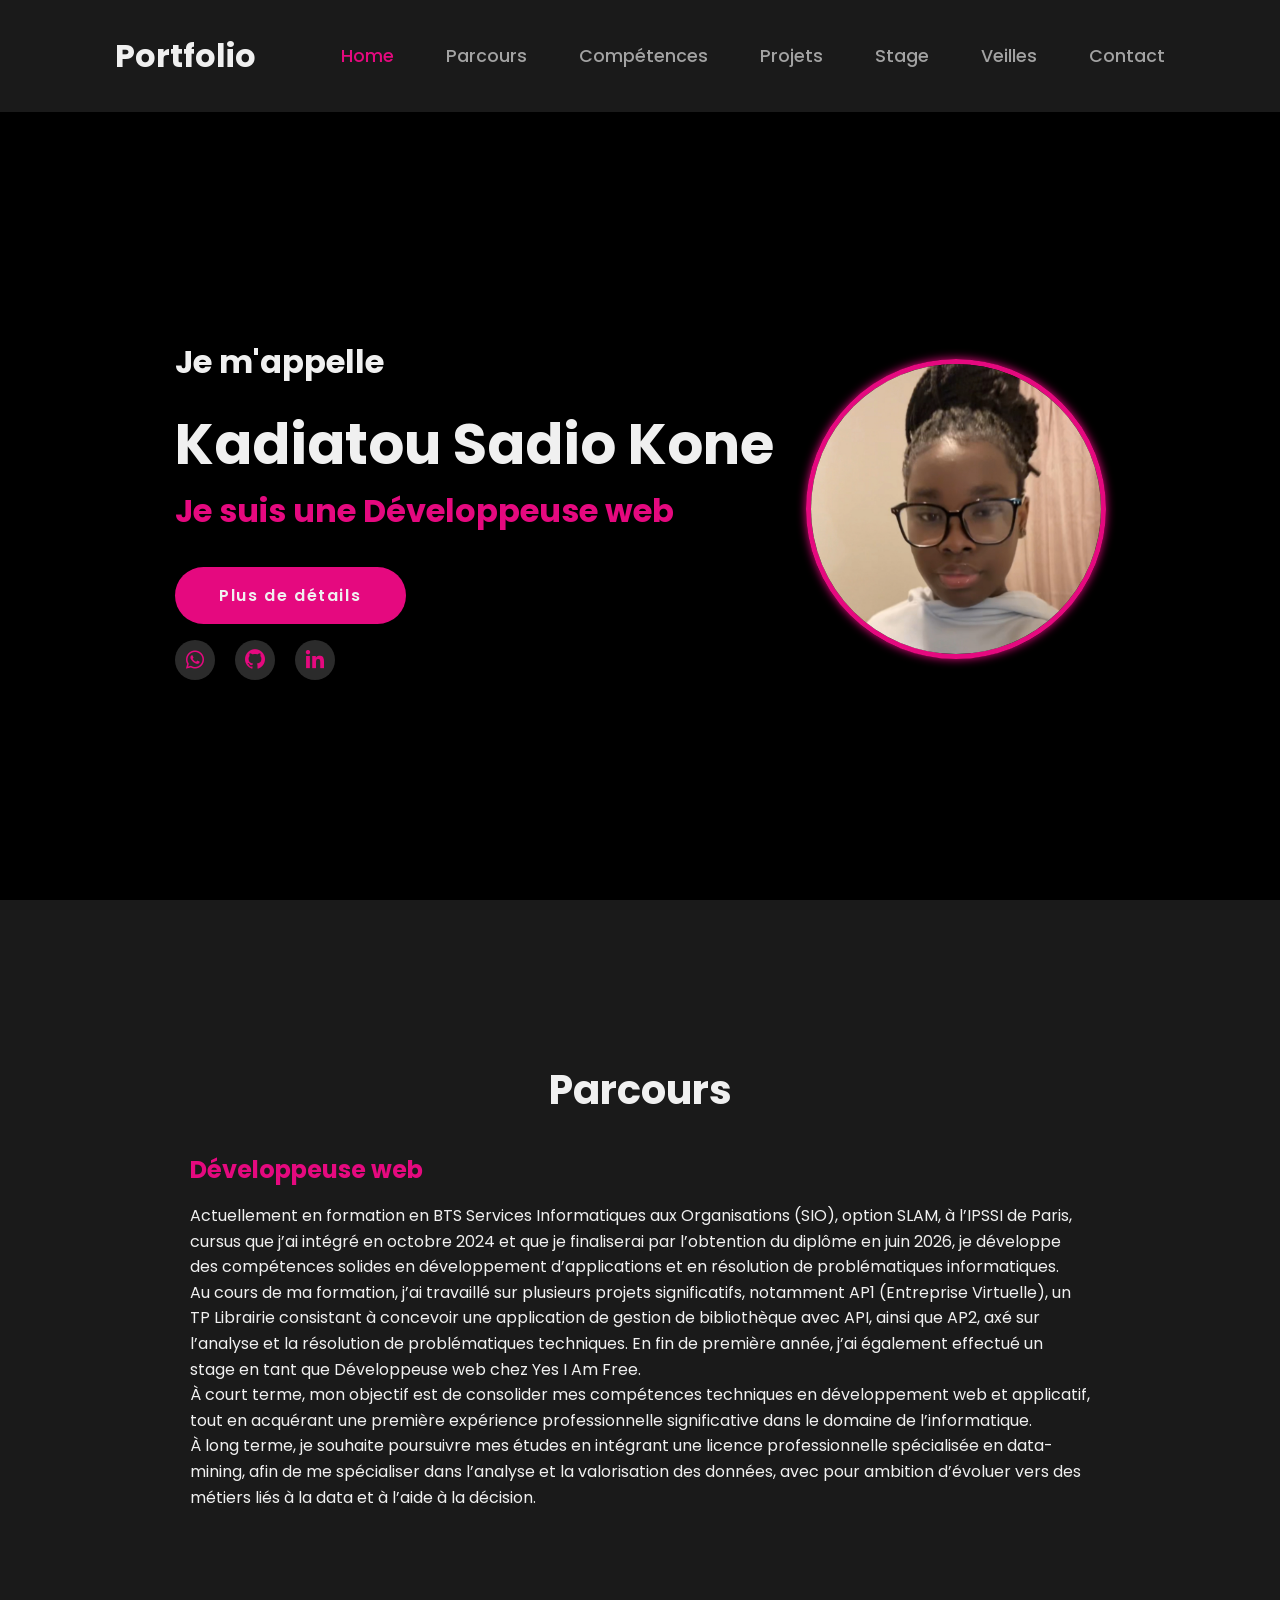
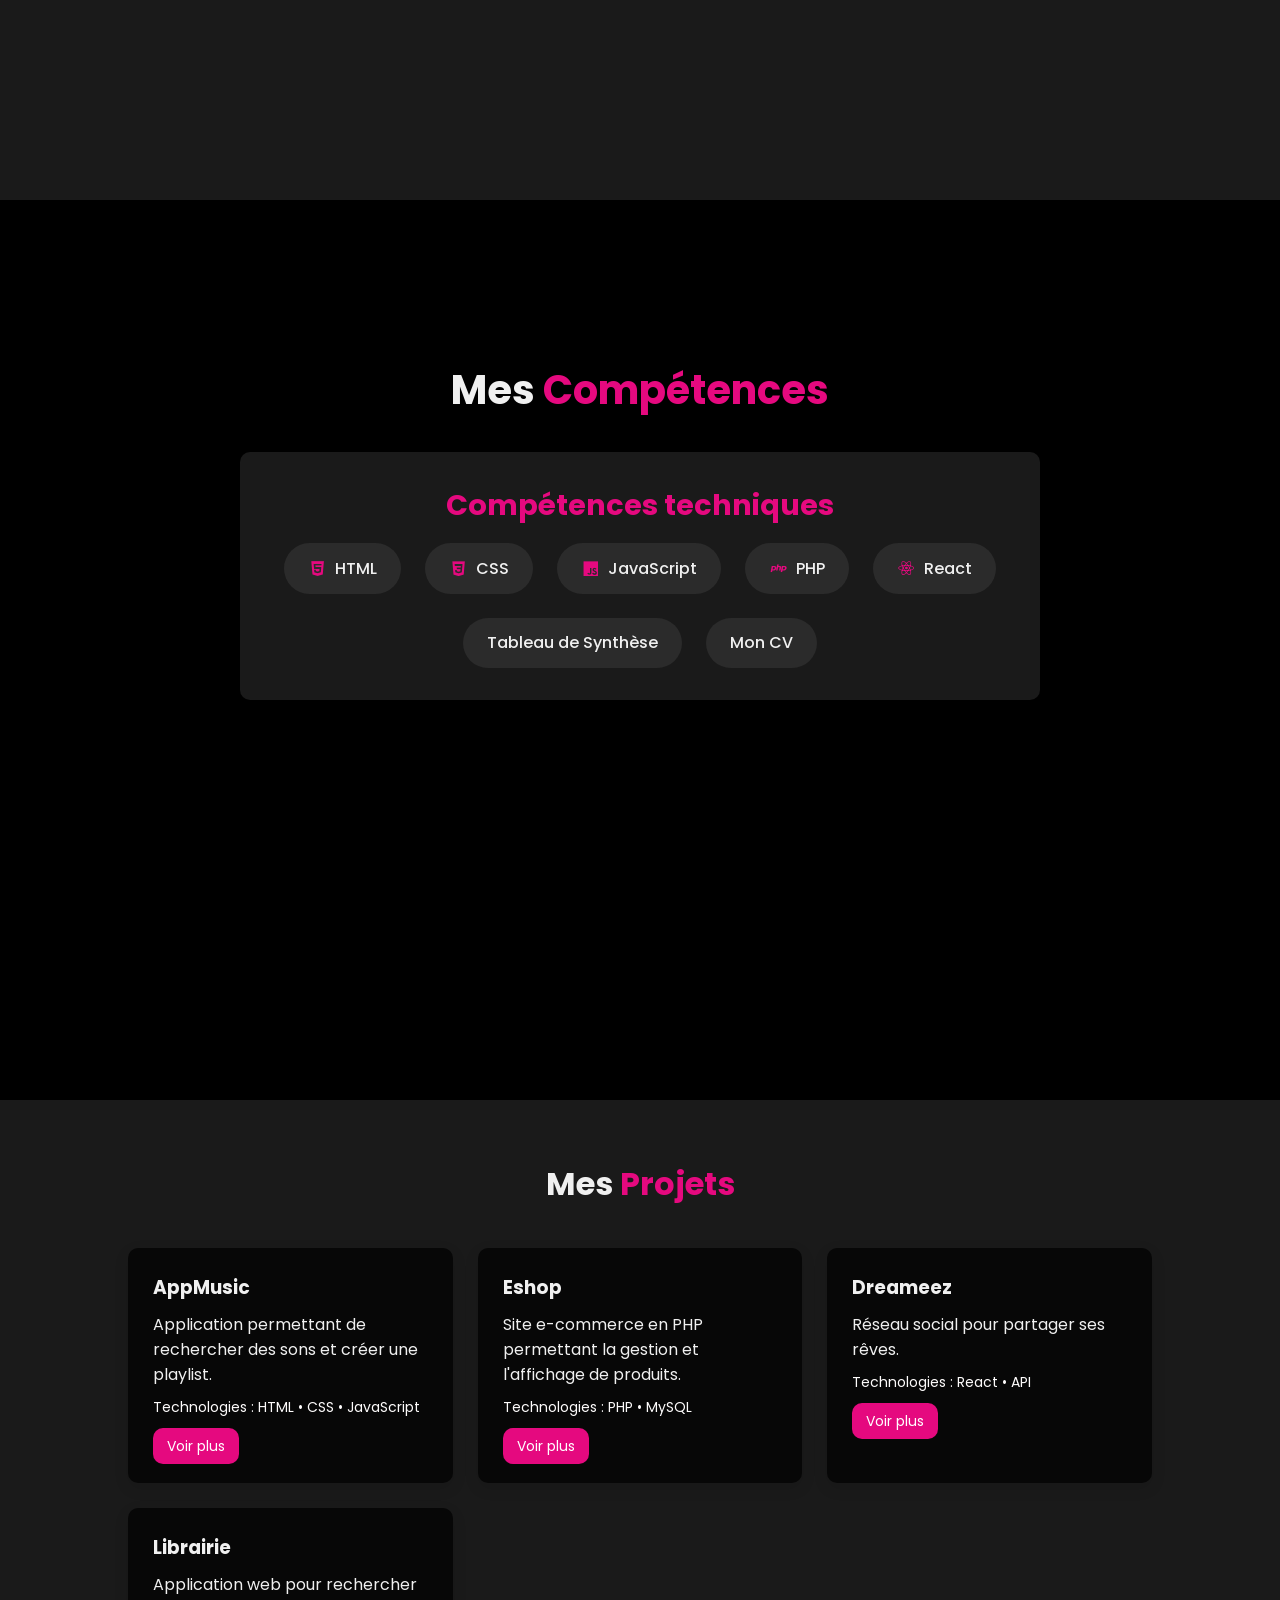
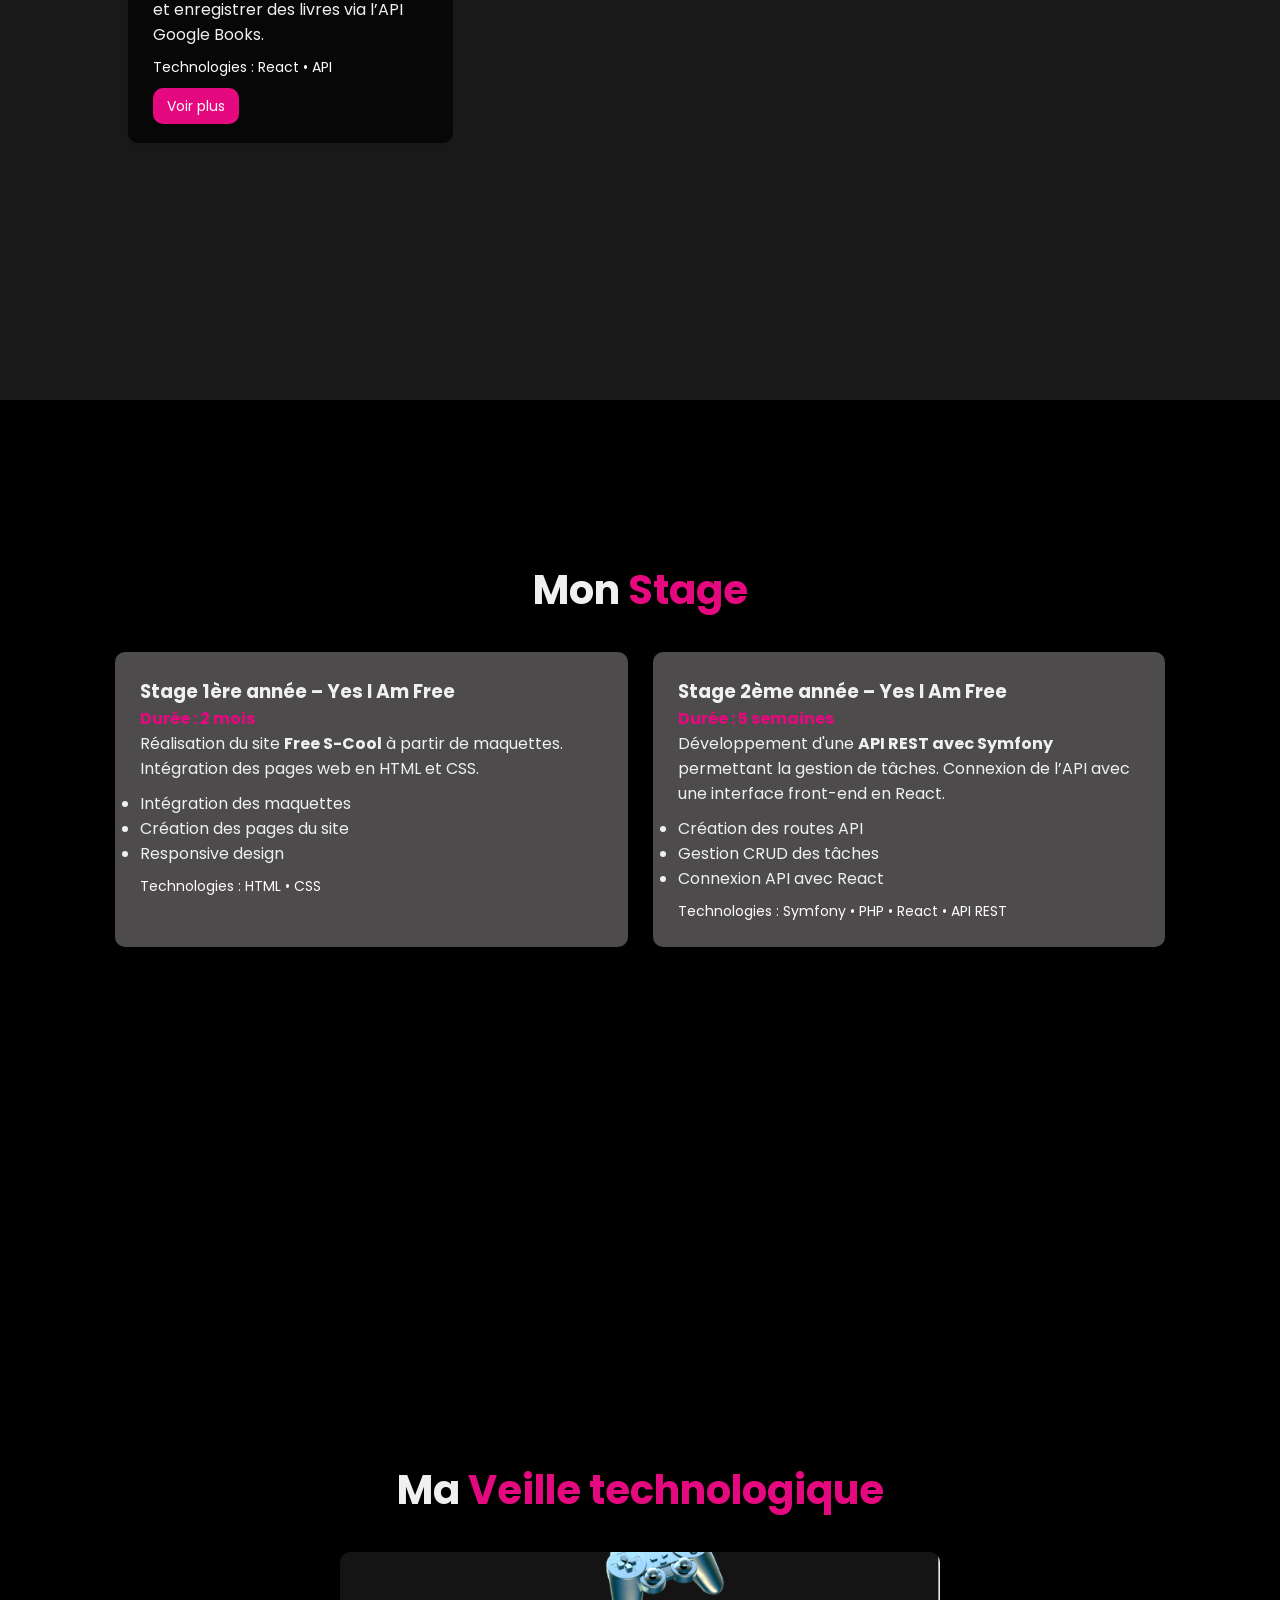
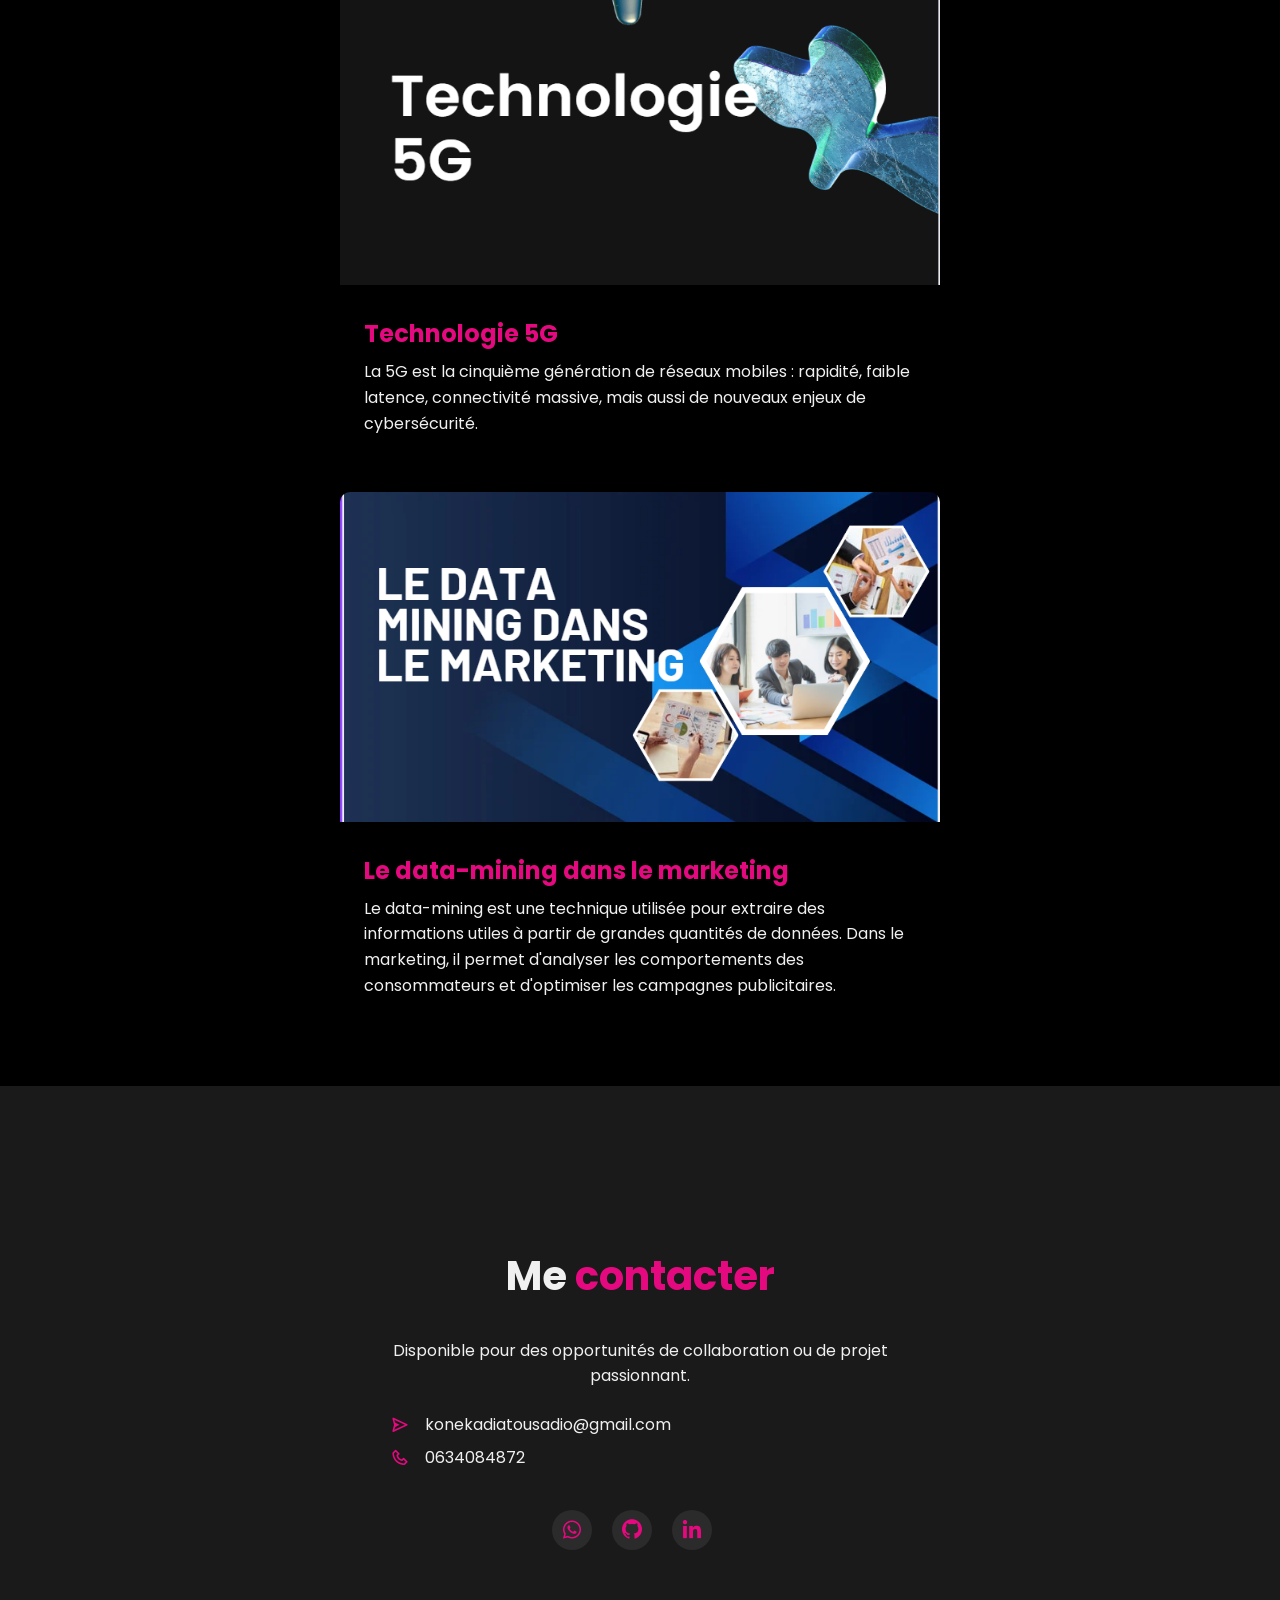
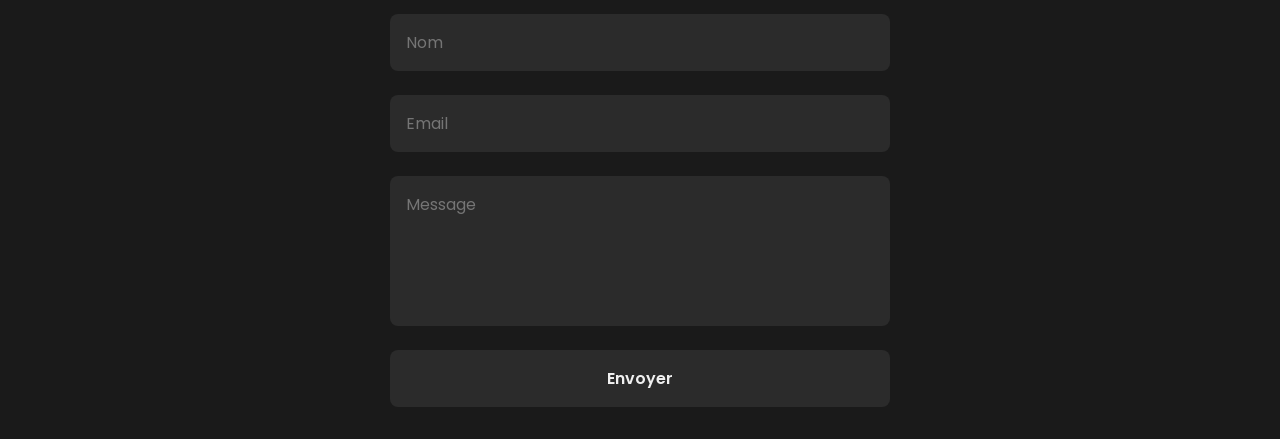
==== index.html @ a293a283 "Premier commit portfolio" ====
<!DOCTYPE html>
<html lang="fr">
<head>
    <meta charset="UTF-8">
    <meta http-equiv="X-UA-Compatible" content="ie=edge">
    <meta name="viewport" content="width=device-width, initial-scale=1.0">
    <title>Portfolio - Kadiatou Sadio Kone</title>
    <link rel="stylesheet" href="style.css">
    <link href='https://unpkg.com/boxicons@2.1.4/css/boxicons.min.css' rel='stylesheet'>
</head>
<body>
    <header class="header">
        <a href="#" class="logo">Portfolio</a>
        <nav class="navbar">
            <a href="#home" class="active">Home</a>
            <a href="#about">Parcours</a>
            <a href="#competences">Compétences</a>
            <a href="#project">Projets</a>
            <a href="#stage">Stage</a>
            <a href="#veille">Veilles</a>
            <a href="#contact">Contact</a>
        </nav>
    </header>

    <section class="home show-animate" id="home">
        <div class="home-content">
            <h3>Je m'appelle</h3>
            <h1>Kadiatou Sadio Kone</h1>
            <h3 class="profession">Je suis une Développeuse web</h3>
            <a href="#about" class="btn-box">Plus de détails</a>
            <div class="contact-icons">
                <a href="#"><i class='bx bxl-whatsapp'></i></a>
                <a href="https://github.com/Kadiatoukone"><i class='bx bxl-github'></i></a>
                <a href="https://www.linkedin.com/in/kadiatou-sadio-kone-7ba4ab333/"><i class='bx bxl-linkedin'></i></a>
            </div>
        </div>
        <div class="img-container">
            <img src="./assets/kadiatou.jpg" alt="Photo de Kadiatou">
        </div>
    </section>

    <section class="about" id="about">
        <h2 class="section-title">Parcours</h2>
        <div class="about-text">
            <h4>Développeuse web</h4>
            <p>
                Actuellement en formation en BTS Services Informatiques aux Organisations (SIO), option SLAM, 
                à l’IPSSI de Paris, cursus que j’ai intégré en octobre 2024 et que je finaliserai par l’obtention 
                du diplôme en juin 2026, je développe des compétences solides en développement d’applications et en 
                résolution de problématiques informatiques.<br> 
                Au cours de ma formation, j’ai travaillé sur plusieurs projets significatifs, notamment AP1 (Entreprise Virtuelle), 
                un TP Librairie consistant à concevoir une application de gestion de bibliothèque avec API, ainsi 
                que AP2, axé sur l’analyse et la résolution de problématiques techniques. En fin de première année, 
                j’ai également effectué un stage en tant que Développeuse web chez Yes I Am Free.<br> 
                À court terme, mon objectif est de consolider mes compétences techniques en développement web 
                et applicatif, tout en acquérant une première expérience professionnelle significative dans le domaine de 
                l’informatique.<br> À long terme, je souhaite poursuivre mes études en intégrant une licence professionnelle 
                spécialisée en data-mining, afin de me spécialiser dans l’analyse et la valorisation des données, avec pour 
                ambition d’évoluer vers des métiers liés à la data et à l’aide à la décision.<br>

            </p>
        </div>
    </section>

    <section class="competences" id="competences">
        <h2 class="section-title">Mes <span>Compétences</span></h2>
        <div class="container1">
            <h1 class="heading1">Compétences techniques</h1>
            <ul class="skills-list">
                <li><i class='bx bxl-html5'></i>HTML</li>
                <li><i class='bx bxl-css3' ></i>CSS</li>
                <li><i class='bx bxl-javascript' ></i>JavaScript</li>
                <li><i class='bx bxl-php' ></i>PHP</li>
                <li><i class='bx bxl-react' ></i>React</li>
                <li><a href="https://testipformation.sharepoint.com/:x:/s/PRSSIO226.1/IQBalaUSs8oBTqf2EUlD0tQuAUV8j3bUyfbT-uIlaO0DJfE?e=jHbxlC">Tableau de Synthèse</a></li>
                <li><a href="./assets/KONE-Kadiatou-Sadio-cv.jpg" class="btn" >Mon CV</a></li>
            </ul>
        </div>
    </section>

    <section class="projects" id="projects">
        <h2 class="section-title">Mes <span>Projets</span></h2>
        
        <div class="projects-container">
            <div class="project-card">
                <h3> AppMusic</h3>
                <p>Application permettant de rechercher des sons et créer une playlist.</p>
                <p class="tech">Technologies : HTML • CSS • JavaScript</p>
                <div class="buttons">
                    <a href="#">Voir plus</a>
                </div>
            </div>
            
            <div class="project-card">
                <h3> Eshop</h3>
                <p>Site e-commerce en PHP permettant la gestion et l'affichage de produits.</p>
                
                <p class="tech">Technologies : PHP • MySQL</p>
                
                <div class="buttons">
                    <a href="#">Voir plus</a>
                </div>
            </div>
            
            <div class="project-card">
                <h3>Dreameez</h3>
                <p>Réseau social pour partager ses rêves.</p>
                
                <p class="tech">Technologies : React • API</p>
                
                <div class="buttons">
                <a href="#">Voir plus</a>
                </div>
            </div>
            
            <div class="project-card">
                <h3> Librairie</h3>
                <p>Application web pour rechercher et enregistrer des livres via l’API Google Books.</p>
                <p class="tech">Technologies : React • API</p>
                <div class="buttons">
                    <a href="#">Voir plus</a>
                </div>
            </div>
        
        </div>
        
    </section>
    
    <section class="stage" id="stage">
        <h2 class="section-title">Mon <span>Stage</span></h2>
        <div class="stages-container">

        <div class="stage-card">
        <h3>Stage 1ère année – Yes I Am Free</h3>
        
        <p class="periode">Durée : 2 mois</p>
        
        <p>
        Réalisation du site <strong>Free S-Cool</strong> à partir de maquettes.
        Intégration des pages web en HTML et CSS.
        </p>
        
        <ul>
        <li>Intégration des maquettes</li>
        <li>Création des pages du site</li>
        <li>Responsive design</li>
        </ul>
        
        <p class="tech">Technologies : HTML • CSS</p>
        </div>
        
        
        <div class="stage-card">
        <h3>Stage 2ème année – Yes I Am Free</h3>
        
        <p class="periode">Durée : 5 semaines</p>
        
        <p>
        Développement d'une <strong>API REST avec Symfony</strong> permettant la gestion de tâches.
        Connexion de l’API avec une interface front-end en React.
        </p>
        
        <ul>
        <li>Création des routes API</li>
        <li>Gestion CRUD des tâches</li>
        <li>Connexion API avec React</li>
        </ul>
        
        <p class="tech">Technologies : Symfony • PHP • React • API REST</p>
        
        </div>
        
        </div>
    </section>

    <section class="veille" id="veille">
        <h2 class="section-title">Ma <span>Veille technologique</span></h2>
        <div class="card">
            <a href="https://www.canva.com/design/DAGd-4NEB-o/MkrxZ9TZ8Y6tjzWkU7KgaA/edit?utm_content=DAGd-4NEB-o&utm_campaign=designshare&utm_medium=link2&utm_source=sharebutton" target="_blank">
                <img src="./assets/veille.jpg" alt="Ma Veille technologique">
            </a>
            <div class="card-content">
                <h3>Technologie 5G</h3>
                <p>La 5G est la cinquième génération de réseaux mobiles : rapidité, faible latence, connectivité massive, mais aussi de nouveaux enjeux de cybersécurité.</p>
            </div>
        </div>
        <div class="card">
            <a href="https://www.canva.com/design/DAG_I4d80J4/ucHzYzr6Ue46KxRlKH6FvQ/edit" target="_blank">
                <img src="./assets/veille2.jpg" alt="Ma Veille technologique">
            </a>
            <div class="card-content">
                <h3>Le data-mining dans le marketing</h3>
                <p>Le data-mining est une technique utilisée pour extraire des informations utiles à partir de grandes quantités de données. Dans le marketing, il permet d'analyser les comportements des consommateurs et d'optimiser les campagnes publicitaires.</p>
            </div>
        </div>
    </section>

    <section class="contact" id="contact">
        <h2 class="section-title">Me <span>contacter</span></h2>
        <div class="contact-content">
            <div class="contact-text">
                <p>Disponible pour des opportunités de collaboration ou de projet passionnant.</p>
                <ul class="contact-list">
                    <li><i class='bx bx-send'></i> konekadiatousadio@gmail.com</li>
                    <li><i class='bx bx-phone'></i> 0634084872</li>
                </ul>
                <div class="contact-icons">
                    <a href="#"><i class='bx bxl-whatsapp'></i></a>
                    <a href="https://github.com/Kadiatoukone"><i class='bx bxl-github'></i></a>
                <a href="https://www.linkedin.com/in/kadiatou-sadio-kone-7ba4ab333/"><i class='bx bxl-linkedin'></i></a>
                </div>
            </div>
            <div class="contact-form">
                <form>
                    <input type="text" placeholder="Nom" required>
                    <input type="email" placeholder="Email" required>
                    <textarea cols="40" rows="10" placeholder="Message"></textarea>
                    <input type="submit" value="Envoyer" class="send">
                </form>
            </div>
        </div>
    </section>

    <script src="script.js"></script>
</body>
</html>
---- style.css ----
@import url('https://fonts.googleapis.com/css2?family=Poppins:wght@300;400;500;600;700&display=swap');

:root {
    --bg-color: #000;
    --second-bg-color: #1a1a1a;
    --text-color: #f0f0f0;
    --main-color: #e5097f;
    --second-main-color: #b30761;
}

* {
    margin: 0;
    padding: 0;
    box-sizing: border-box;
    font-family: 'Poppins', sans-serif;
}

body {
    background-color: var(--bg-color);
    color: var(--text-color);
    overflow-x: hidden;
}

html {
    scroll-behavior: smooth;
}


.header {
    position: fixed;
    top: 0;
    left: 0;
    width: 100%;
    padding: 2rem 9%;
    background: var(--second-bg-color);
    display: flex;
    justify-content: space-between;
    align-items: center;
    z-index: 1000;
    box-shadow: 0 2px 5px rgba(0,0,0,0.5);
}

.logo {
    font-size: 2rem;
    color: var(--text-color);
    font-weight: 700;
    text-decoration: none;
}

.navbar a {
    font-size: 1.1rem;
    color: #a3a3a3;
    font-weight: 500;
    text-decoration: none;
    margin-left: 3rem;
    transition: color 0.3s;
}

.navbar a:hover,
.navbar a.active {
    color: var(--main-color);
}


section {
    min-height: 100vh;
    padding: 10rem 9% 2rem;
}

.section-title {
    text-align: center;
    font-size: 2.5rem;
    font-weight: 700;
    margin-bottom: 2rem;
    color: var(--text-color);
}

.section-title span {
    color: var(--main-color);
}




.show-animate .home-content,
.show-animate .img-container {
    opacity: 1;
    transform: translateY(0);
}


.home {
    display: flex;
    justify-content: center;
    align-items: center;
    gap: 2rem;
    padding-top: 150px;
}

.home-content {
    max-width: 600px;
}

.home-content h3 {
    font-size: 2rem;
    font-weight: 700;
}

.home-content h1 {
    font-size: 3.5rem;
    font-weight: 700;
    margin-top: 1rem;
}

.profession {
    color: var(--main-color);
}

.btn-box {
    display: inline-block;
    padding: 1rem 2.8rem;
    background: var(--main-color);
    border-radius: 4rem;
    font-size: 1rem;
    color: var(--text-color);
    letter-spacing: 0.1rem;
    font-weight: 600;
    text-decoration: none;
    transition: transform 0.3s, background 0.3s;
    margin-top: 2rem;
}

.btn-box:hover {
    transform: scale(1.05);
    background: var(--second-main-color);
}

.img-container {
    border-radius: 50%;
    overflow: hidden;
    width: 300px;
    height: 300px;
    border: 5px solid var(--main-color);
    box-shadow: 0 0 10px var(--main-color);
}

.img-container img {
    width: 100%;
    height: 100%;
    object-fit: cover;
}


.about {
    background-color: var(--second-bg-color);
    
}

.about-text {
    max-width: 900px;
    margin: 0 auto;
    
}

.about-text h4 {
    font-size: 1.5rem;
    color: var(--main-color);
    margin-bottom: 1rem;
}

.about-text p {
    font-size: 1rem;
    line-height: 1.6;
    color: var(--text-color);
}

/* === COMPETENCES SECTION === */
.competences {
    text-align: center;
}

.container1 {
    max-width: 800px;
    margin: 0 auto;
    background-color: var(--second-bg-color);
    padding: 2rem;
    border-radius: 10px;
    box-shadow: 0 2px 5px rgba(0,0,0,0.5);
}

.heading1 {
    font-size: 1.8rem;
    color: var(--main-color);
    margin-bottom: 1rem;
}

.skills-list {
    list-style: none;
    display: flex;
    flex-wrap: wrap;
    justify-content: center;
    gap: 1.5rem;
}

.skills-list i {
    color: var(--main-color);
    margin-right: 0.5rem;
    font-size: 1.2rem;
}
.skills-list a {
    color: #f0f0f0;
    text-decoration: none;
    
}

.skills-list li {
    background-color: #2b2b2b;
    color: #f0f0f0;
    display: flex;
    align-items: center;
    padding: 0.8rem 1.5rem;
    border-radius: 2rem;
    font-weight: 500;
    transition: background 0.3s, color 0.3s;
}

.skills-list li:hover {
    background-color: var(--bg-color);
    color: var(--text-color);
}


.projects{
padding:60px 10%;
background-color: var(--second-bg-color);
}

.projects h2{
text-align:center;
margin-bottom:40px;
font-size:32px;
}

.projects-container{
display:grid;
grid-template-columns:repeat(auto-fit,minmax(250px,1fr));
gap:25px;
}

.project-card{
background:rgb(7, 7, 7);
padding:25px;
border-radius:10px;
box-shadow:0 5px 15px rgba(0,0,0,0.1);
transition:0.3s;
}

.project-card:hover{
transform:translateY(-8px);
}

.project-card h3{
margin-bottom:10px;
}

.project-card p{
margin-bottom:10px;
}

.tech{
font-size:14px;
color:#555;
}

.buttons{
margin-top:15px;
}

.buttons a{
text-decoration:none;
padding:8px 14px;
margin-right:10px;
border-radius:10px;
background-color: var(--main-color);
color:white;
font-size:14px;
transition:0.3s;
}

.buttons a:hover{
background:#3a3a3a;
}


.stages{
padding:60px 10%;
background:rgb(3, 3, 3);
}


.stages-container{
display:grid;
grid-template-columns:repeat(auto-fit,minmax(280px,1fr));
gap:25px;
}

.stage-card{
background:#4d4b4b;
padding:25px;
border-radius:10px;
box-shadow:0 5px 15px rgba(0,0,0,0.1);
}

.stage-card ul{
margin-top:10px;
margin-bottom:10px;
}

.periode{
font-weight:bold;
color:var(--main-color);
}

.tech{
font-size:14px;
color:#fefcfc;
}

.veille {
    text-align: center;
}

.card {
    max-width: 600px;
    margin: 2rem auto;
    
    border-radius: 10px;
    overflow: hidden;
    
}

.card img {
    width: 100%;
    height: auto;
    object-fit: cover;
}

.card-content {
    padding: 1.5rem;
    text-align: left;
}

.card-content h3 {
    font-size: 1.5rem;
    color: var(--main-color);
    margin-bottom: 0.5rem;
}

.card-content p {
    font-size: 1rem;
    color: var(--text-color);
    line-height: 1.6;
}

/* === CONTACT SECTION === */
.contact {
    background-color: var(--second-bg-color);
    text-align: center;
}

.contact-content {
    display: flex;
    flex-wrap: wrap;
    justify-content: center;
    gap: 4rem;
}

.contact-text {
    max-width: 500px;
}

.contact-text p {
    font-size: 1rem;
    color: var(--text-color);
    margin-bottom: 1.5rem;
}

.contact-list {
    list-style: none;
    margin-bottom: 1.5rem;
}

.contact-list li {
    font-size: 1rem;
    color: var(--text-color);
    margin-bottom: 0.5rem;
    display: flex;
    align-items: center;
}

.contact-list li i {
    font-size: 1.2rem;
    color: var(--main-color);
    margin-right: 1rem;
}

.contact-icons a {
    display: inline-flex;
    justify-content: center;
    align-items: center;
    width: 40px;
    height: 40px;
    background: #2b2b2b;
    color: var(--main-color);
    border-radius: 50%;
    text-decoration: none;
    font-size: 1.5rem;
    margin-right: 1rem;
    transition: background 0.3s;
    margin-top: 1rem;
}

.contact-icons a:hover {
    background: var(--main-color);
    color: var(--text-color);
}

.contact-form {
    max-width: 500px;
}

.contact-form form {
    display: flex;
    flex-direction: column;
    gap: 1.5rem;
}

.contact-form input,
.contact-form textarea {
    width: 100%;
    padding: 1rem;
    background: #2b2b2b;
    border: none;
    border-radius: 8px;
    font-size: 1rem;
    color: var(--text-color);
}

.contact-form textarea {
    resize: none;
    height: 150px;
}

.send {
    background-color: var(--main-color);
    color: var(--text-color);
    font-weight: 600;
    cursor: pointer;
    transition: background 0.3s;
}

.send:hover {
    background-color: var(--second-main-color);
}
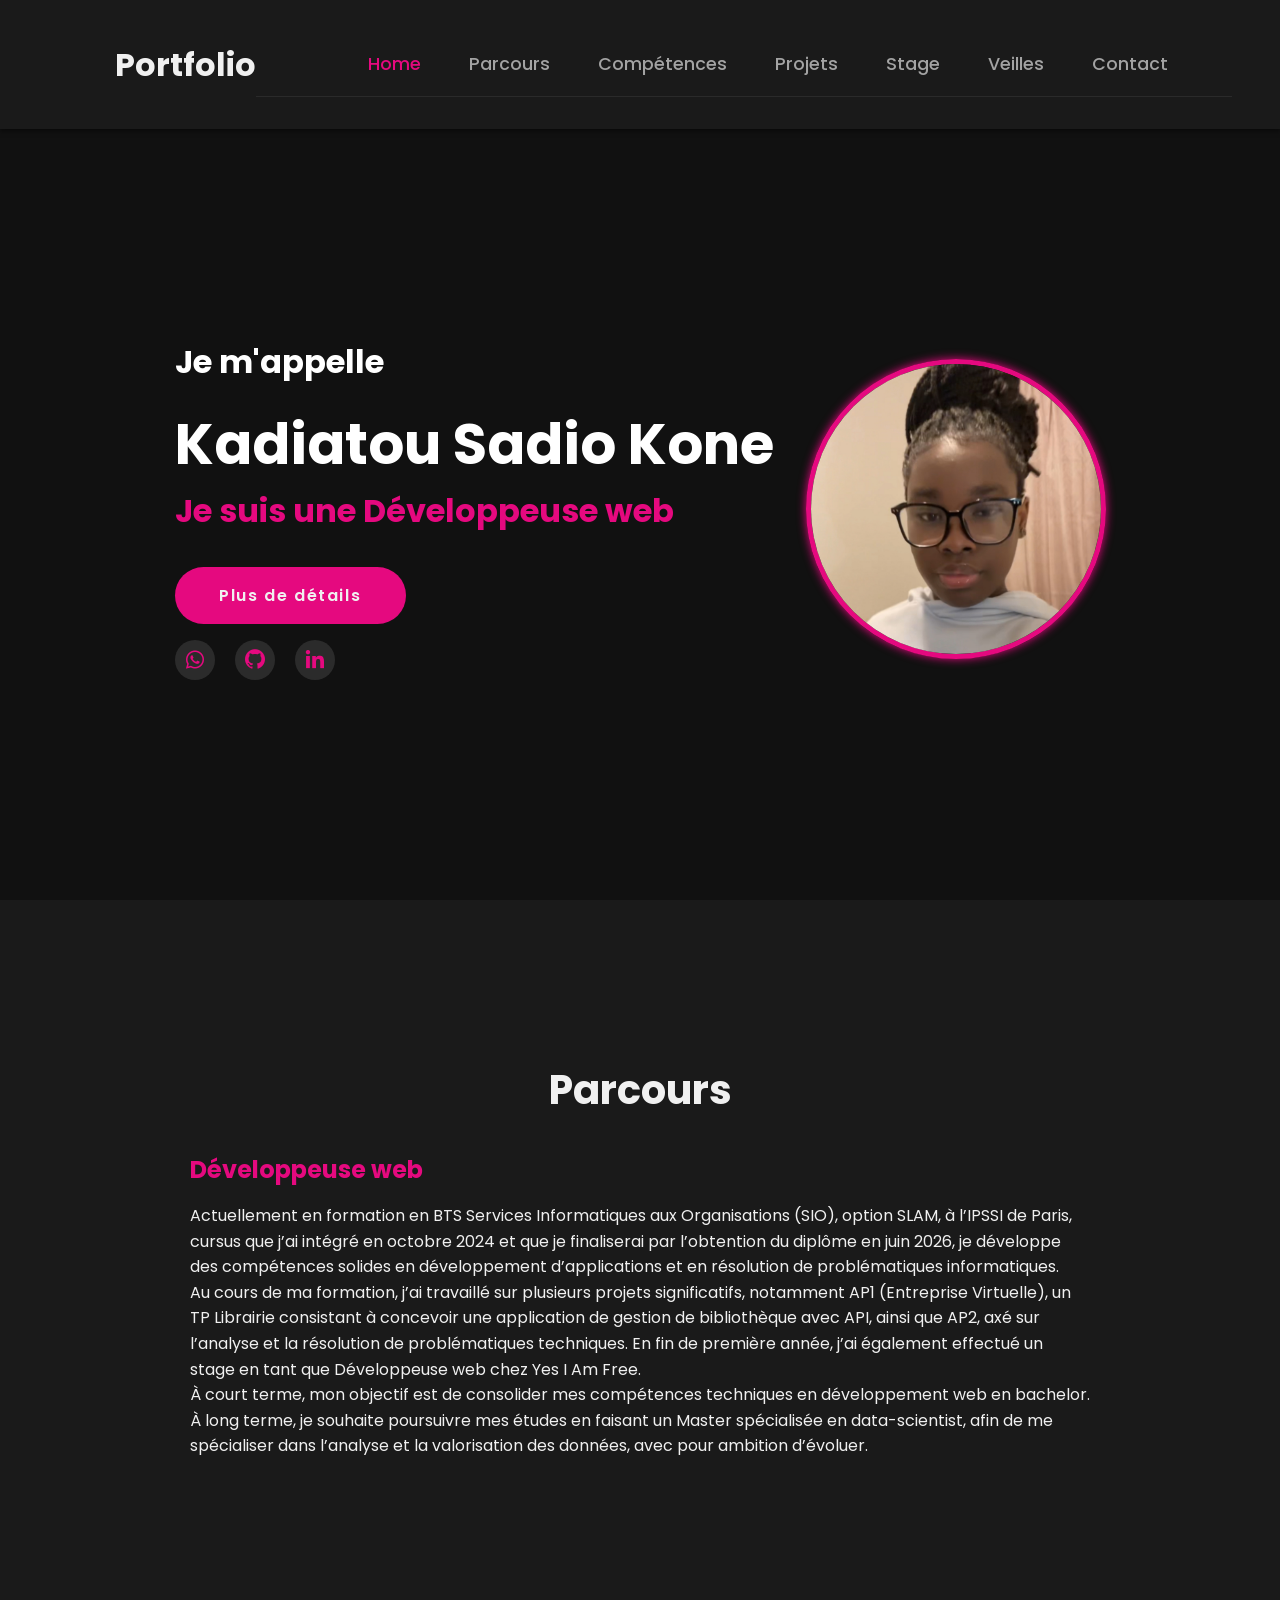
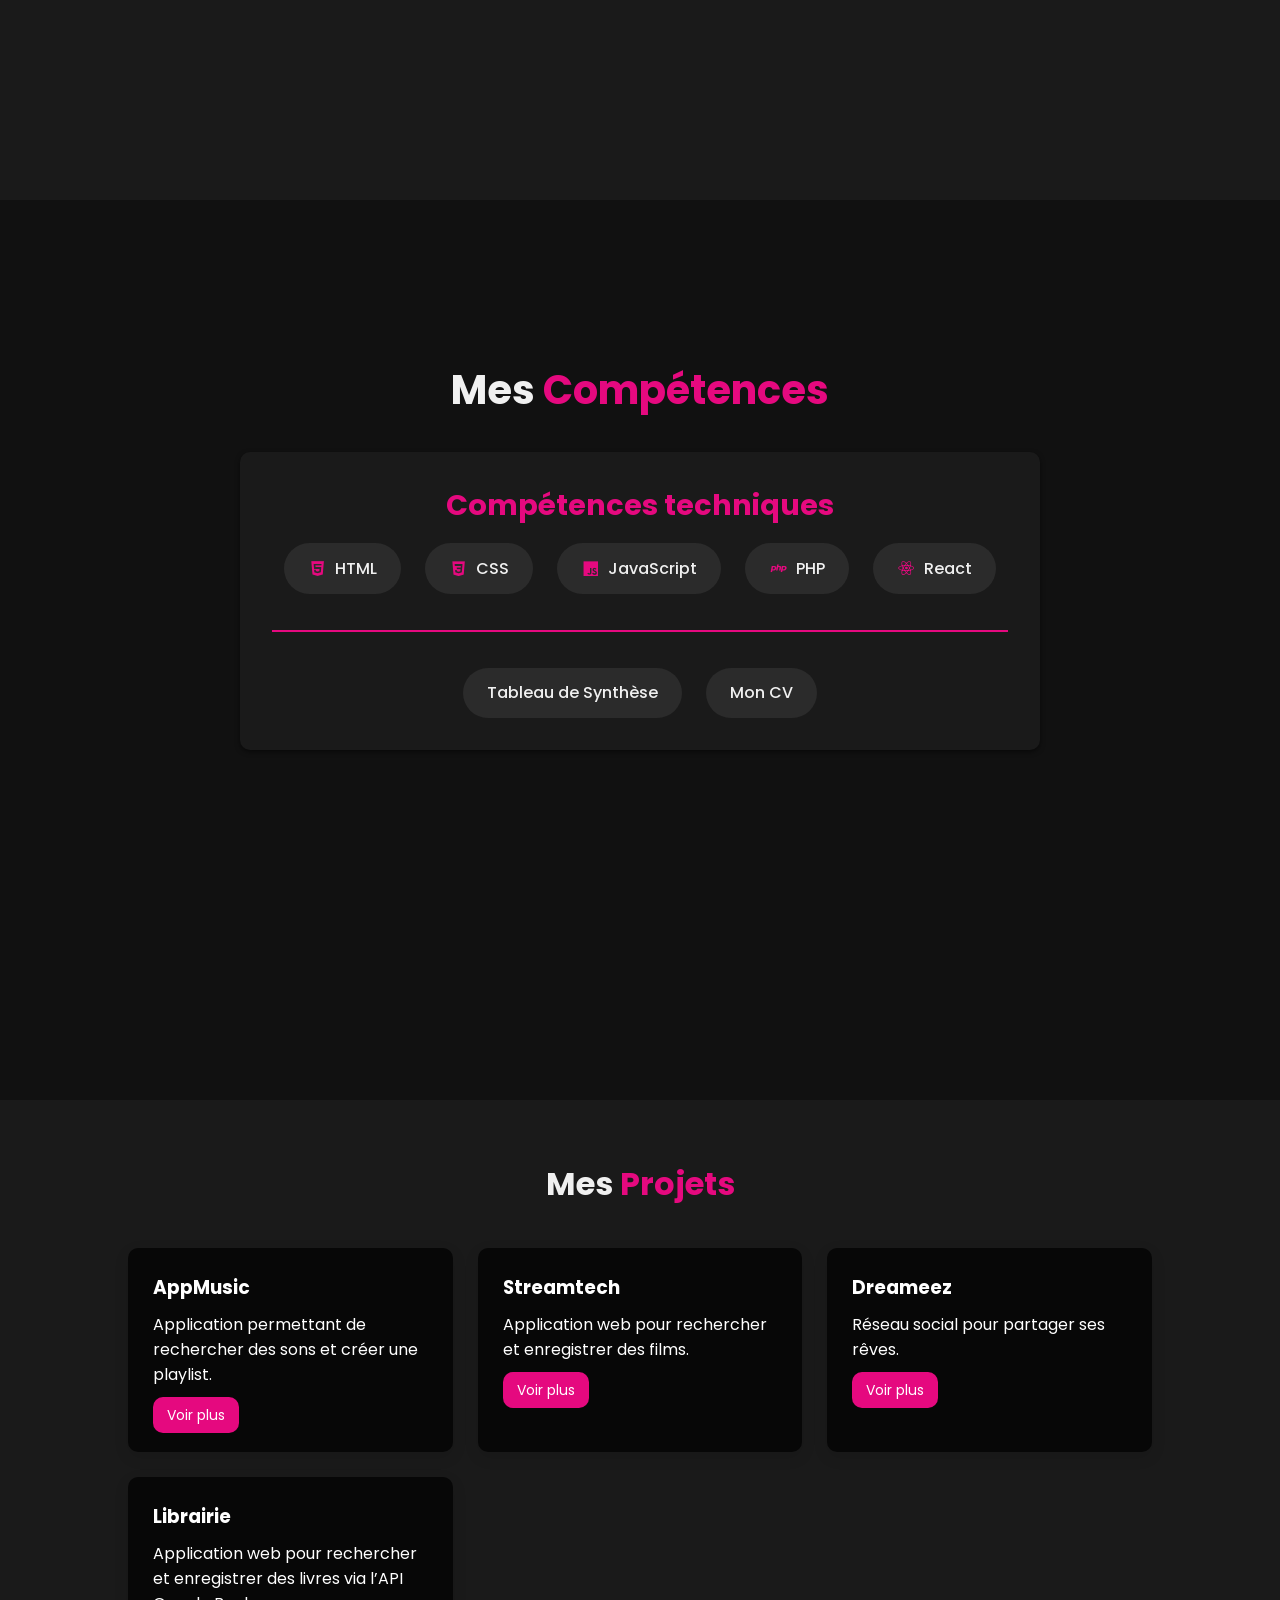
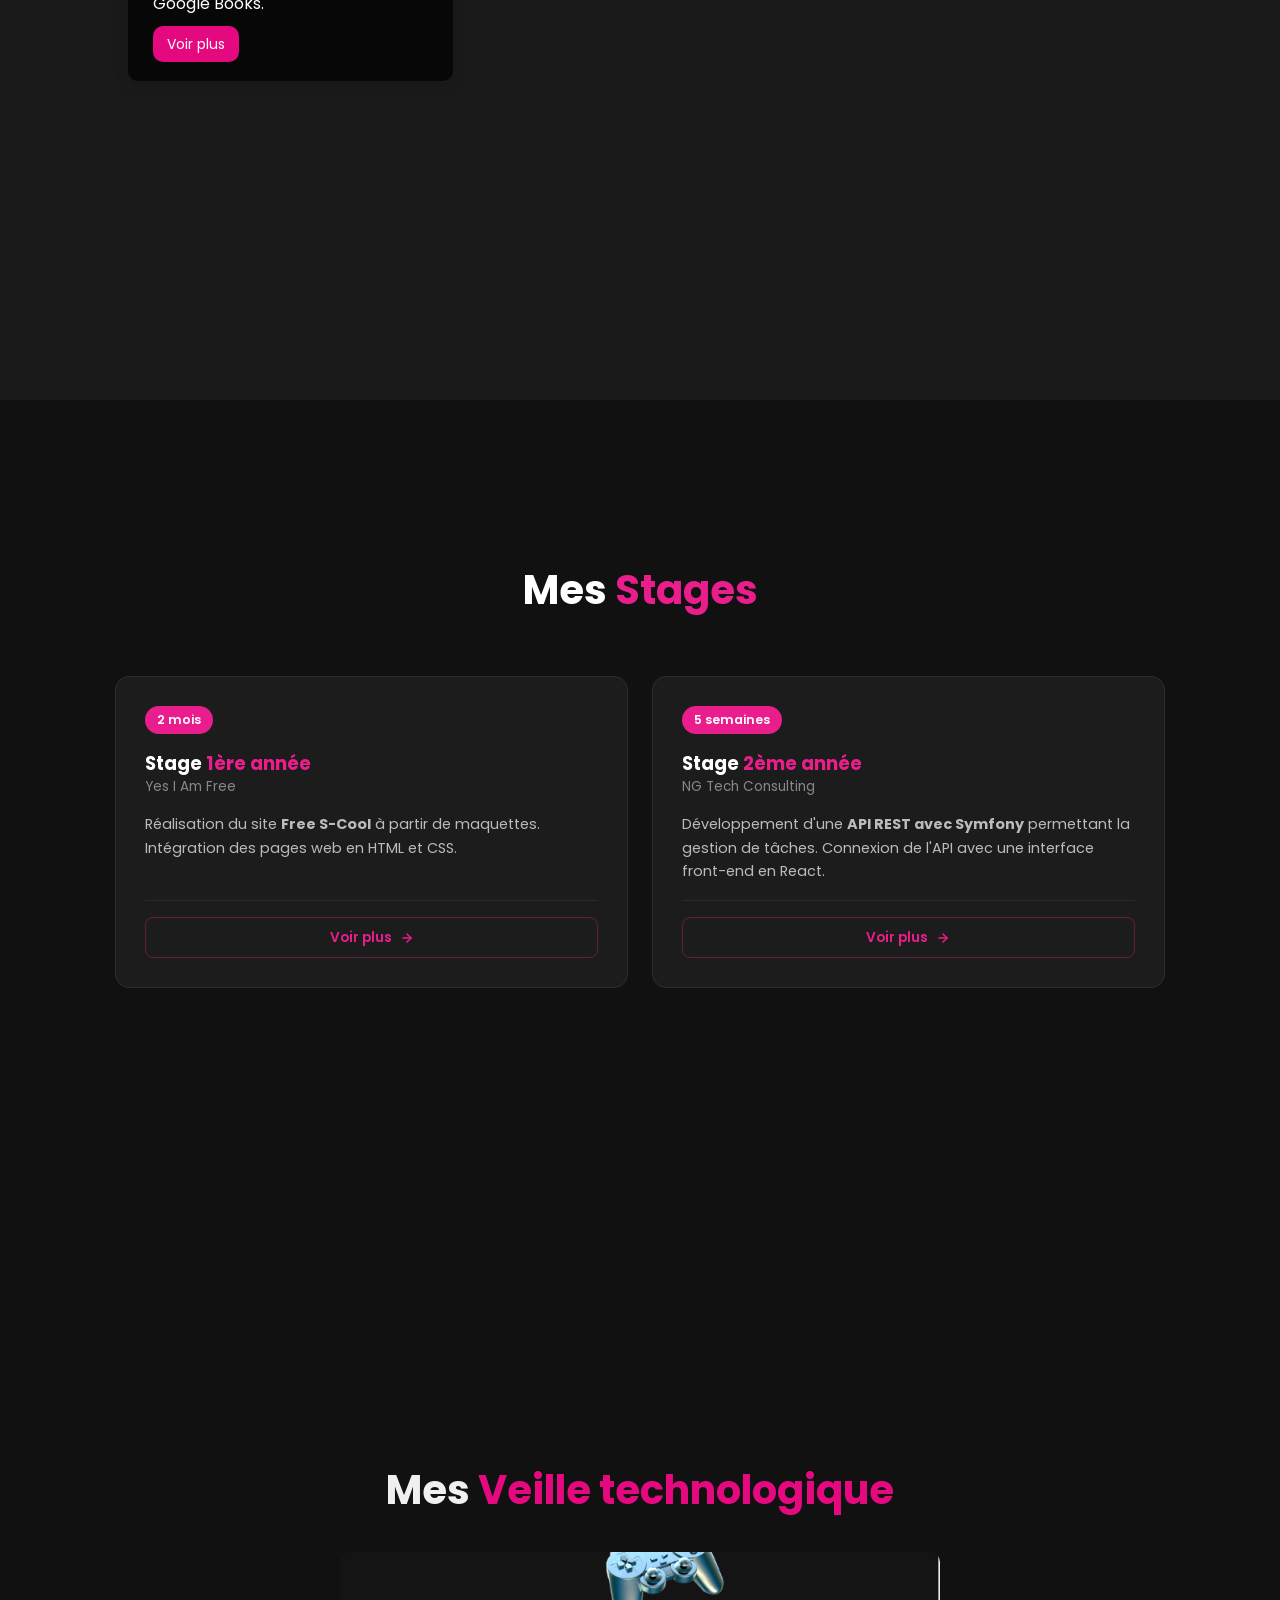
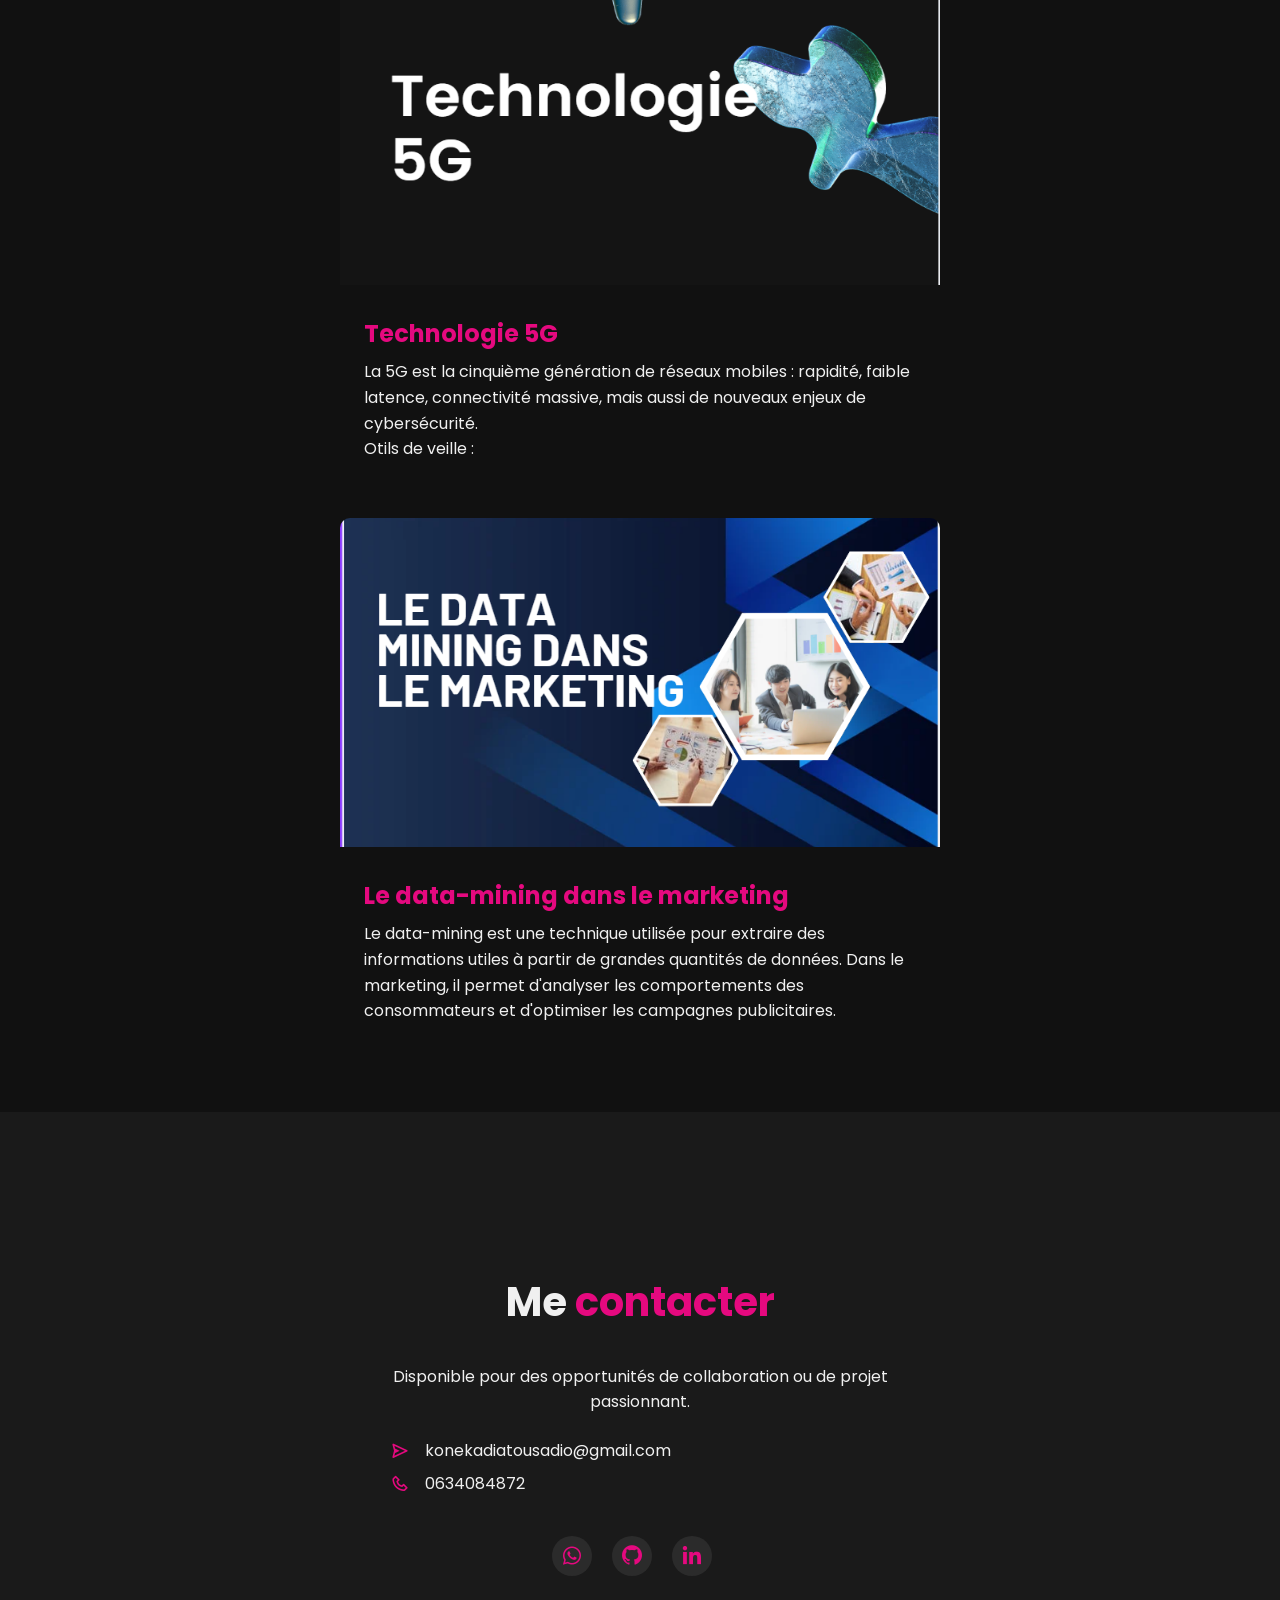
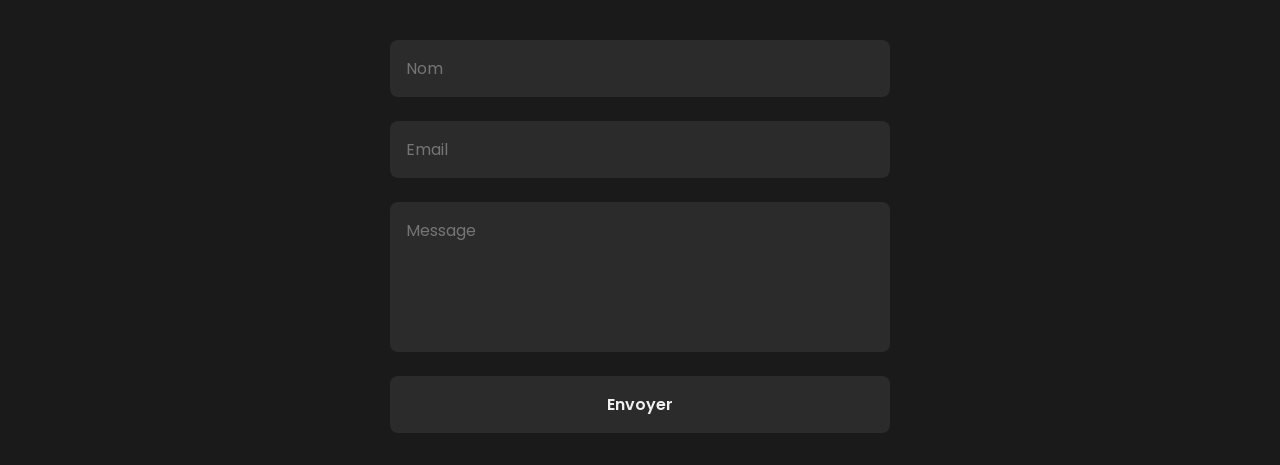
==== commit 0c102abb: "ajout pages details" ====
--- a/index.html
+++ b/index.html
@@ -15,7 +15,7 @@
             <a href="#home" class="active">Home</a>
             <a href="#about">Parcours</a>
             <a href="#competences">Compétences</a>
-            <a href="#project">Projets</a>
+            <a href="#projects">Projets</a>
             <a href="#stage">Stage</a>
             <a href="#veille">Veilles</a>
             <a href="#contact">Contact</a>
@@ -52,11 +52,10 @@
                 un TP Librairie consistant à concevoir une application de gestion de bibliothèque avec API, ainsi 
                 que AP2, axé sur l’analyse et la résolution de problématiques techniques. En fin de première année, 
                 j’ai également effectué un stage en tant que Développeuse web chez Yes I Am Free.<br> 
-                À court terme, mon objectif est de consolider mes compétences techniques en développement web 
-                et applicatif, tout en acquérant une première expérience professionnelle significative dans le domaine de 
-                l’informatique.<br> À long terme, je souhaite poursuivre mes études en intégrant une licence professionnelle 
-                spécialisée en data-mining, afin de me spécialiser dans l’analyse et la valorisation des données, avec pour 
-                ambition d’évoluer vers des métiers liés à la data et à l’aide à la décision.<br>
+                À court terme, mon objectif est de consolider mes compétences techniques en développement web en bachelor.
+                <br> À long terme, je souhaite poursuivre mes études en faisant un Master 
+                spécialisée en data-scientist, afin de me spécialiser dans l’analyse et la valorisation des données, avec pour 
+                ambition d’évoluer.<br>
 
             </p>
         </div>
@@ -72,8 +71,9 @@
                 <li><i class='bx bxl-javascript' ></i>JavaScript</li>
                 <li><i class='bx bxl-php' ></i>PHP</li>
                 <li><i class='bx bxl-react' ></i>React</li>
-                <li><a href="https://testipformation.sharepoint.com/:x:/s/PRSSIO226.1/IQBalaUSs8oBTqf2EUlD0tQuAUV8j3bUyfbT-uIlaO0DJfE?e=jHbxlC">Tableau de Synthèse</a></li>
-                <li><a href="./assets/KONE-Kadiatou-Sadio-cv.jpg" class="btn" >Mon CV</a></li>
+                <hr class="separator-rose">
+                <li><a href="./assets/KONE Kadiatou sadio Tableau de synthèse.pdf" target="_blank">Tableau de Synthèse</a></li>
+                <li><a href="./assets/KONE-Kadiatou-Sadio-cv.jpg" class="btn" target="_blank">Mon CV</a></li>
             </ul>
         </div>
     </section>
@@ -85,40 +85,32 @@
             <div class="project-card">
                 <h3> AppMusic</h3>
                 <p>Application permettant de rechercher des sons et créer une playlist.</p>
-                <p class="tech">Technologies : HTML • CSS • JavaScript</p>
-                <div class="buttons">
-                    <a href="#">Voir plus</a>
+                <div class="buttons">
+                    <a href="projets-detail.html#appmusic">Voir plus</a>
                 </div>
             </div>
             
             <div class="project-card">
-                <h3> Eshop</h3>
-                <p>Site e-commerce en PHP permettant la gestion et l'affichage de produits.</p>
-                
-                <p class="tech">Technologies : PHP • MySQL</p>
-                
-                <div class="buttons">
-                    <a href="#">Voir plus</a>
+                <h3> Streamtech</h3>
+                <p>Application web pour rechercher et enregistrer des films.</p>
+                <div class="buttons">
+                    <a href="projets-detail.html#streamtech">Voir plus</a>
                 </div>
             </div>
             
             <div class="project-card">
                 <h3>Dreameez</h3>
                 <p>Réseau social pour partager ses rêves.</p>
-                
-                <p class="tech">Technologies : React • API</p>
-                
-                <div class="buttons">
-                <a href="#">Voir plus</a>
+                <div class="buttons">
+                <a href="projets-detail.html#dreameez">Voir plus</a>
                 </div>
             </div>
             
             <div class="project-card">
                 <h3> Librairie</h3>
                 <p>Application web pour rechercher et enregistrer des livres via l’API Google Books.</p>
-                <p class="tech">Technologies : React • API</p>
-                <div class="buttons">
-                    <a href="#">Voir plus</a>
+                <div class="buttons">
+                    <a href="projets-detail.html#librairie">Voir plus</a>
                 </div>
             </div>
         
@@ -126,66 +118,74 @@
         
     </section>
     
-    <section class="stage" id="stage">
-        <h2 class="section-title">Mon <span>Stage</span></h2>
-        <div class="stages-container">
-
-        <div class="stage-card">
-        <h3>Stage 1ère année – Yes I Am Free</h3>
-        
-        <p class="periode">Durée : 2 mois</p>
-        
-        <p>
-        Réalisation du site <strong>Free S-Cool</strong> à partir de maquettes.
-        Intégration des pages web en HTML et CSS.
-        </p>
-        
-        <ul>
-        <li>Intégration des maquettes</li>
-        <li>Création des pages du site</li>
-        <li>Responsive design</li>
-        </ul>
-        
-        <p class="tech">Technologies : HTML • CSS</p>
-        </div>
-        
-        
-        <div class="stage-card">
-        <h3>Stage 2ème année – Yes I Am Free</h3>
-        
-        <p class="periode">Durée : 5 semaines</p>
-        
-        <p>
-        Développement d'une <strong>API REST avec Symfony</strong> permettant la gestion de tâches.
-        Connexion de l’API avec une interface front-end en React.
-        </p>
-        
-        <ul>
-        <li>Création des routes API</li>
-        <li>Gestion CRUD des tâches</li>
-        <li>Connexion API avec React</li>
-        </ul>
-        
-        <p class="tech">Technologies : Symfony • PHP • React • API REST</p>
-        
-        </div>
-        
+<section class="stage" id="stage">
+        <div class="section-heading">
+            <h2>Mes <span>Stages</span></h2>
+        </div>
+
+        <div class="cards-grid">
+
+            <div class="stage-card">
+                <div class="card-top">
+                    <span class="duree-badge">2 mois</span>
+                </div>
+                <div>
+                    <div class="card-title">Stage <span>1ère année</span></div>
+                    <div class="card-company">Yes I Am Free</div>
+                </div>
+                <p class="card-desc">
+                    Réalisation du site <strong>Free S-Cool</strong> à partir de maquettes.
+                    Intégration des pages web en HTML et CSS.
+                </p>
+                <div class="card-footer">
+                    <a href="./mes-stages-detail.html#stage1" class="btn-card-detail">
+                        <span>Voir plus</span>
+                        <svg width="14" height="14" viewBox="0 0 24 24" fill="none" stroke="currentColor" stroke-width="2.5" stroke-linecap="round" stroke-linejoin="round">
+                            <path d="M5 12h14"/><path d="m12 5 7 7-7 7"/>
+                        </svg>
+                    </a>
+                </div>
+            </div>
+    
+            <div class="stage-card">
+                <div class="card-top">
+                    <span class="duree-badge">5 semaines</span>
+                </div>
+                <div>
+                    <div class="card-title">Stage <span>2ème année</span></div>
+                    <div class="card-company">NG Tech Consulting</div>
+                </div>
+                <p class="card-desc">
+                    Développement d'une <strong>API REST avec Symfony</strong> permettant la gestion de tâches.
+                    Connexion de l'API avec une interface front-end en React.
+                </p>
+                <div class="card-footer">
+                    <a href="./mes-stages-detail.html#stage2" class="btn-card-detail">
+                        <span>Voir plus</span>
+                        <svg width="14" height="14" viewBox="0 0 24 24" fill="none" stroke="currentColor" stroke-width="2.5" stroke-linecap="round" stroke-linejoin="round">
+                            <path d="M5 12h14"/><path d="m12 5 7 7-7 7"/>
+                        </svg>
+                    </a>
+                </div>
+            </div>
         </div>
     </section>
 
     <section class="veille" id="veille">
-        <h2 class="section-title">Ma <span>Veille technologique</span></h2>
+        <h2 class="section-title">Mes <span>Veille technologique</span></h2>
         <div class="card">
-            <a href="https://www.canva.com/design/DAGd-4NEB-o/MkrxZ9TZ8Y6tjzWkU7KgaA/edit?utm_content=DAGd-4NEB-o&utm_campaign=designshare&utm_medium=link2&utm_source=sharebutton" target="_blank">
+            <a href="./assets/5G Technologie Présentation.pdf" target="_blank">
                 <img src="./assets/veille.jpg" alt="Ma Veille technologique">
             </a>
             <div class="card-content">
                 <h3>Technologie 5G</h3>
-                <p>La 5G est la cinquième génération de réseaux mobiles : rapidité, faible latence, connectivité massive, mais aussi de nouveaux enjeux de cybersécurité.</p>
+                <p>La 5G est la cinquième génération de réseaux mobiles : rapidité, faible latence, connectivité massive, mais aussi de nouveaux enjeux de cybersécurité.
+                    <br> Otils de veille :
+                </p>
             </div>
         </div>
         <div class="card">
-            <a href="https://www.canva.com/design/DAG_I4d80J4/ucHzYzr6Ue46KxRlKH6FvQ/edit" target="_blank">
+            <a href="./assets/Le data mining dans le marketing.pdf" target="_blank">
                 <img src="./assets/veille2.jpg" alt="Ma Veille technologique">
             </a>
             <div class="card-content">
--- a/style.css
+++ b/style.css
@@ -24,7 +24,6 @@
 html {
     scroll-behavior: smooth;
 }
-
 
 .header {
     position: fixed;
@@ -80,8 +79,6 @@
 }
 
 
-
-
 .show-animate .home-content,
 .show-animate .img-container {
     opacity: 1;
@@ -153,7 +150,6 @@
 
 .about {
     background-color: var(--second-bg-color);
-    
 }
 
 .about-text {
@@ -210,7 +206,13 @@
 .skills-list a {
     color: #f0f0f0;
     text-decoration: none;
-    
+}
+
+.separator-rose {
+    border: none;
+    border-top: 2px solid #e5097f;
+    width: 100%;
+    margin: 12px 0;
 }
 
 .skills-list li {
@@ -229,7 +231,6 @@
     color: var(--text-color);
 }
 
-
 .projects{
 padding:60px 10%;
 background-color: var(--second-bg-color);
@@ -292,39 +293,241 @@
 }
 
 
-.stages{
-padding:60px 10%;
-background:rgb(3, 3, 3);
-}
-
-
-.stages-container{
-display:grid;
-grid-template-columns:repeat(auto-fit,minmax(280px,1fr));
-gap:25px;
-}
-
-.stage-card{
-background:#4d4b4b;
-padding:25px;
-border-radius:10px;
-box-shadow:0 5px 15px rgba(0,0,0,0.1);
-}
-
-.stage-card ul{
-margin-top:10px;
-margin-bottom:10px;
-}
-
-.periode{
-font-weight:bold;
-color:var(--main-color);
-}
-
-.tech{
-font-size:14px;
-color:#fefcfc;
-}
+* { margin: 0; padding: 0; box-sizing: border-box; }
+
+    body {
+      background-color: #111;
+      color: #fff;
+      font-family: 'Segoe UI', sans-serif;
+      min-height: 100vh;
+    }
+
+    nav {
+      background-color: #1a1a1a;
+      padding: 1.2rem 4rem;
+      display: flex;
+      align-items: center;
+      justify-content: space-between;
+      border-bottom: 1px solid #2a2a2a;
+    }
+
+    nav .logo { font-size: 1.4rem; font-weight: 700; }
+
+    nav ul {
+      display: flex;
+      gap: 2.5rem;
+      list-style: none;
+    }
+
+    nav ul li a {
+      color: #ccc;
+      text-decoration: none;
+      font-size: 0.95rem;
+      transition: color 0.2s;
+    }
+
+    nav ul li a:hover { color: #fff; }
+    nav ul li a.active { color: #e91e8c; }
+
+    /* ── SECTION STAGE ── */
+    .stage-section {
+      padding: 5rem 4rem;
+      max-width: 1200px;
+      margin: 0 auto;
+    }
+
+    .section-heading {
+      text-align: center;
+      margin-bottom: 3.5rem;
+    }
+
+    .section-heading h2 {
+      font-size: 2.5rem;
+      font-weight: 700;
+    }
+
+    .section-heading h2 span { color: #e91e8c; }
+
+    .section-heading p {
+      color: #888;
+      margin-top: 0.6rem;
+      font-size: 0.95rem;
+    }
+
+    .cards-grid {
+      display: grid;
+      grid-template-columns: 1fr 1fr;
+      gap: 1.5rem;
+    }
+
+    @media (max-width: 768px) {
+      .cards-grid { grid-template-columns: 1fr; }
+      nav { padding: 1rem 1.5rem; }
+      nav ul { display: none; }
+      .stage-section { padding: 3rem 1.5rem; }
+    }
+
+    .stage-card {
+      background: #1c1c1c;
+      border: 1px solid #2d2d2d;
+      border-radius: 14px;
+      padding: 1.8rem;
+      display: flex;
+      flex-direction: column;
+      gap: 1rem;
+      transition: transform 0.2s, border-color 0.2s;
+      position: relative;
+      overflow: hidden;
+    }
+
+    .stage-card::before {
+      content: '';
+      position: absolute;
+      top: 0; left: 0; right: 0;
+      height: 3px;
+      background: linear-gradient(90deg, #e91e8c, #ff6bba);
+      opacity: 0;
+      transition: opacity 0.3s;
+    }
+
+    .stage-card:hover {
+      transform: translateY(-4px);
+      border-color: #e91e8c44;
+    }
+
+    .stage-card:hover::before { opacity: 1; }
+
+    .card-top {
+      display: flex;
+      justify-content: space-between;
+      align-items: flex-start;
+    }
+
+    .card-icon {
+      width: 44px;
+      height: 44px;
+      background: #e91e8c20;
+      border: 1px solid #e91e8c40;
+      border-radius: 10px;
+      display: flex;
+      align-items: center;
+      justify-content: center;
+      font-size: 1.2rem;
+    }
+
+    .duree-badge {
+      background: #e91e8c;
+      color: #fff;
+      font-size: 0.78rem;
+      font-weight: 600;
+      padding: 5px 12px;
+      border-radius: 20px;
+    }
+
+    .card-title {
+      font-size: 1.15rem;
+      font-weight: 700;
+    }
+
+    .card-title span { color: #e91e8c; }
+
+    .card-company {
+      color: #888;
+      font-size: 0.85rem;
+    }
+
+    .card-desc {
+      color: #bbb;
+      font-size: 0.9rem;
+      line-height: 1.65;
+    }
+
+    /* ── BOUTON VOIR PLUS (par carte) ── */
+    .card-footer {
+      margin-top: auto;
+      padding-top: 1rem;
+      border-top: 1px solid #2a2a2a;
+    }
+
+    .btn-card-detail {
+      display: inline-flex;
+      align-items: center;
+      gap: 8px;
+      background: transparent;
+      color: #e91e8c;
+      border: 1.5px solid #e91e8c55;
+      border-radius: 8px;
+      padding: 0.6rem 1.3rem;
+      font-size: 0.85rem;
+      font-weight: 600;
+      text-decoration: none;
+      cursor: pointer;
+      transition: all 0.25s;
+      position: relative;
+      overflow: hidden;
+      width: 100%;
+      justify-content: center;
+    }
+
+    .btn-card-detail::before {
+      content: '';
+      position: absolute;
+      inset: 0;
+      background: linear-gradient(90deg, #e91e8c, #ff6bba);
+      transform: scaleX(0);
+      transform-origin: left;
+      transition: transform 0.25s ease;
+      z-index: 0;
+    }
+
+    .btn-card-detail:hover::before { transform: scaleX(1); }
+    .btn-card-detail:hover {
+      color: #fff;
+      border-color: transparent;
+    }
+
+    .btn-card-detail span,
+    .btn-card-detail svg {
+      position: relative;
+      z-index: 1;
+    }
+
+    .btn-voir-plus {
+      display: inline-flex;
+      align-items: center;
+      gap: 10px;
+      background: transparent;
+      color: #fff;
+      border: 1.5px solid #e91e8c;
+      border-radius: 8px;
+      padding: 0.85rem 2.2rem;
+      font-size: 0.95rem;
+      font-weight: 600;
+      text-decoration: none;
+      cursor: pointer;
+      transition: all 0.25s;
+      position: relative;
+      overflow: hidden;
+    }
+
+    .btn-voir-plus::before {
+      content: '';
+      position: absolute;
+      inset: 0;
+      background: #e91e8c;
+      transform: scaleX(0);
+      transform-origin: left;
+      transition: transform 0.25s ease;
+      z-index: 0;
+    }
+
+    .btn-voir-plus:hover::before { transform: scaleX(1); }
+    .btn-voir-plus:hover { color: #fff; }
+
+    .btn-voir-plus span, .btn-voir-plus svg {
+      position: relative;
+      z-index: 1;
+    }
 
 .veille {
     text-align: center;
@@ -333,10 +536,8 @@
 .card {
     max-width: 600px;
     margin: 2rem auto;
-    
     border-radius: 10px;
     overflow: hidden;
-    
 }
 
 .card img {
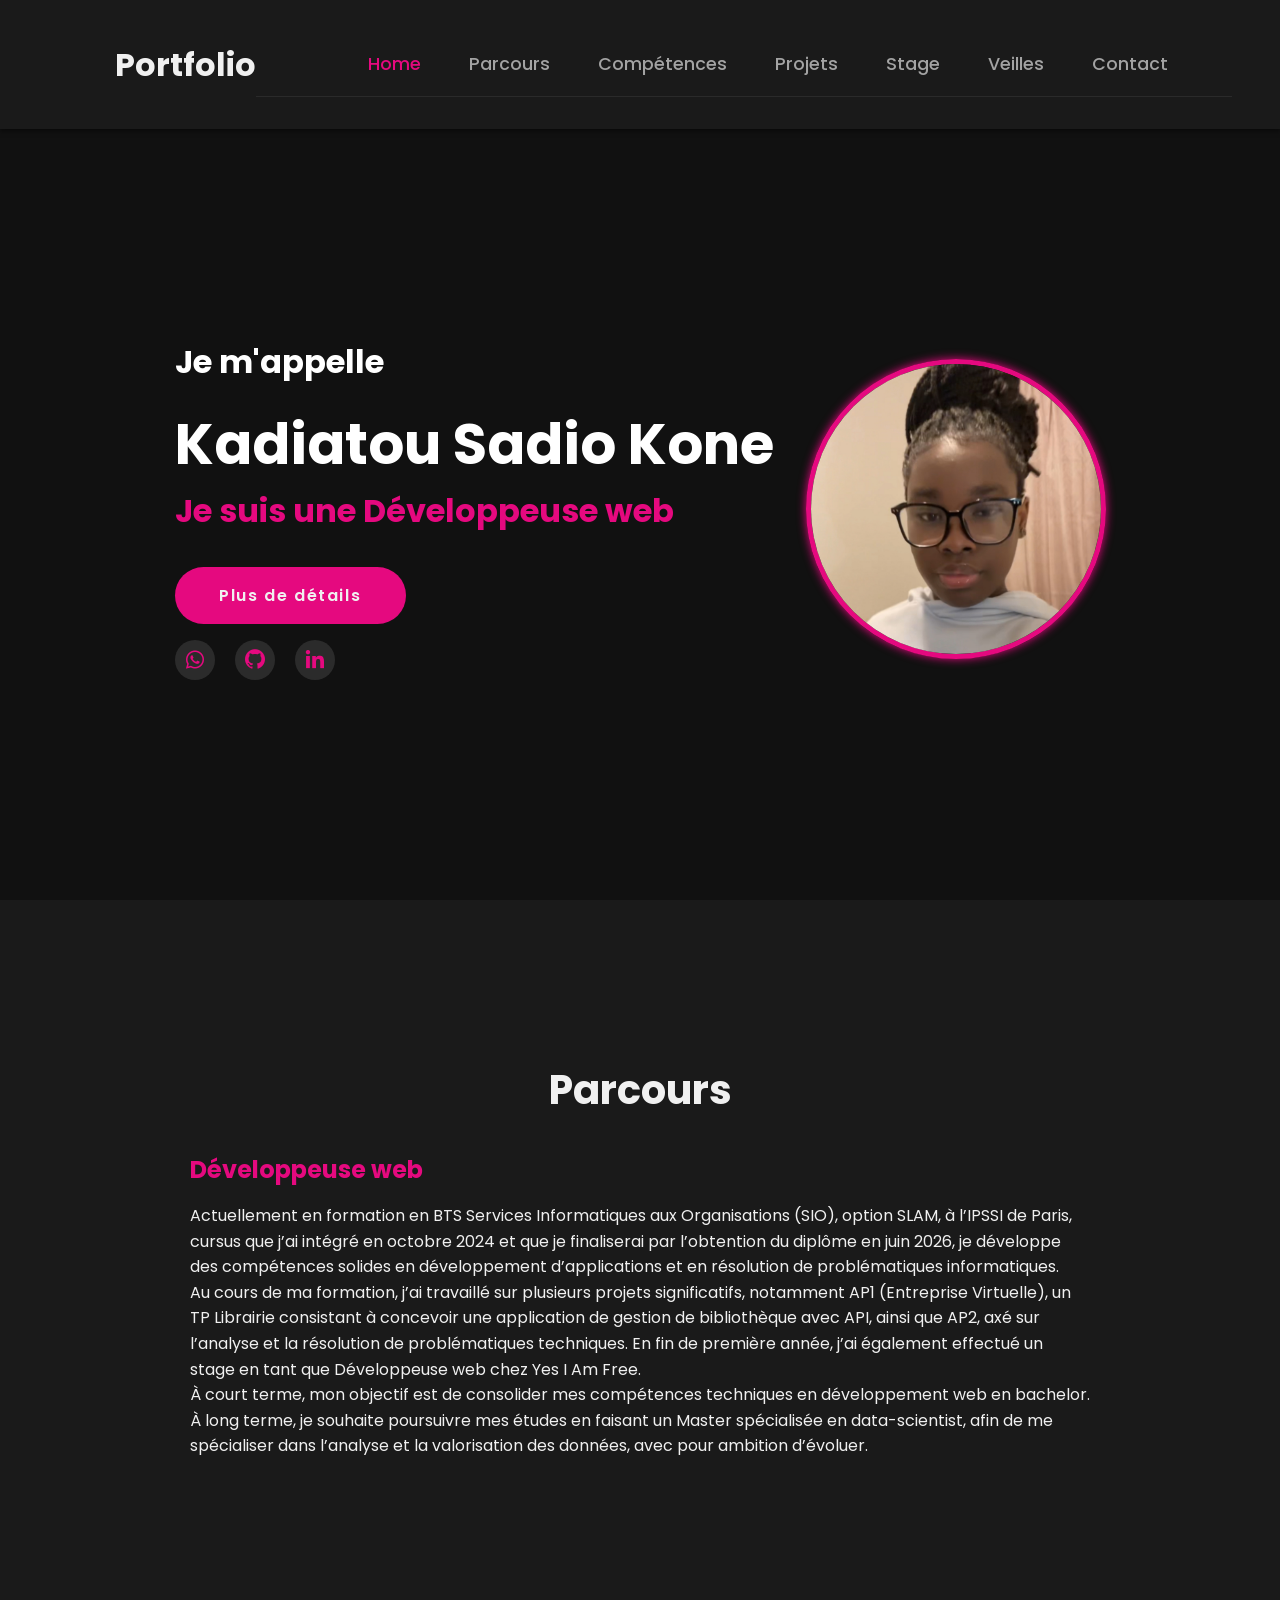
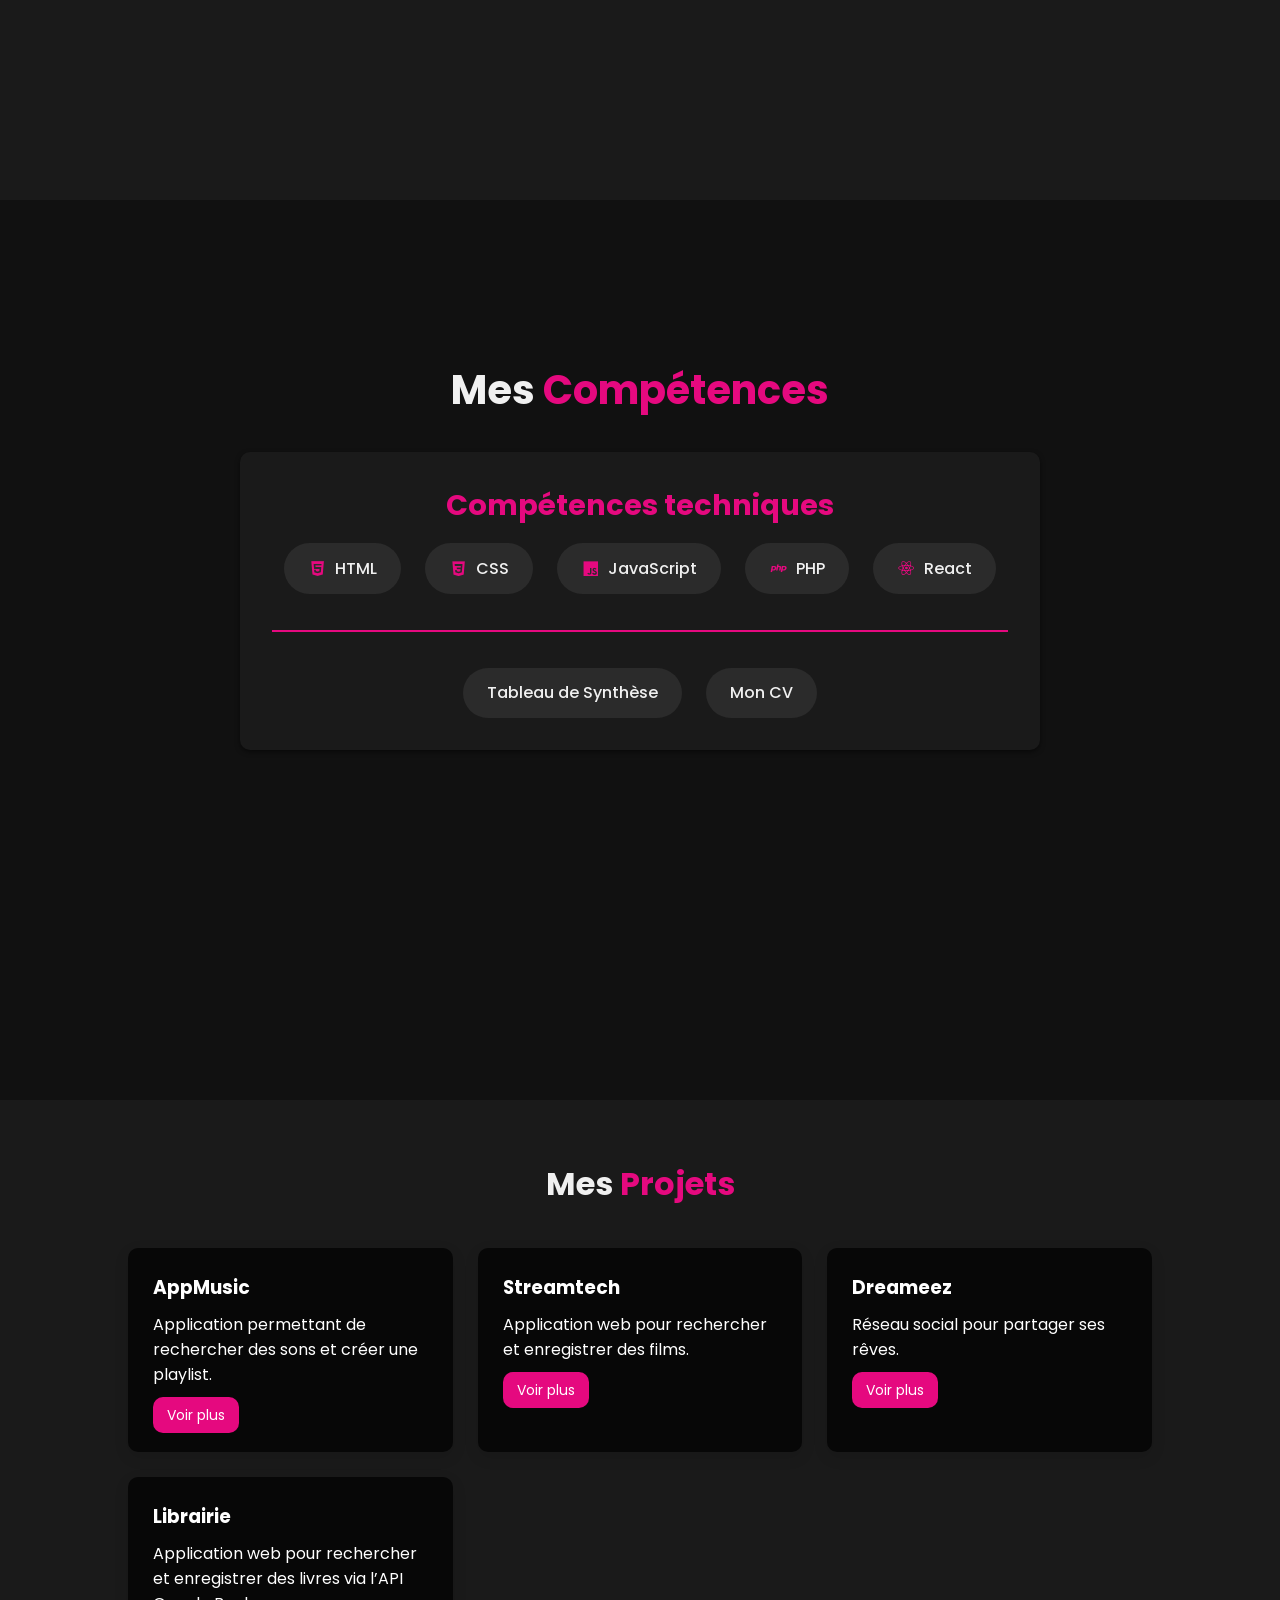
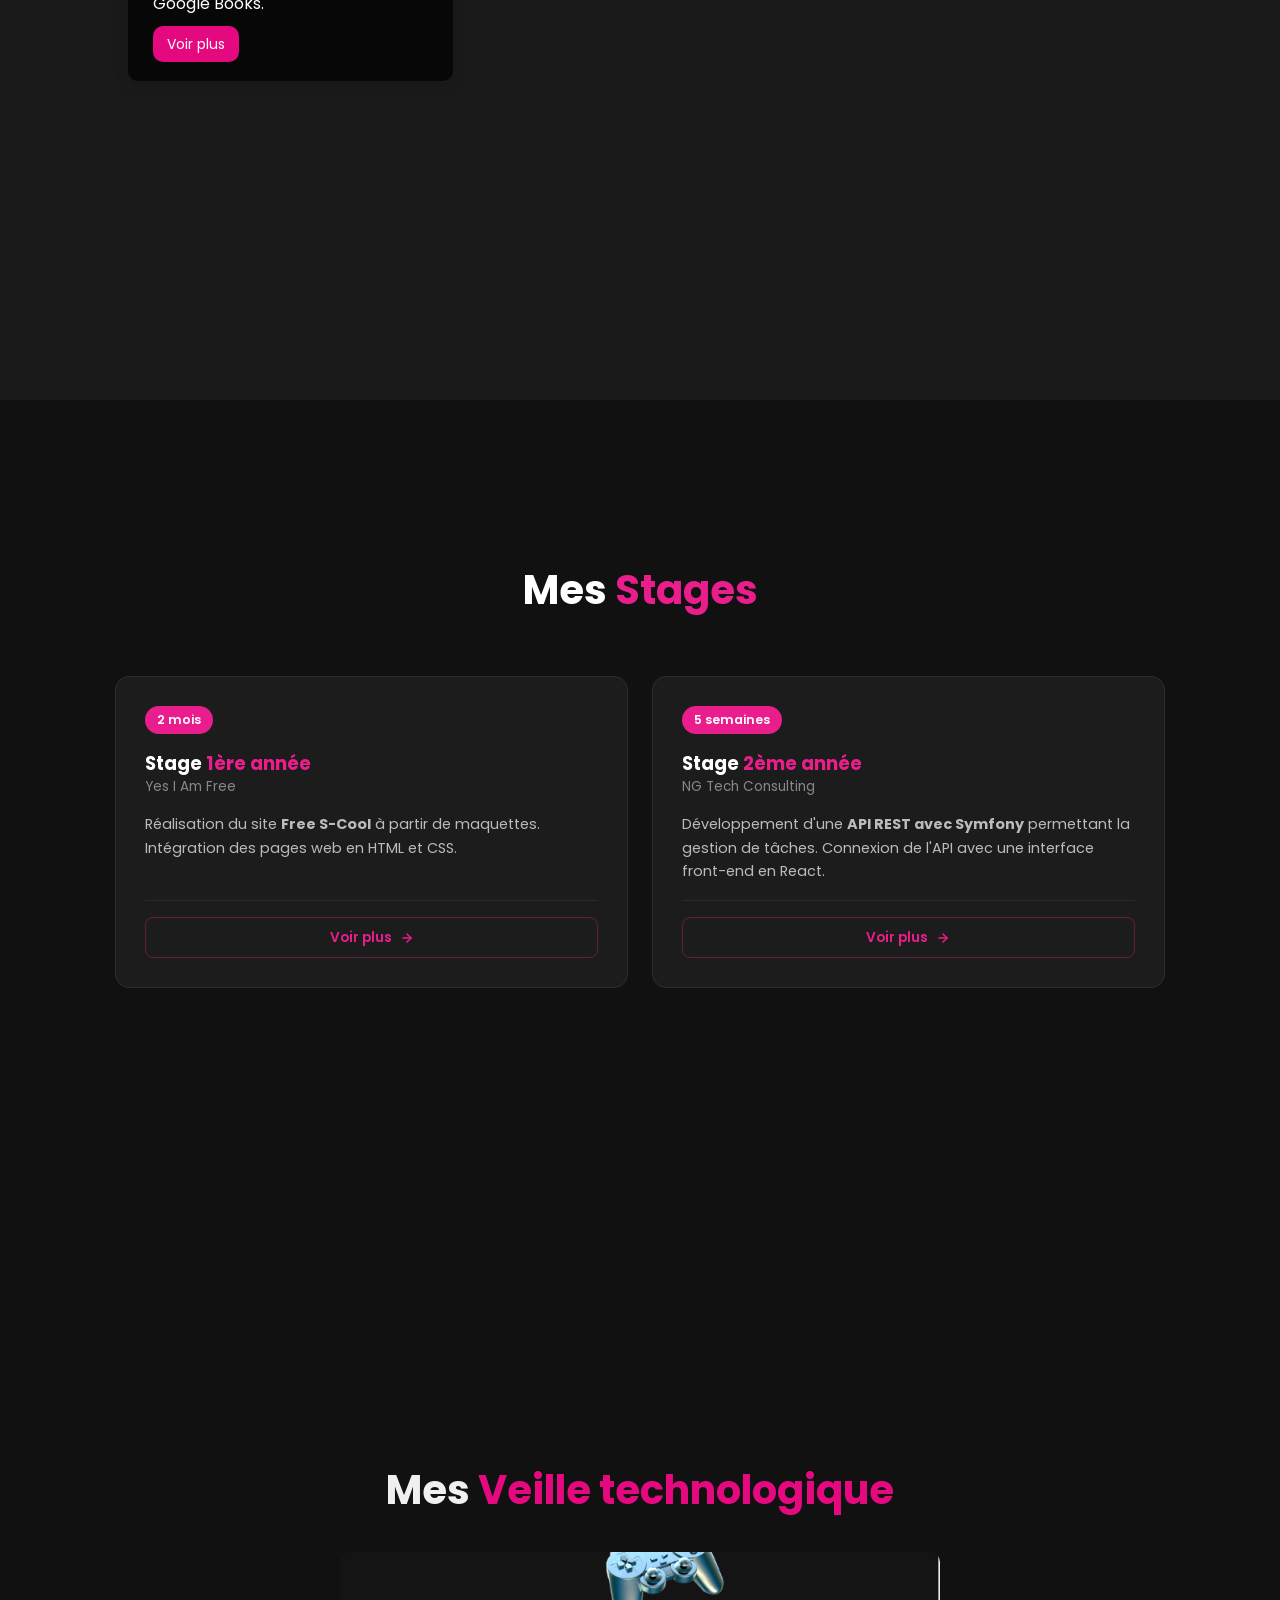
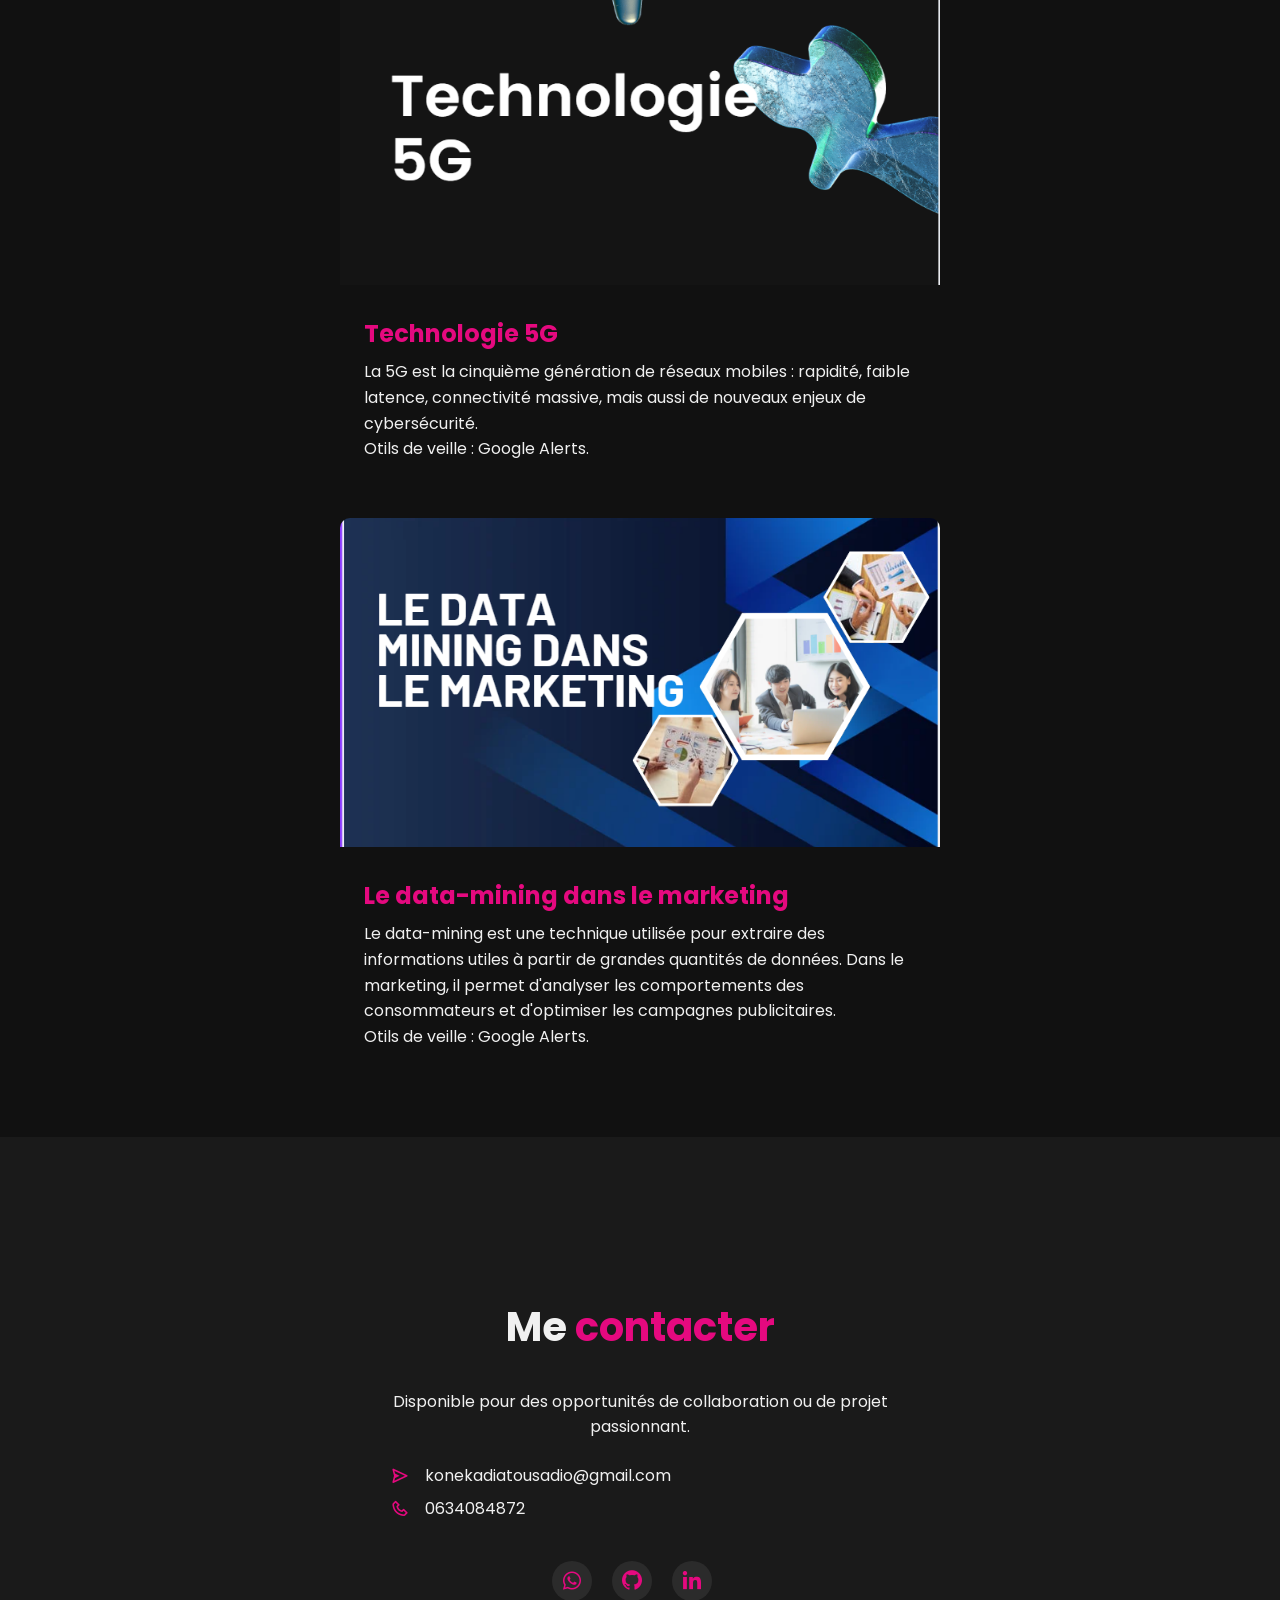
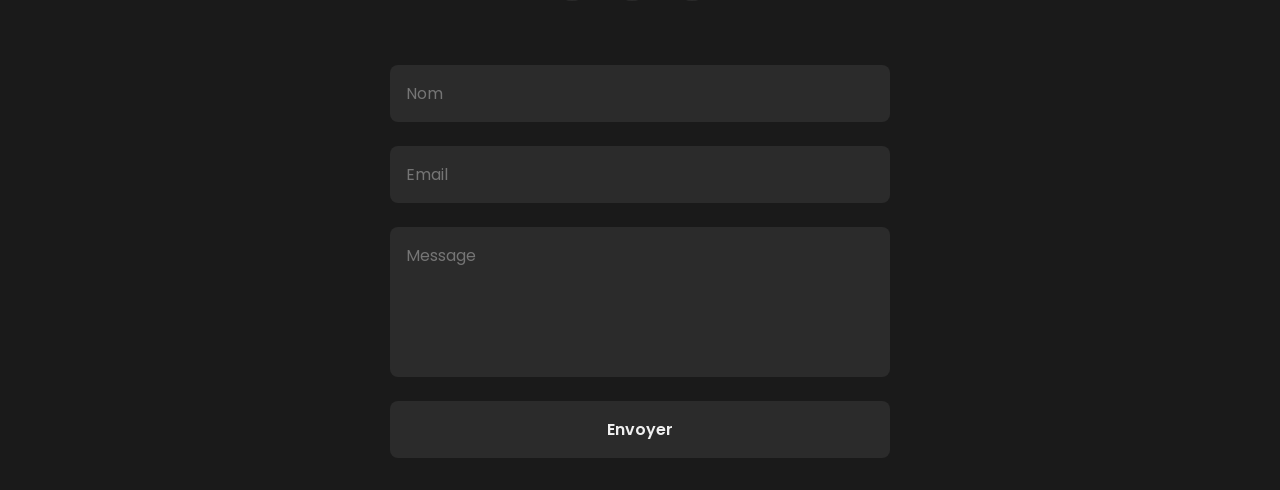
==== commit ed4f18b2: "modif" ====
--- a/index.html
+++ b/index.html
@@ -180,7 +180,7 @@
             <div class="card-content">
                 <h3>Technologie 5G</h3>
                 <p>La 5G est la cinquième génération de réseaux mobiles : rapidité, faible latence, connectivité massive, mais aussi de nouveaux enjeux de cybersécurité.
-                    <br> Otils de veille :
+                    <br> Otils de veille : Google Alerts.
                 </p>
             </div>
         </div>
@@ -190,7 +190,9 @@
             </a>
             <div class="card-content">
                 <h3>Le data-mining dans le marketing</h3>
-                <p>Le data-mining est une technique utilisée pour extraire des informations utiles à partir de grandes quantités de données. Dans le marketing, il permet d'analyser les comportements des consommateurs et d'optimiser les campagnes publicitaires.</p>
+                <p>Le data-mining est une technique utilisée pour extraire des informations utiles à partir de grandes quantités de données. Dans le marketing, il permet d'analyser les comportements des consommateurs et d'optimiser les campagnes publicitaires.
+                    <br> Otils de veille : Google Alerts.
+                </p>
             </div>
         </div>
     </section>
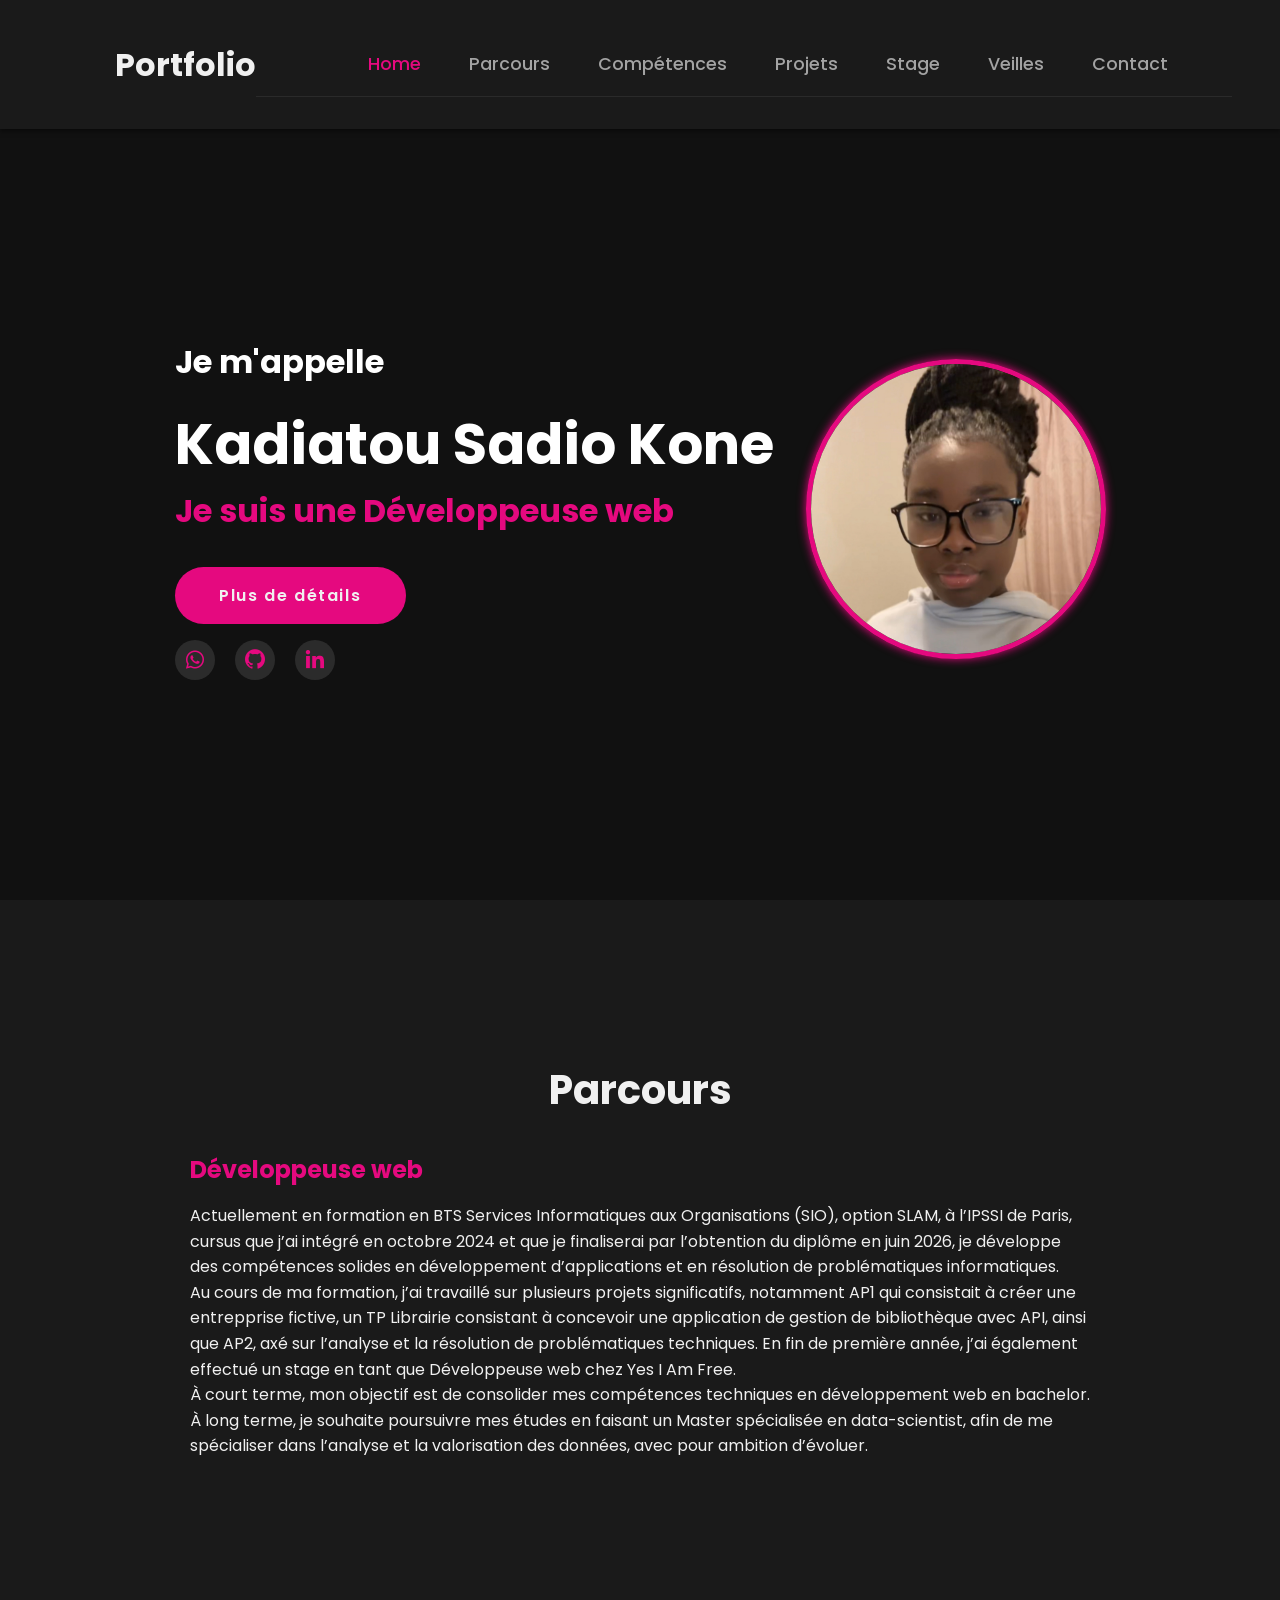
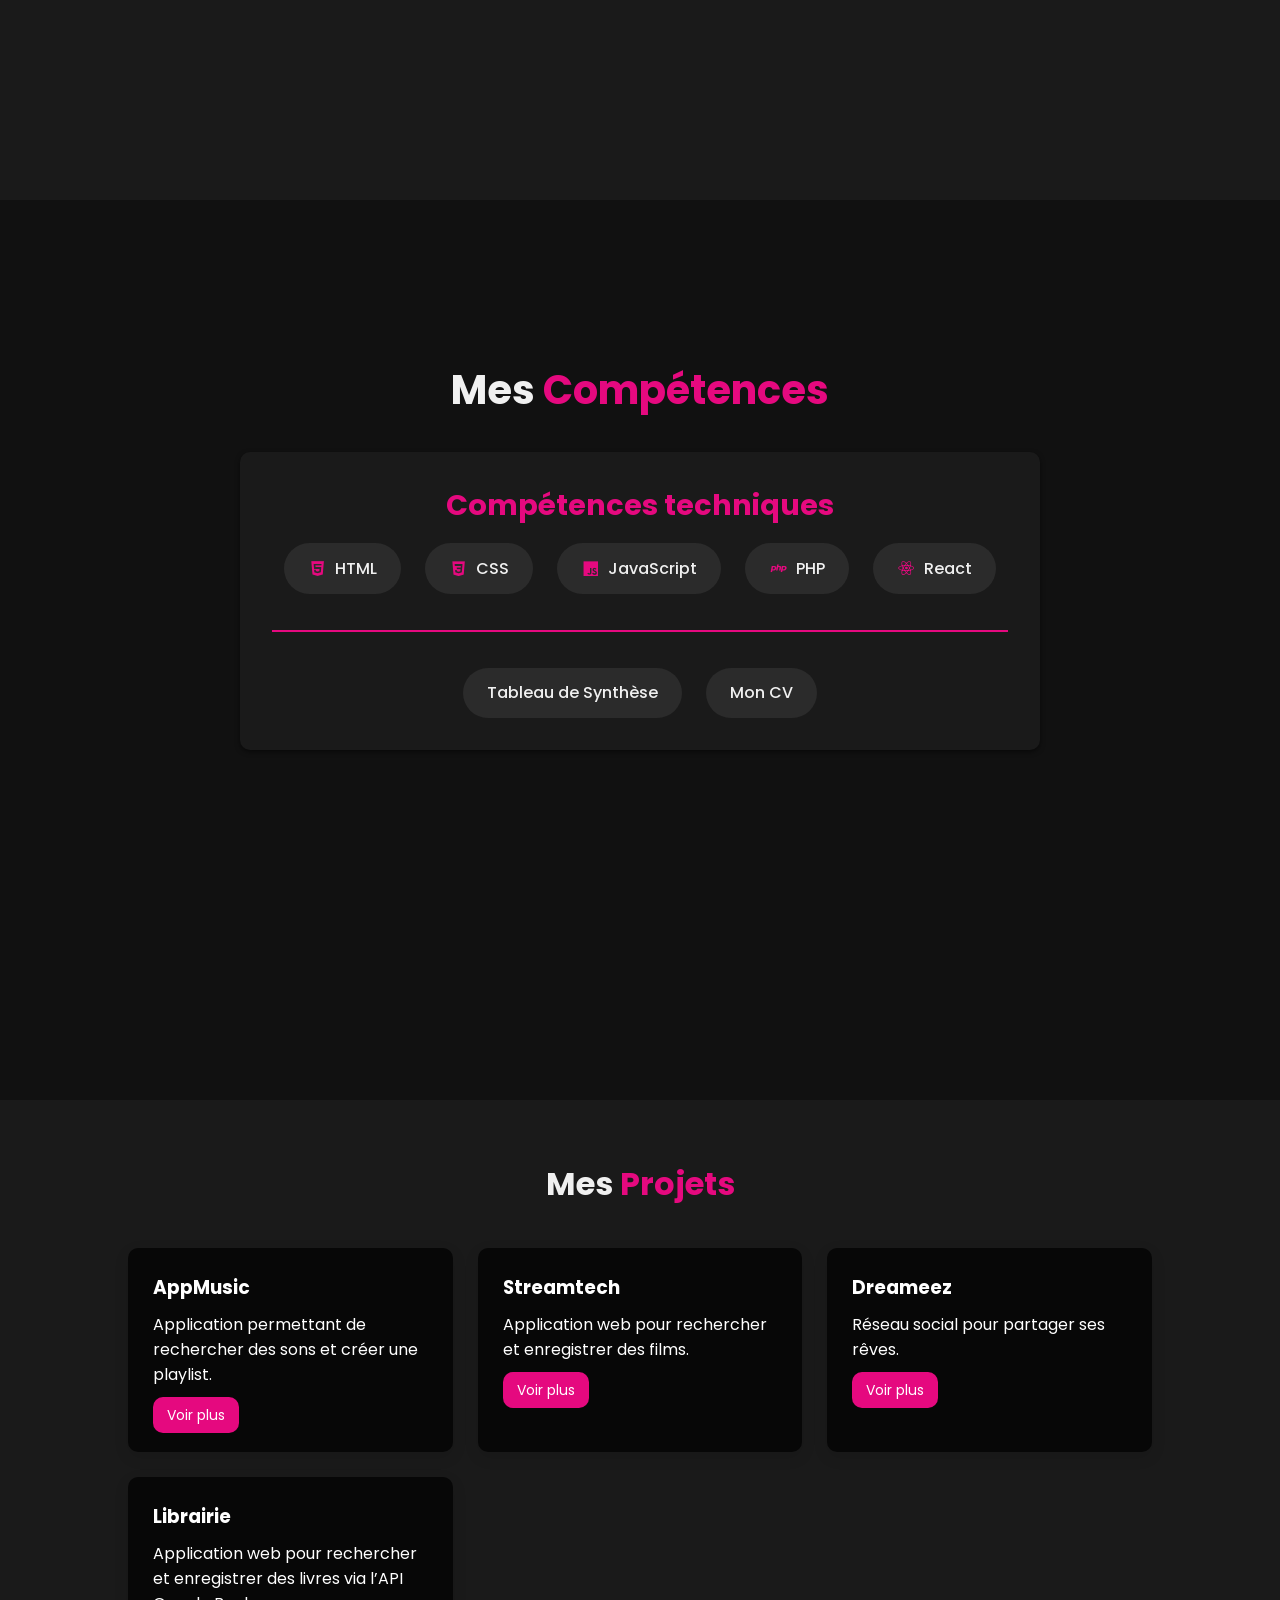
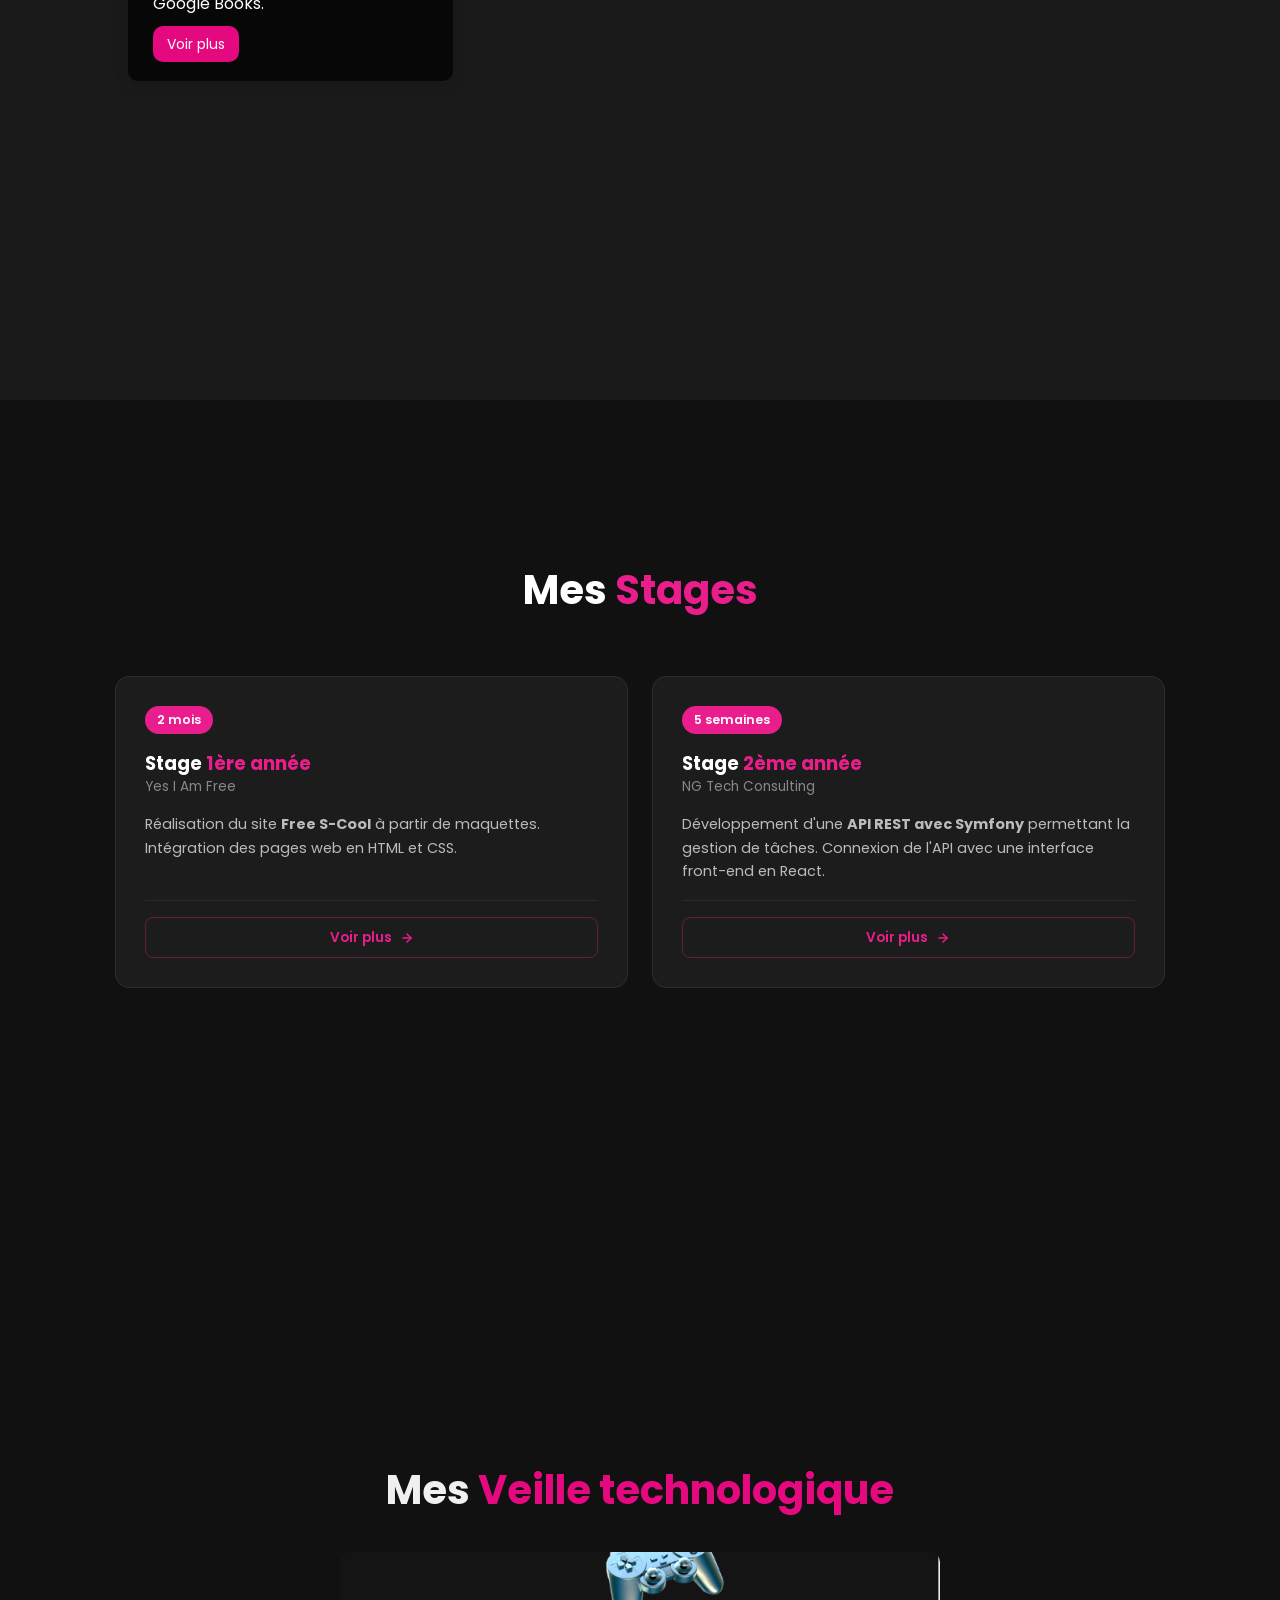
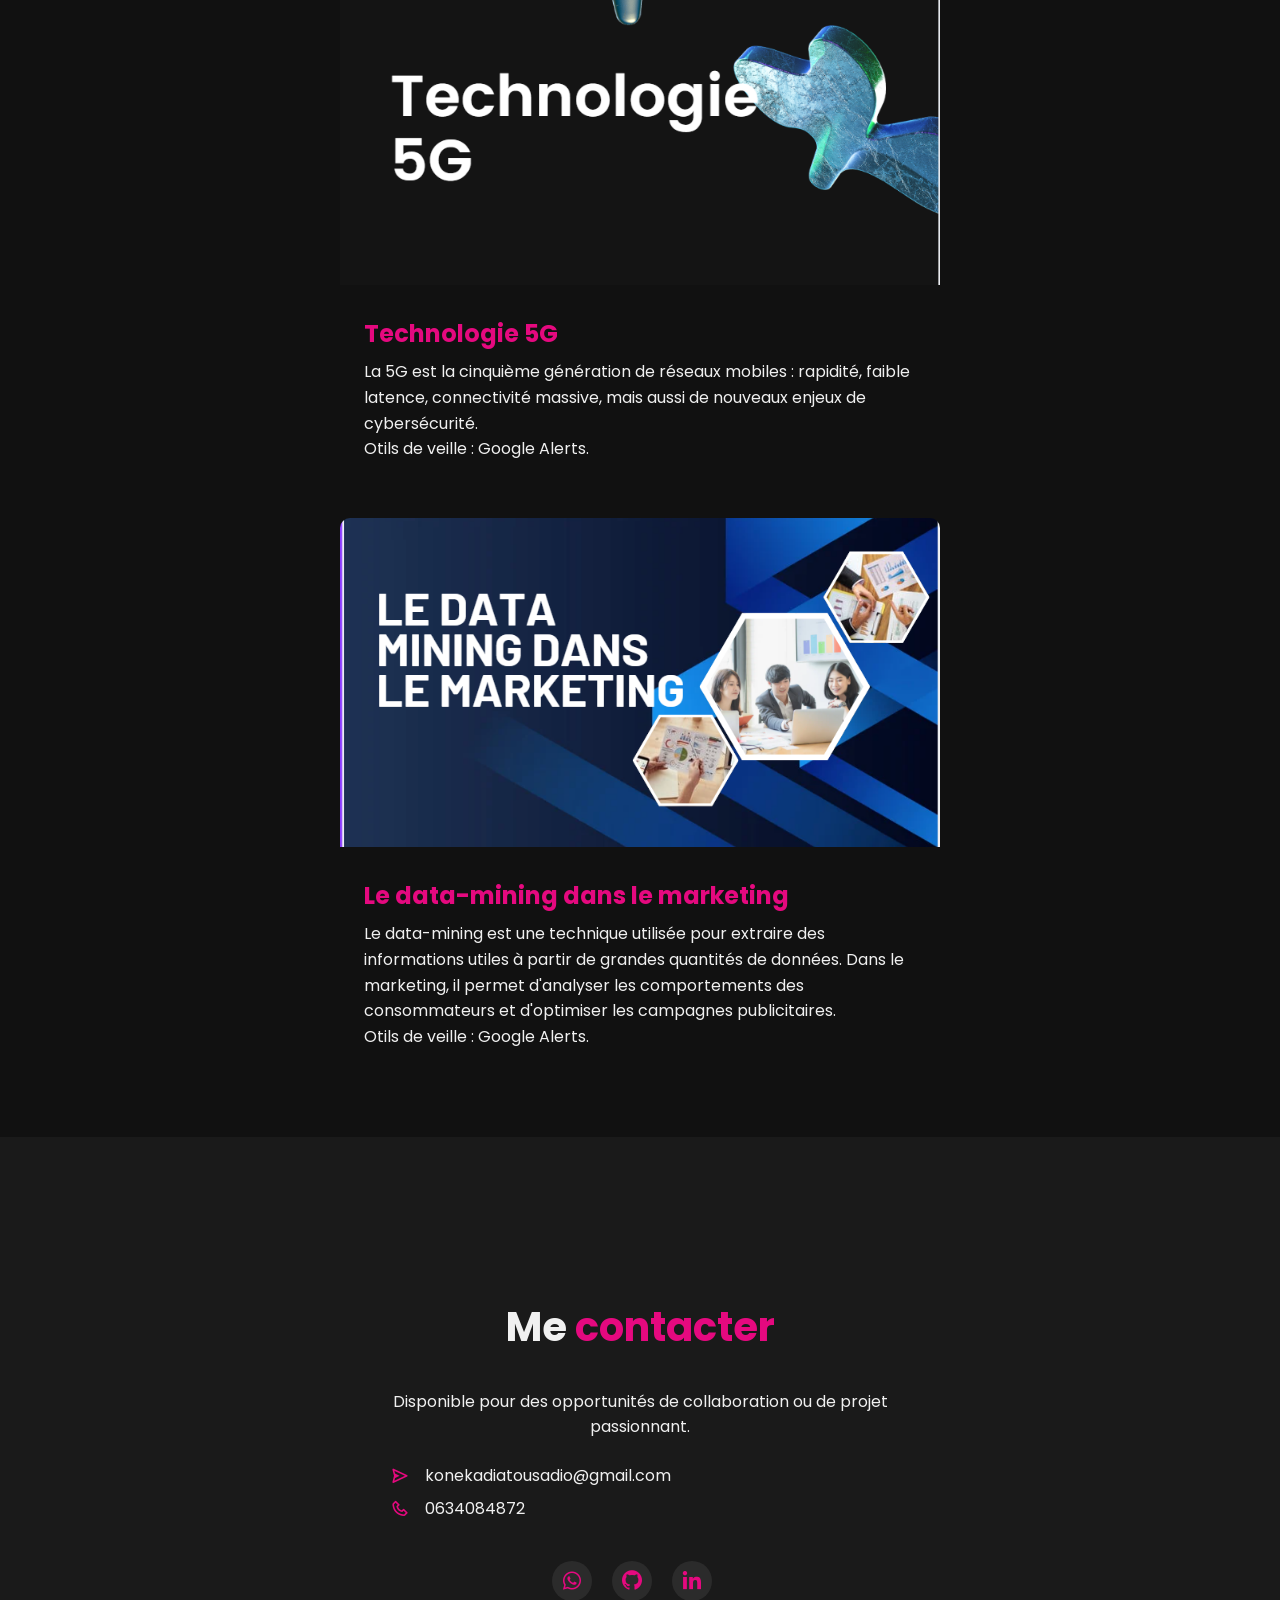
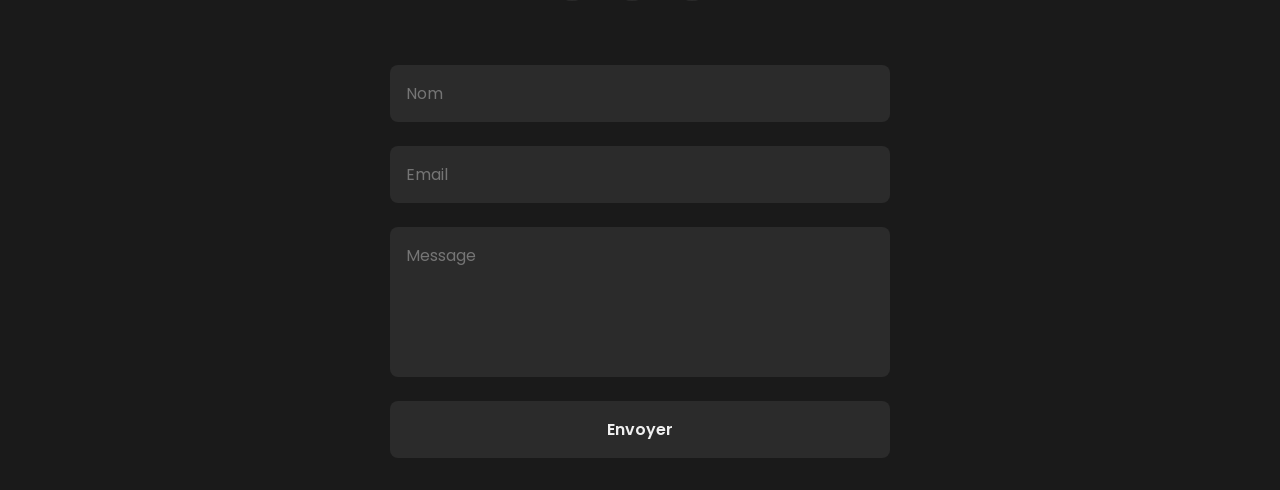
==== commit 26703bab: "modif" ====
--- a/index.html
+++ b/index.html
@@ -48,7 +48,7 @@
                 à l’IPSSI de Paris, cursus que j’ai intégré en octobre 2024 et que je finaliserai par l’obtention 
                 du diplôme en juin 2026, je développe des compétences solides en développement d’applications et en 
                 résolution de problématiques informatiques.<br> 
-                Au cours de ma formation, j’ai travaillé sur plusieurs projets significatifs, notamment AP1 (Entreprise Virtuelle), 
+                Au cours de ma formation, j’ai travaillé sur plusieurs projets significatifs, notamment AP1 qui consistait à créer une entrepprise fictive, 
                 un TP Librairie consistant à concevoir une application de gestion de bibliothèque avec API, ainsi 
                 que AP2, axé sur l’analyse et la résolution de problématiques techniques. En fin de première année, 
                 j’ai également effectué un stage en tant que Développeuse web chez Yes I Am Free.<br> 
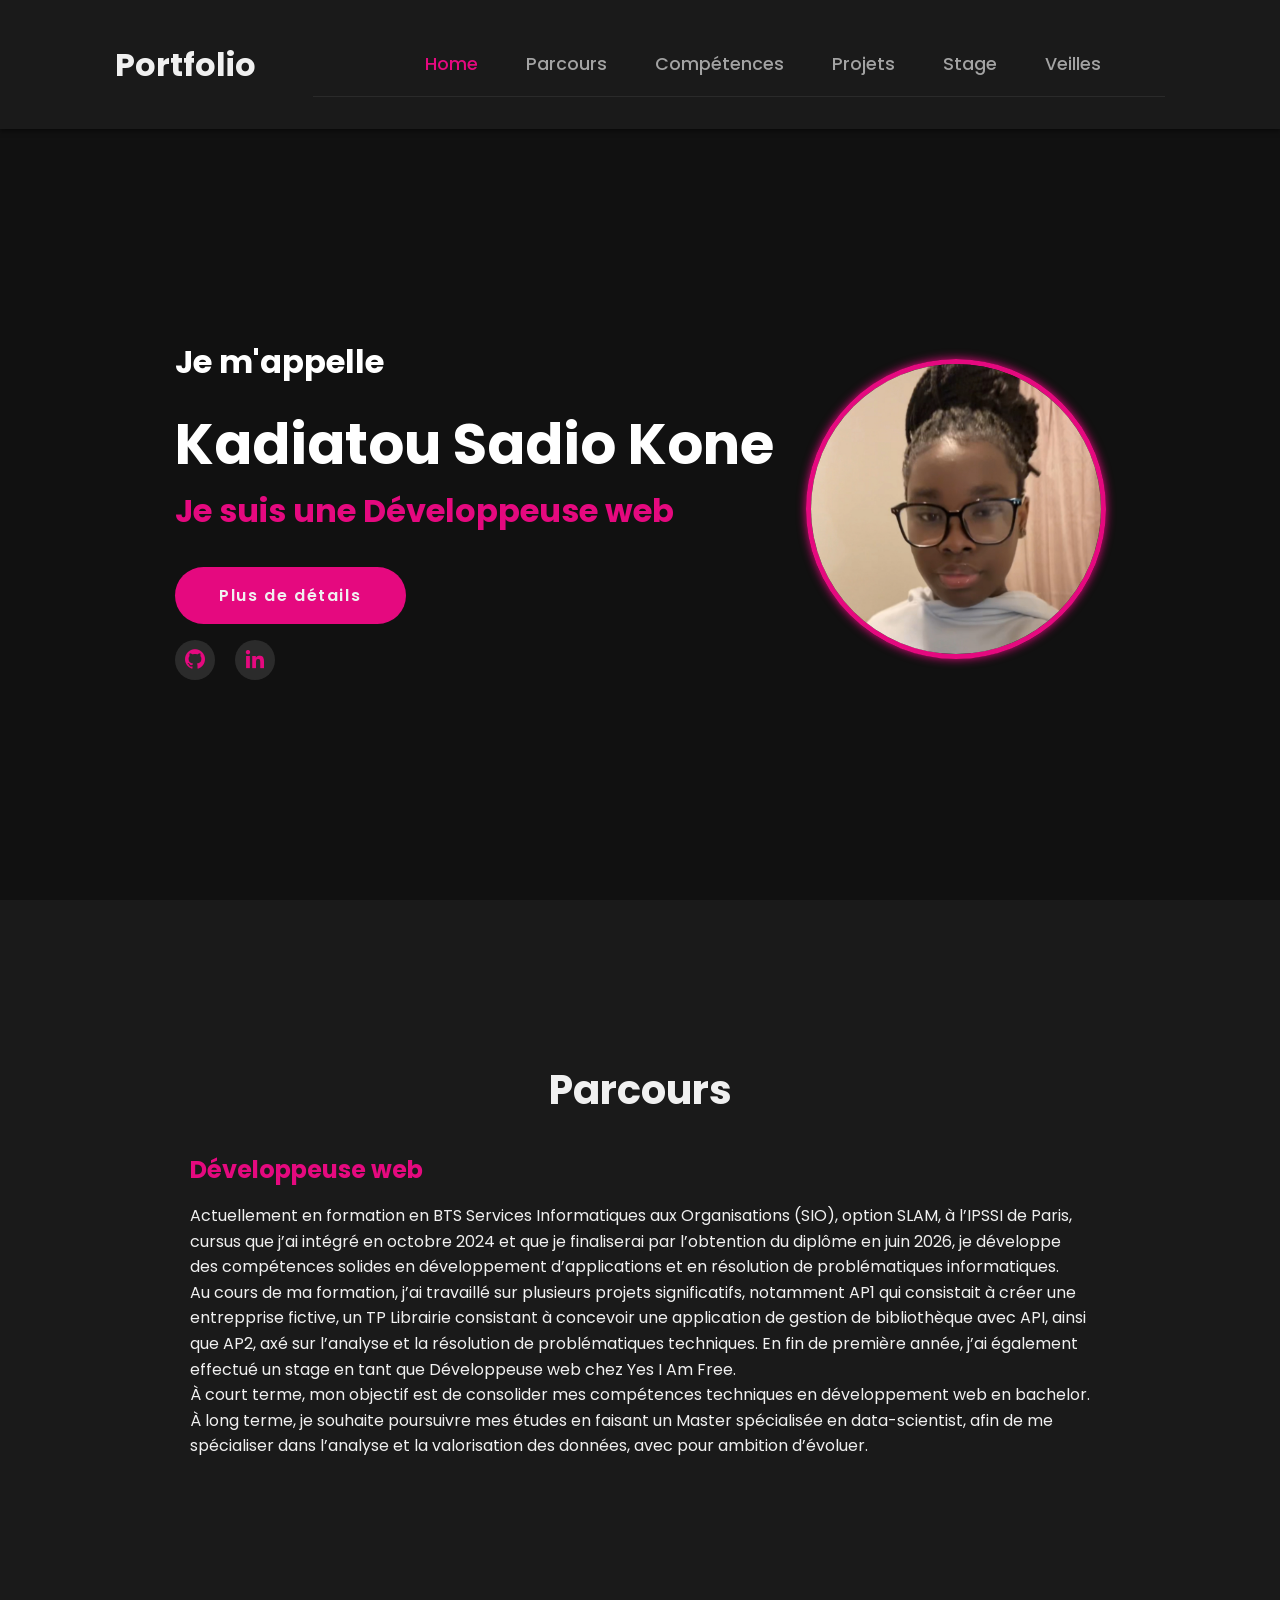
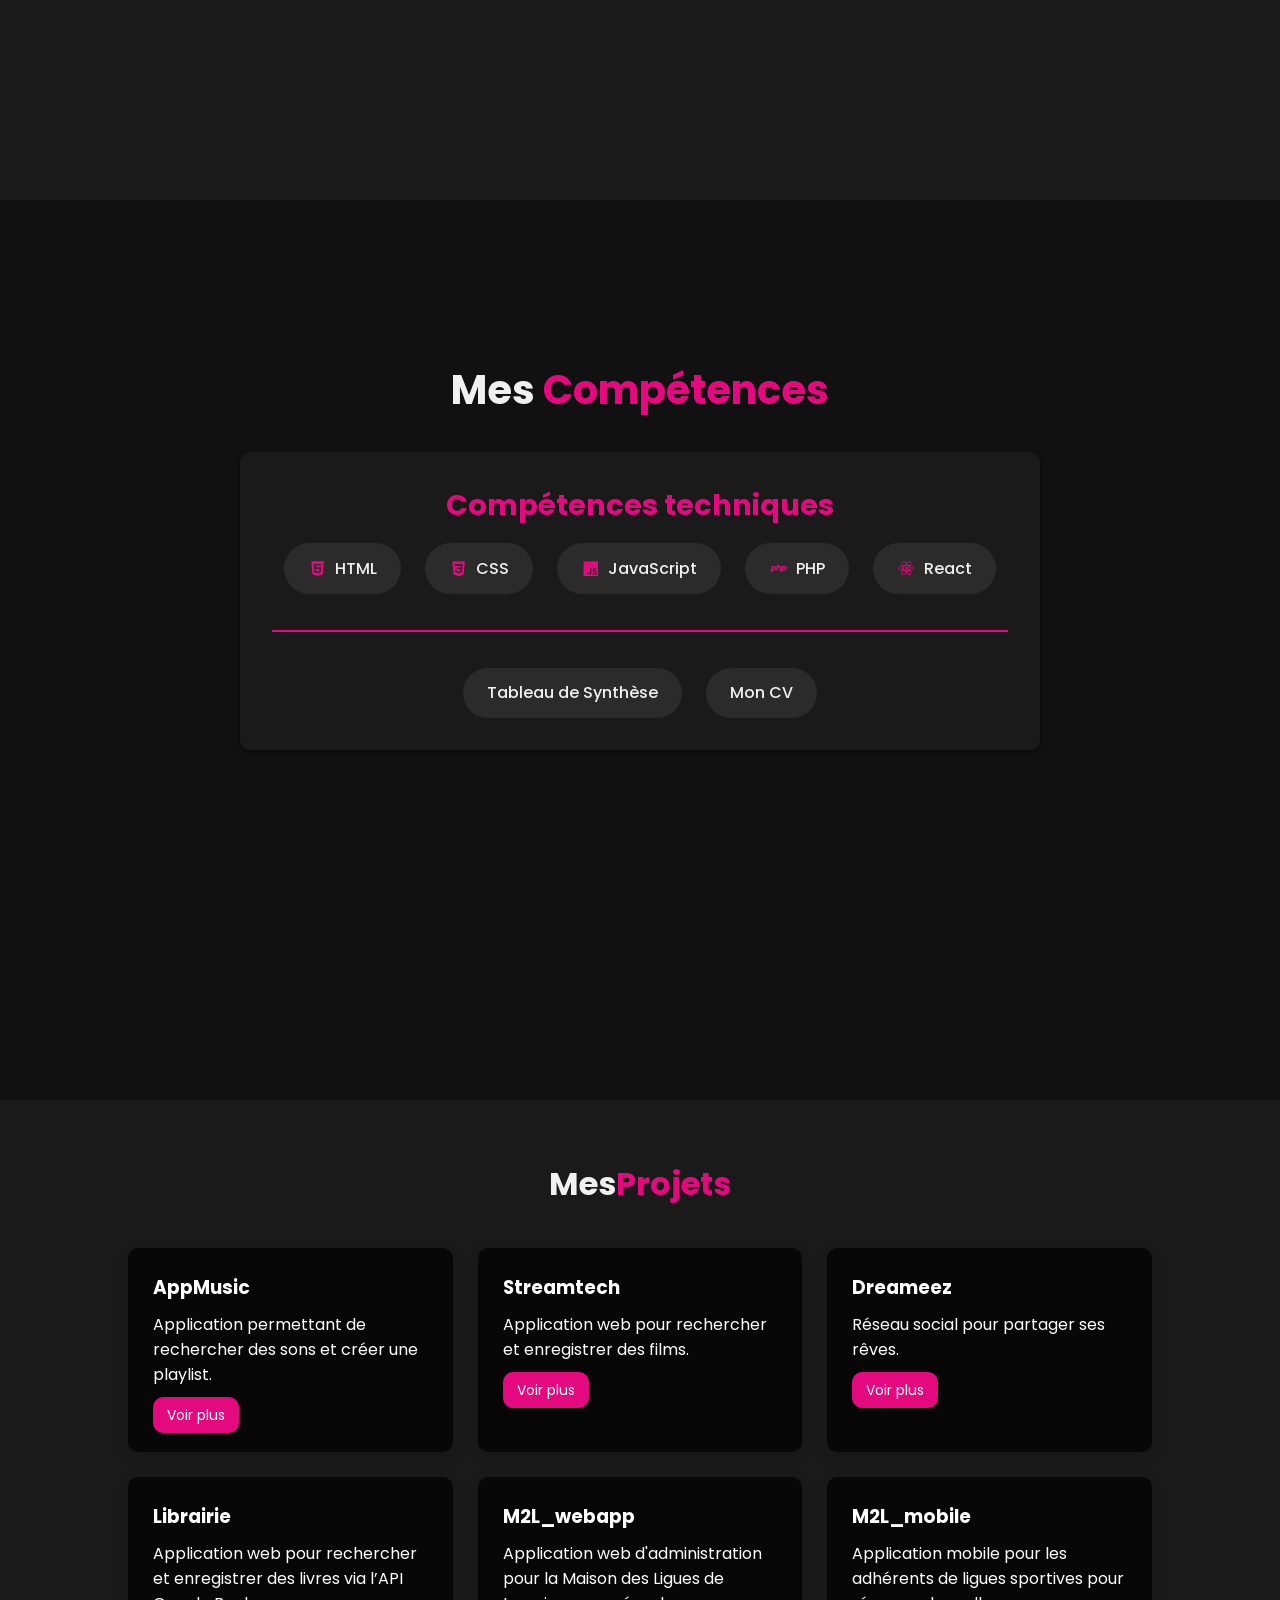
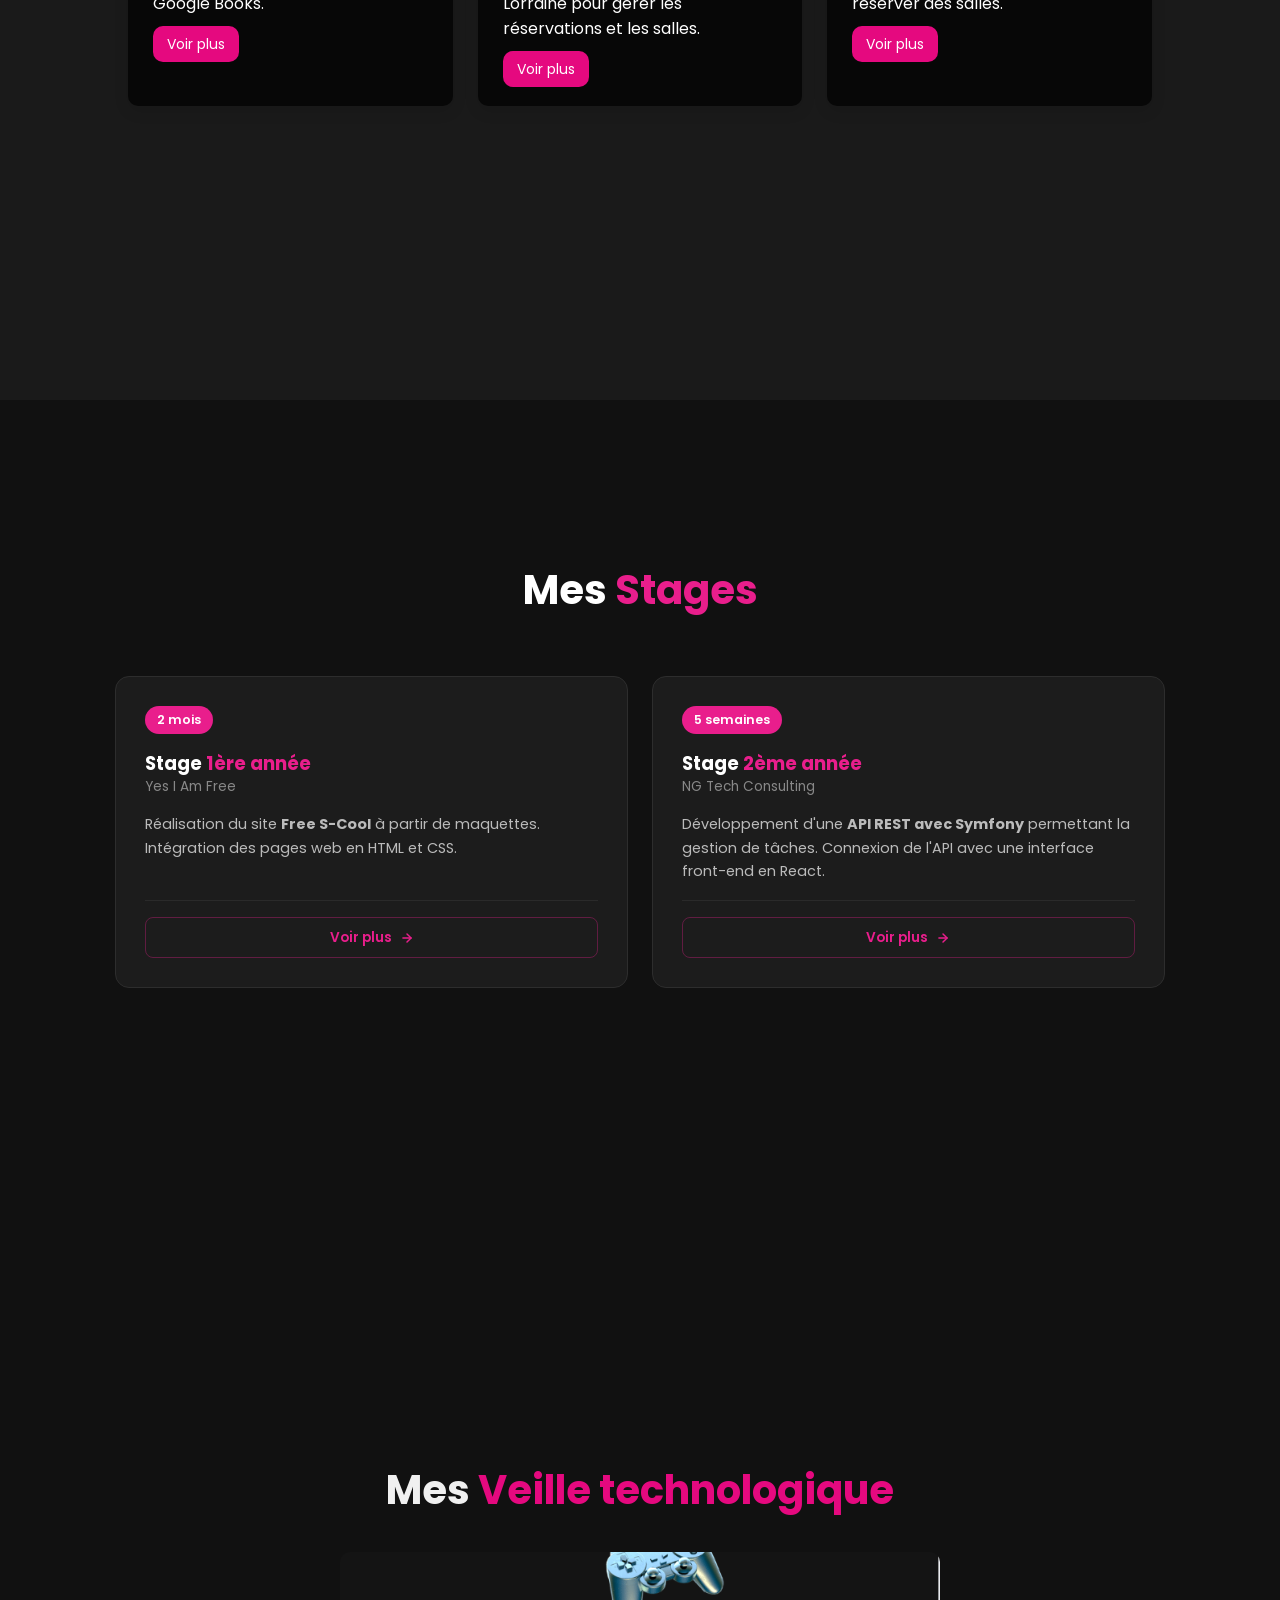
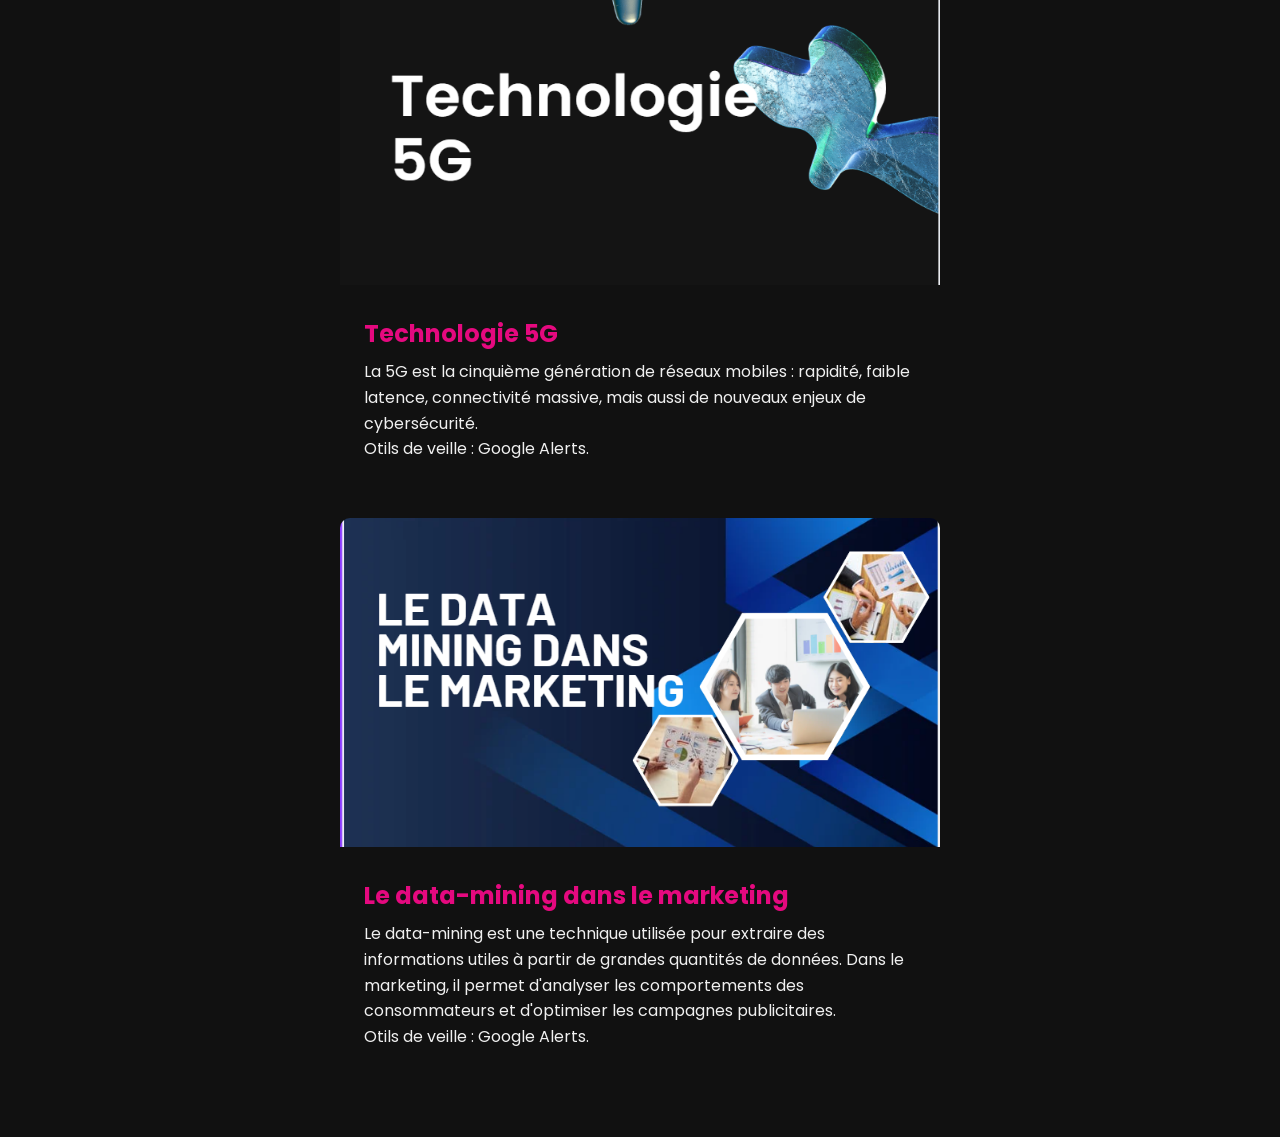
==== commit ef5eb5d6: "modif-project" ====
--- a/index.html
+++ b/index.html
@@ -18,7 +18,6 @@
             <a href="#projects">Projets</a>
             <a href="#stage">Stage</a>
             <a href="#veille">Veilles</a>
-            <a href="#contact">Contact</a>
         </nav>
     </header>
 
@@ -29,7 +28,6 @@
             <h3 class="profession">Je suis une Développeuse web</h3>
             <a href="#about" class="btn-box">Plus de détails</a>
             <div class="contact-icons">
-                <a href="#"><i class='bx bxl-whatsapp'></i></a>
                 <a href="https://github.com/Kadiatoukone"><i class='bx bxl-github'></i></a>
                 <a href="https://www.linkedin.com/in/kadiatou-sadio-kone-7ba4ab333/"><i class='bx bxl-linkedin'></i></a>
             </div>
@@ -56,7 +54,6 @@
                 <br> À long terme, je souhaite poursuivre mes études en faisant un Master 
                 spécialisée en data-scientist, afin de me spécialiser dans l’analyse et la valorisation des données, avec pour 
                 ambition d’évoluer.<br>
-
             </p>
         </div>
     </section>
@@ -79,7 +76,7 @@
     </section>
 
     <section class="projects" id="projects">
-        <h2 class="section-title">Mes <span>Projets</span></h2>
+        <h2 class="section-title">Mes<span>Projets</span></h2>
         
         <div class="projects-container">
             <div class="project-card">
@@ -113,11 +110,23 @@
                     <a href="projets-detail.html#librairie">Voir plus</a>
                 </div>
             </div>
+            <div class="project-card">
+                <h3>M2L_webapp</h3>
+                <p>Application web d'administration pour la Maison des Ligues de Lorraine pour gérer les réservations et les salles.</p>
+                <div class="buttons">
+                    <a href="projets-detail.html#m2l_webapp">Voir plus</a>
+                </div>
+            </div>
+            <div class="project-card">
+                <h3>M2L_mobile</h3>
+                <p>Application mobile pour les adhérents de ligues sportives pour réserver des salles.</p>
+                <div class="buttons">
+                    <a href="projets-detail.html#m2l_mobile">Voir plus</a>
+                </div>
+            </div>
         
         </div>
-        
-    </section>
-    
+    </section>
 <section class="stage" id="stage">
         <div class="section-heading">
             <h2>Mes <span>Stages</span></h2>
@@ -197,32 +206,6 @@
         </div>
     </section>
 
-    <section class="contact" id="contact">
-        <h2 class="section-title">Me <span>contacter</span></h2>
-        <div class="contact-content">
-            <div class="contact-text">
-                <p>Disponible pour des opportunités de collaboration ou de projet passionnant.</p>
-                <ul class="contact-list">
-                    <li><i class='bx bx-send'></i> konekadiatousadio@gmail.com</li>
-                    <li><i class='bx bx-phone'></i> 0634084872</li>
-                </ul>
-                <div class="contact-icons">
-                    <a href="#"><i class='bx bxl-whatsapp'></i></a>
-                    <a href="https://github.com/Kadiatoukone"><i class='bx bxl-github'></i></a>
-                <a href="https://www.linkedin.com/in/kadiatou-sadio-kone-7ba4ab333/"><i class='bx bxl-linkedin'></i></a>
-                </div>
-            </div>
-            <div class="contact-form">
-                <form>
-                    <input type="text" placeholder="Nom" required>
-                    <input type="email" placeholder="Email" required>
-                    <textarea cols="40" rows="10" placeholder="Message"></textarea>
-                    <input type="submit" value="Envoyer" class="send">
-                </form>
-            </div>
-        </div>
-    </section>
-
     <script src="script.js"></script>
 </body>
 </html>
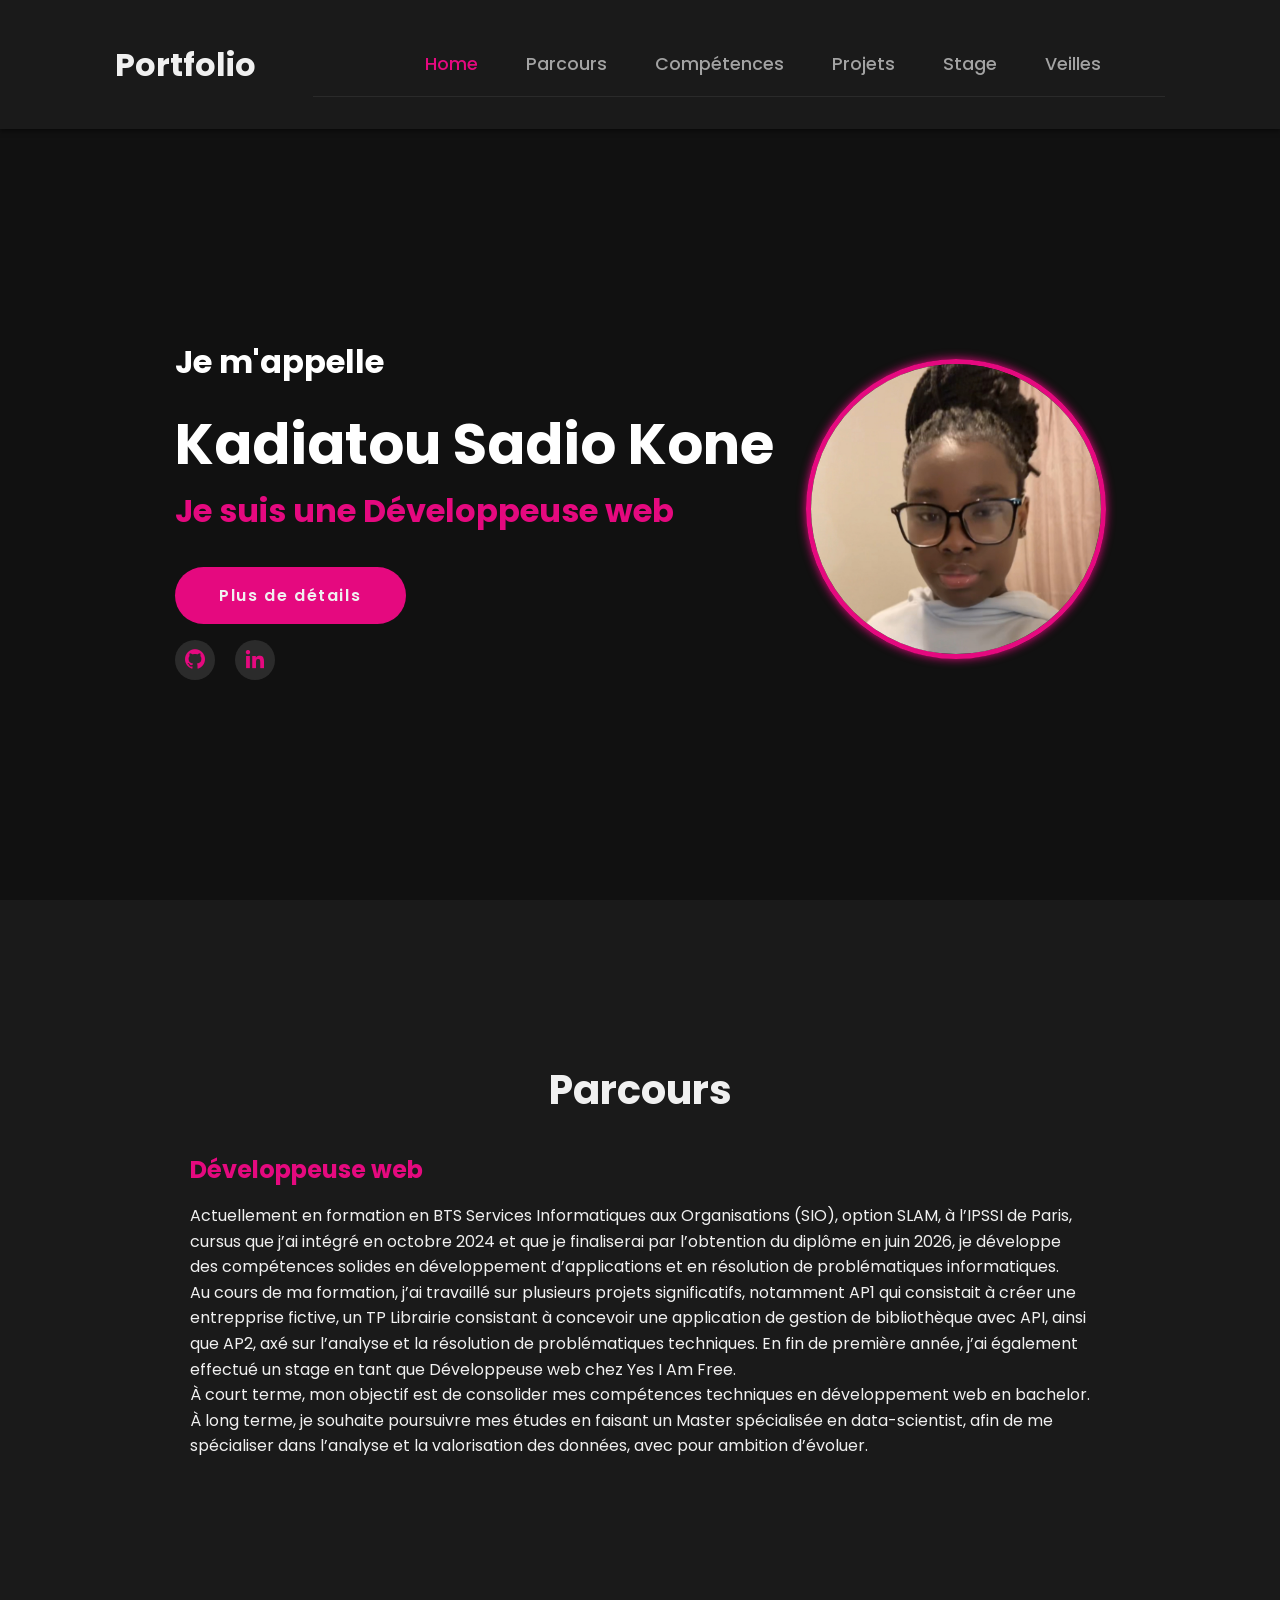
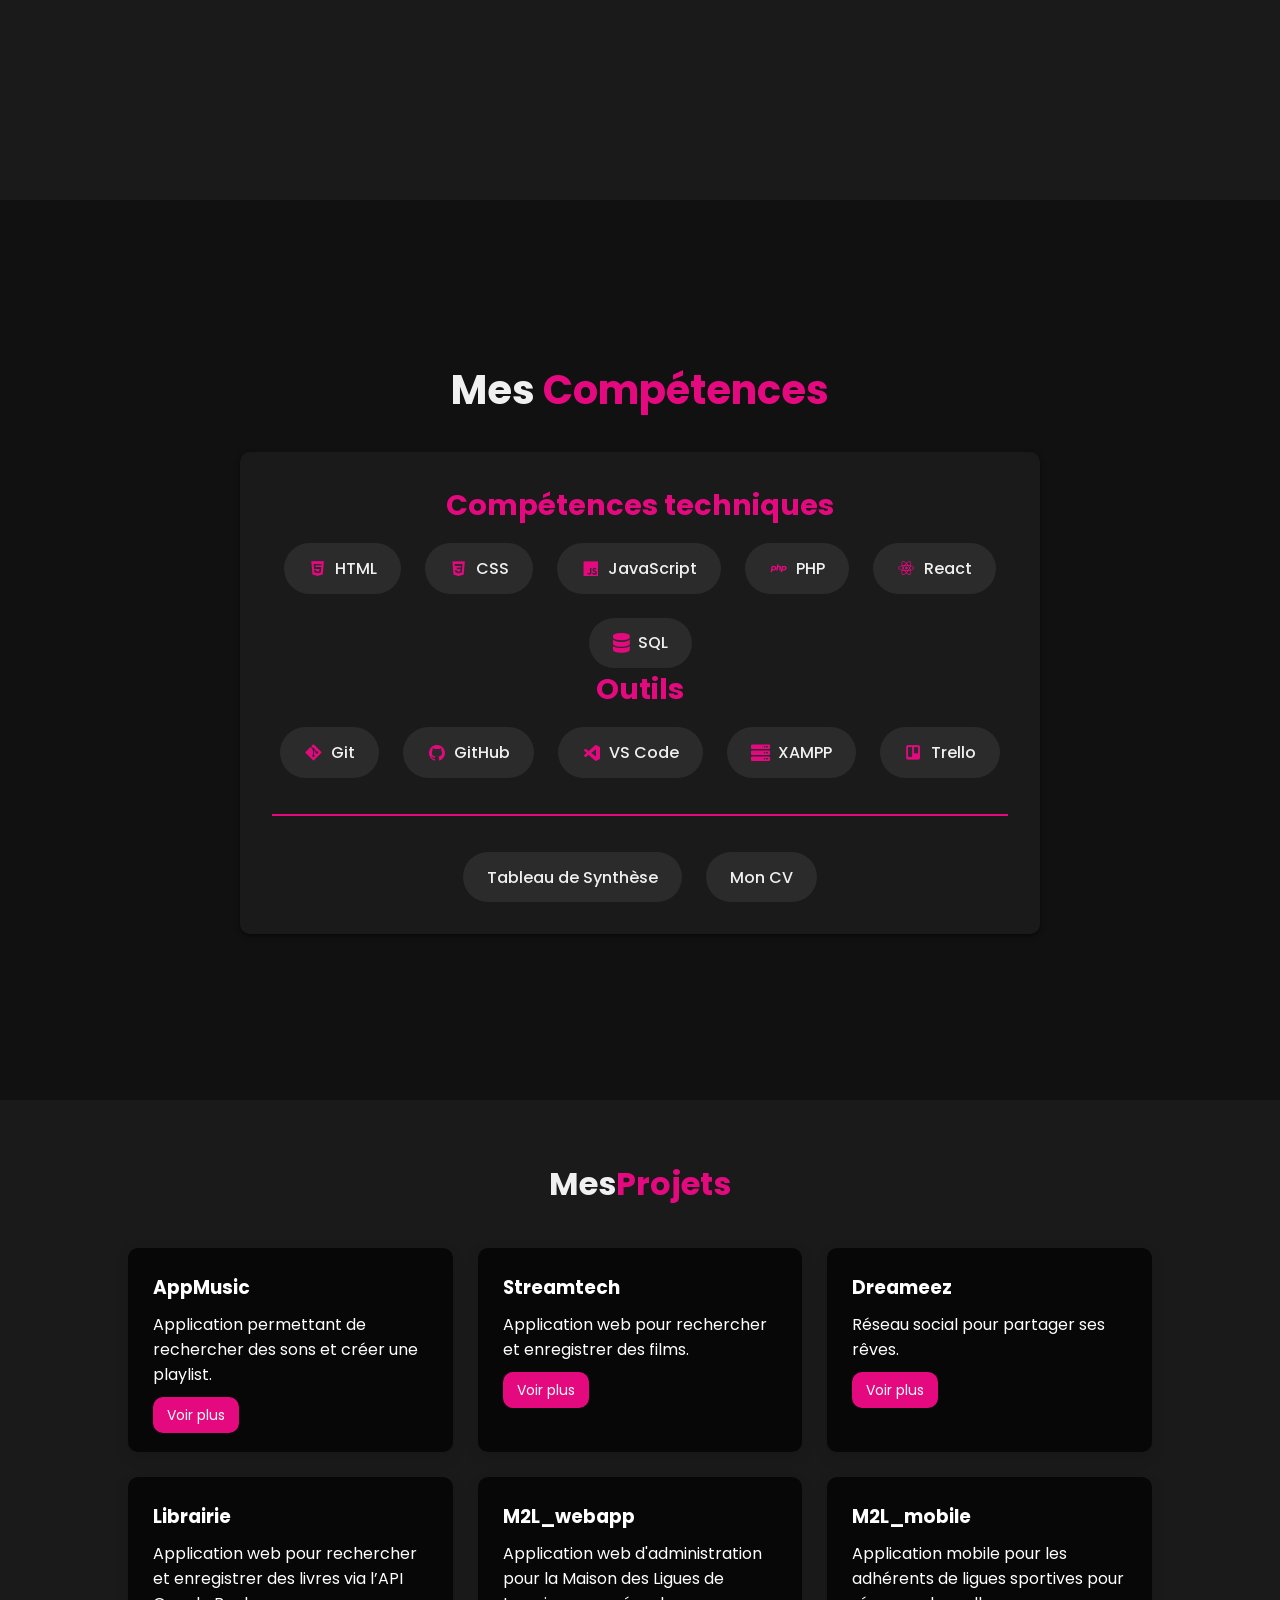
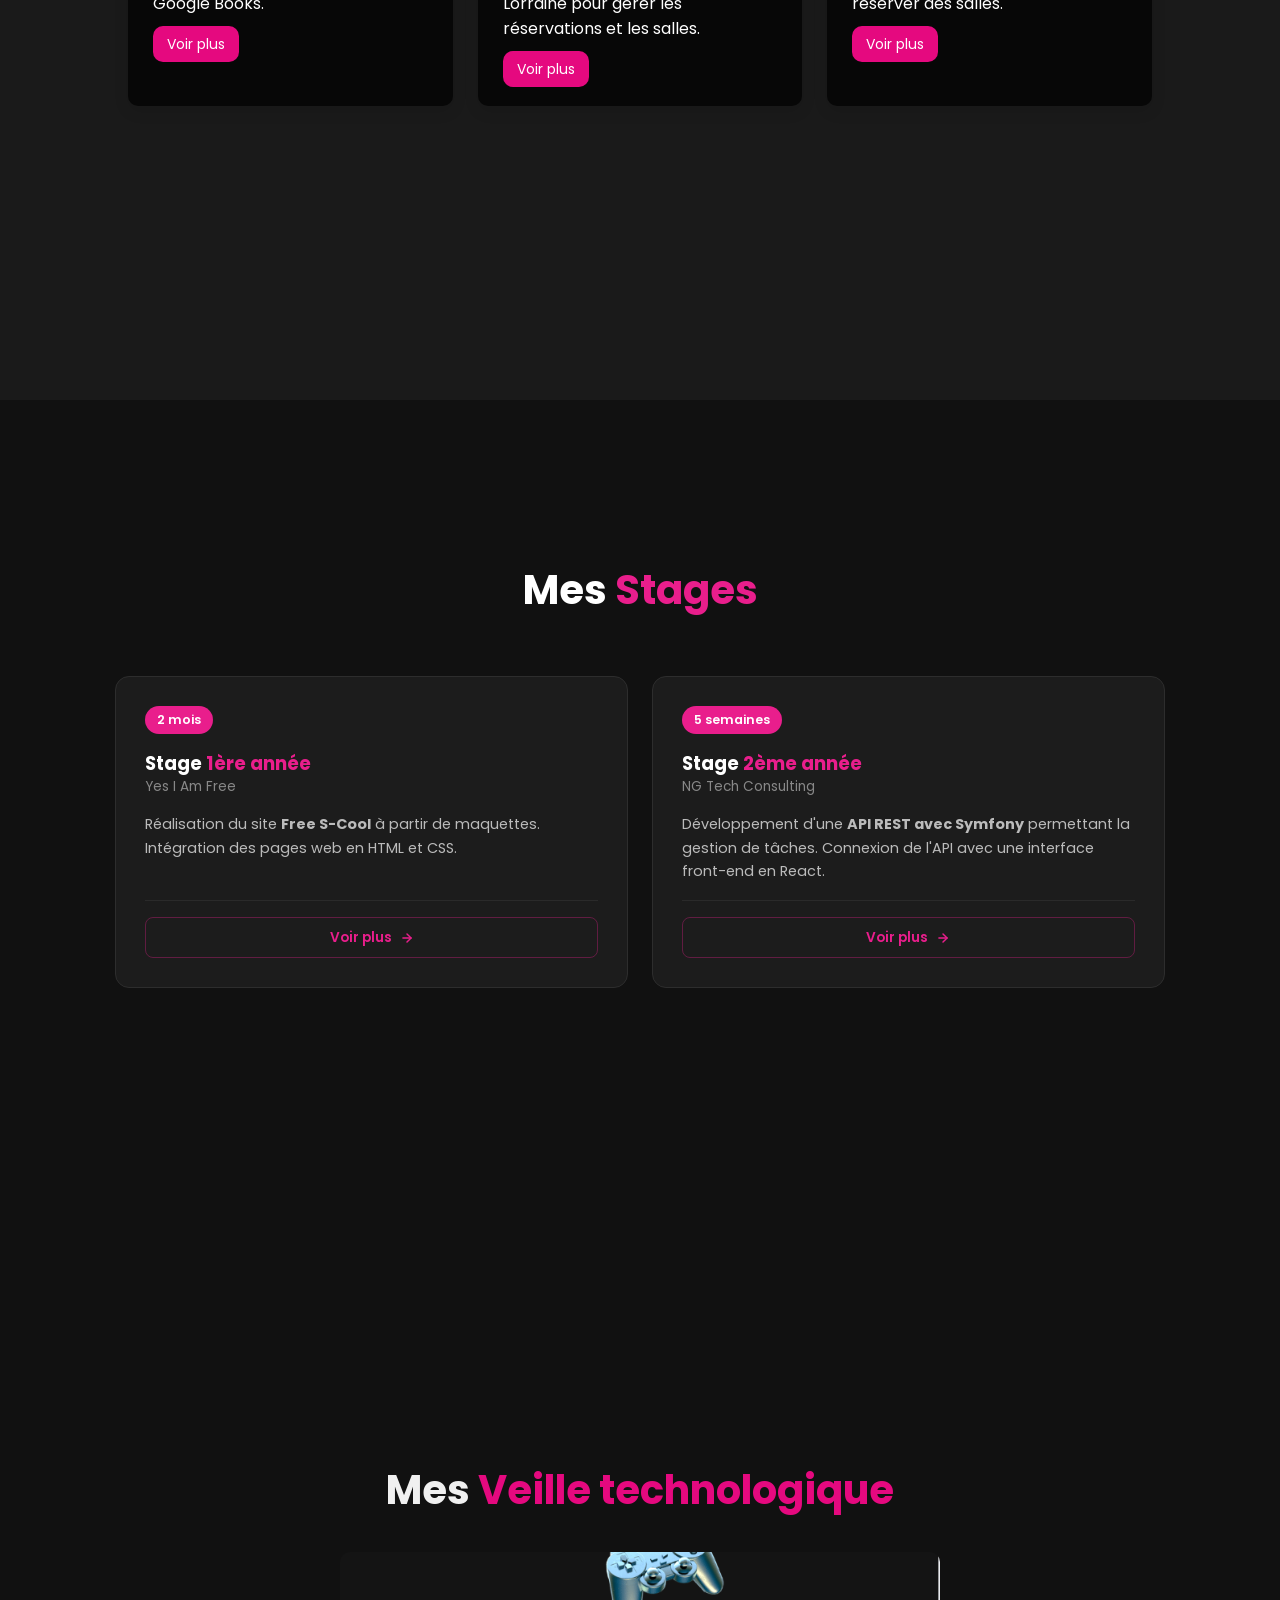
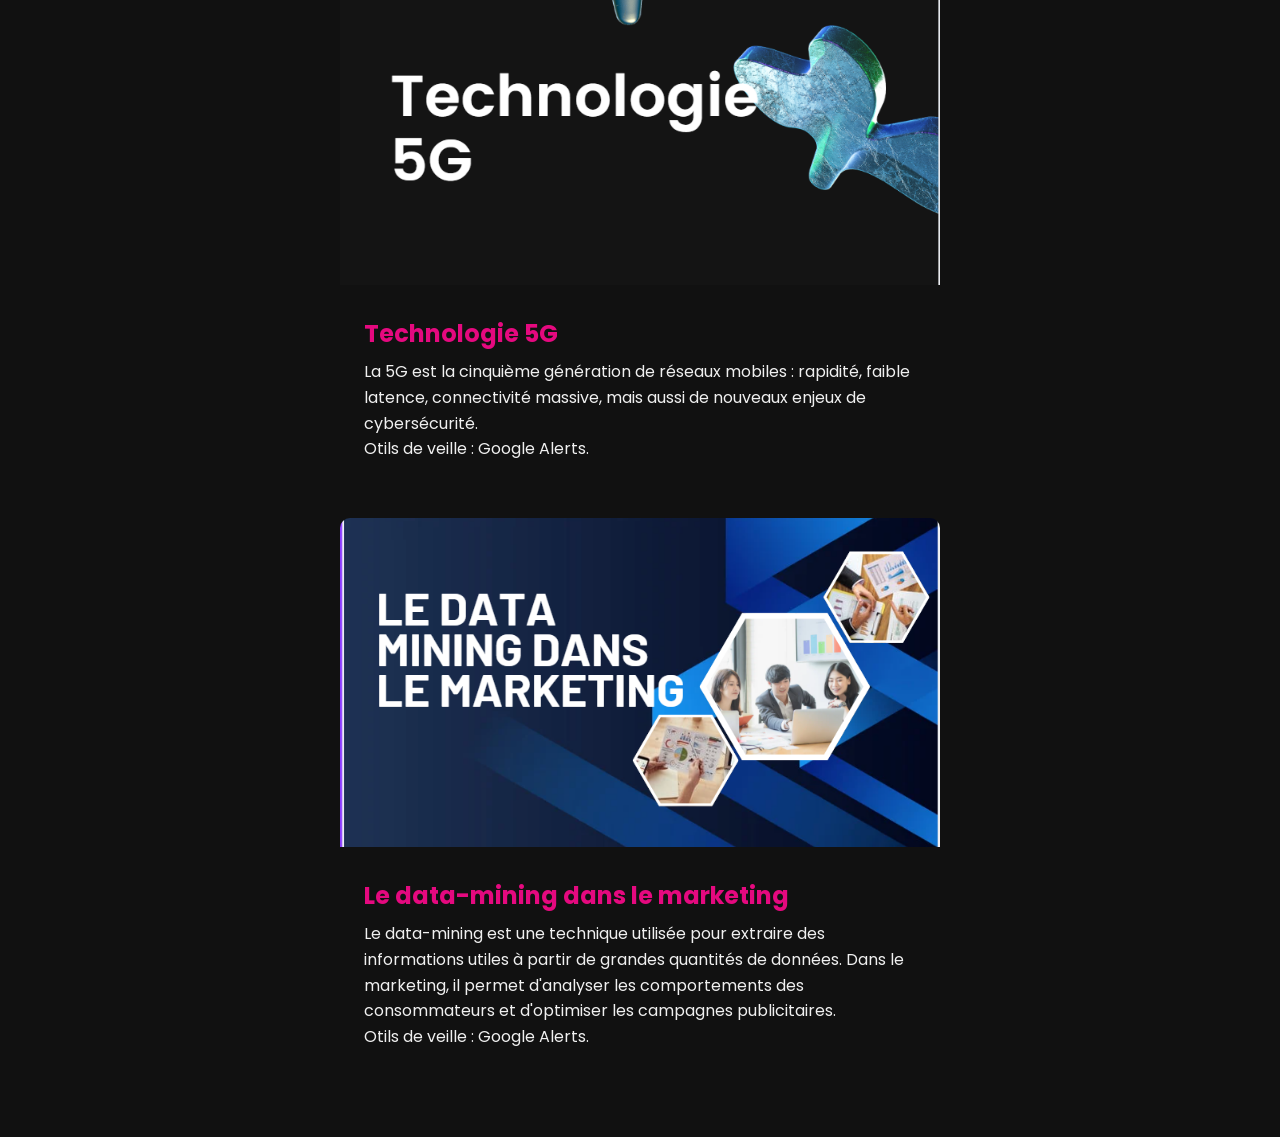
==== commit c0fe2c4e: "modif-project" ====
--- a/index.html
+++ b/index.html
@@ -7,6 +7,7 @@
     <title>Portfolio - Kadiatou Sadio Kone</title>
     <link rel="stylesheet" href="style.css">
     <link href='https://unpkg.com/boxicons@2.1.4/css/boxicons.min.css' rel='stylesheet'>
+    <link rel="stylesheet" href="https://cdnjs.cloudflare.com/ajax/libs/font-awesome/5.15.4/css/all.min.css">
 </head>
 <body>
     <header class="header">
@@ -68,6 +69,17 @@
                 <li><i class='bx bxl-javascript' ></i>JavaScript</li>
                 <li><i class='bx bxl-php' ></i>PHP</li>
                 <li><i class='bx bxl-react' ></i>React</li>
+                <li><i class="fas fa-database skill-icon"></i>SQL</li>
+            </ul>
+
+            <h2 class="heading1">Outils</h2>
+            <ul class="skills-list">
+                <li><i class='bx bxl-git' ></i>Git</li>
+                <li><i class='bx bxl-github' ></i>GitHub</li>
+                <li><i class='bx bxl-visual-studio'></i>VS Code</li>
+                <li><i class="fas fa-server skill-icon"></i>XAMPP</li>
+                <li><i class='bx bxl-trello'></i>Trello</li>
+
                 <hr class="separator-rose">
                 <li><a href="./assets/KONE Kadiatou sadio Tableau de synthèse.pdf" target="_blank">Tableau de Synthèse</a></li>
                 <li><a href="./assets/KONE-Kadiatou-Sadio-cv.jpg" class="btn" target="_blank">Mon CV</a></li>
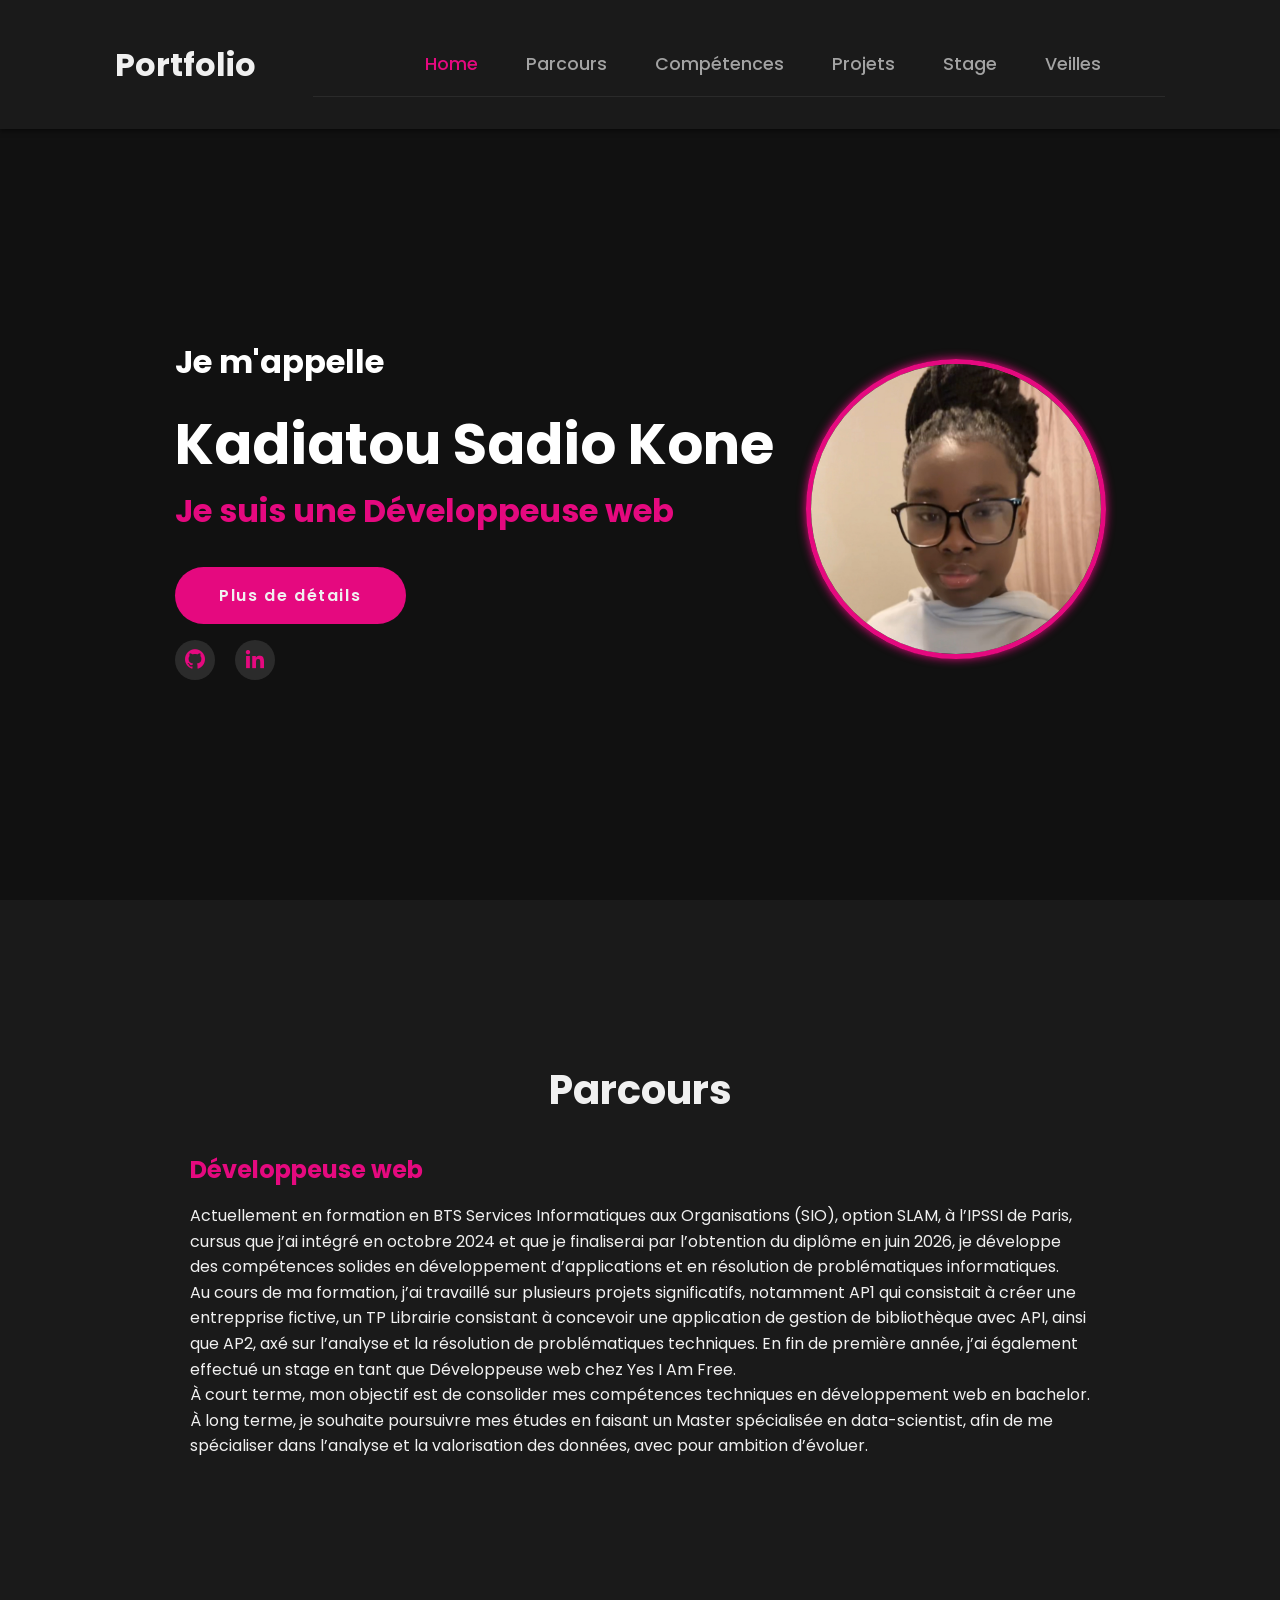
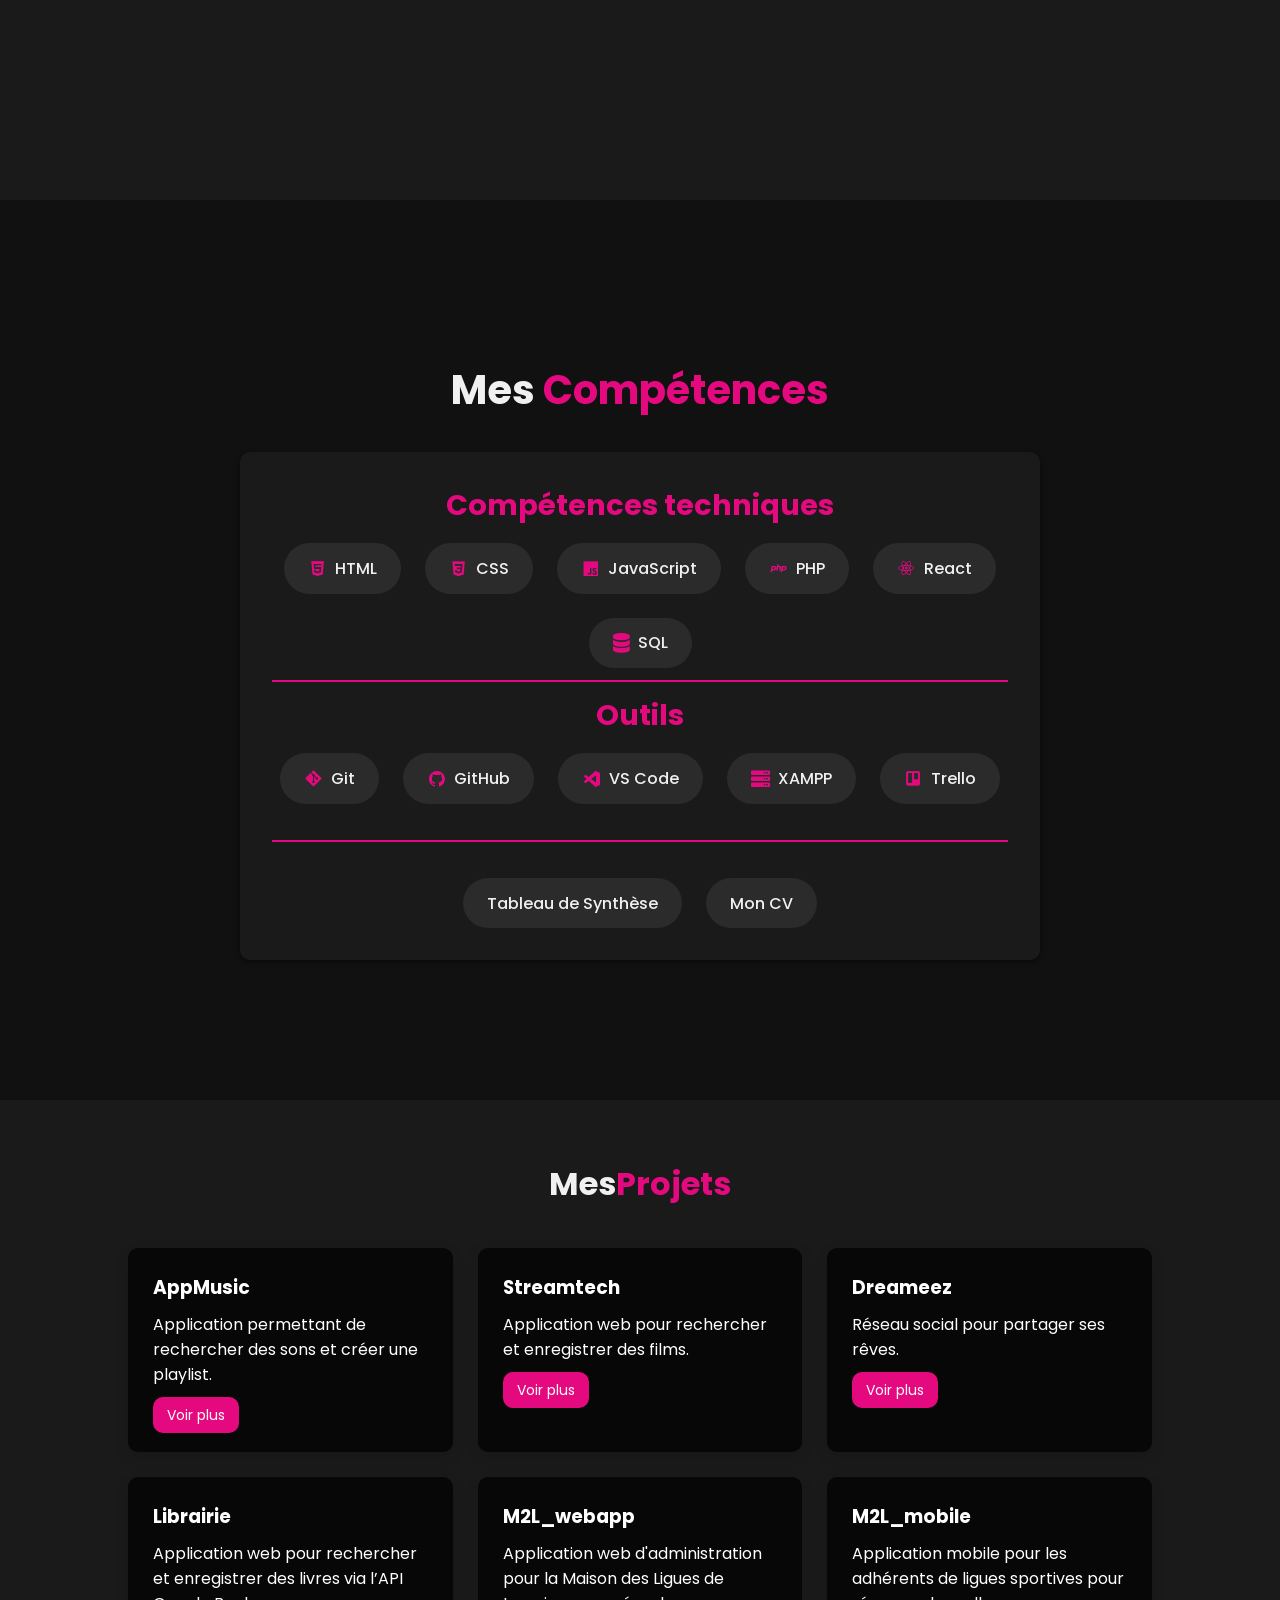
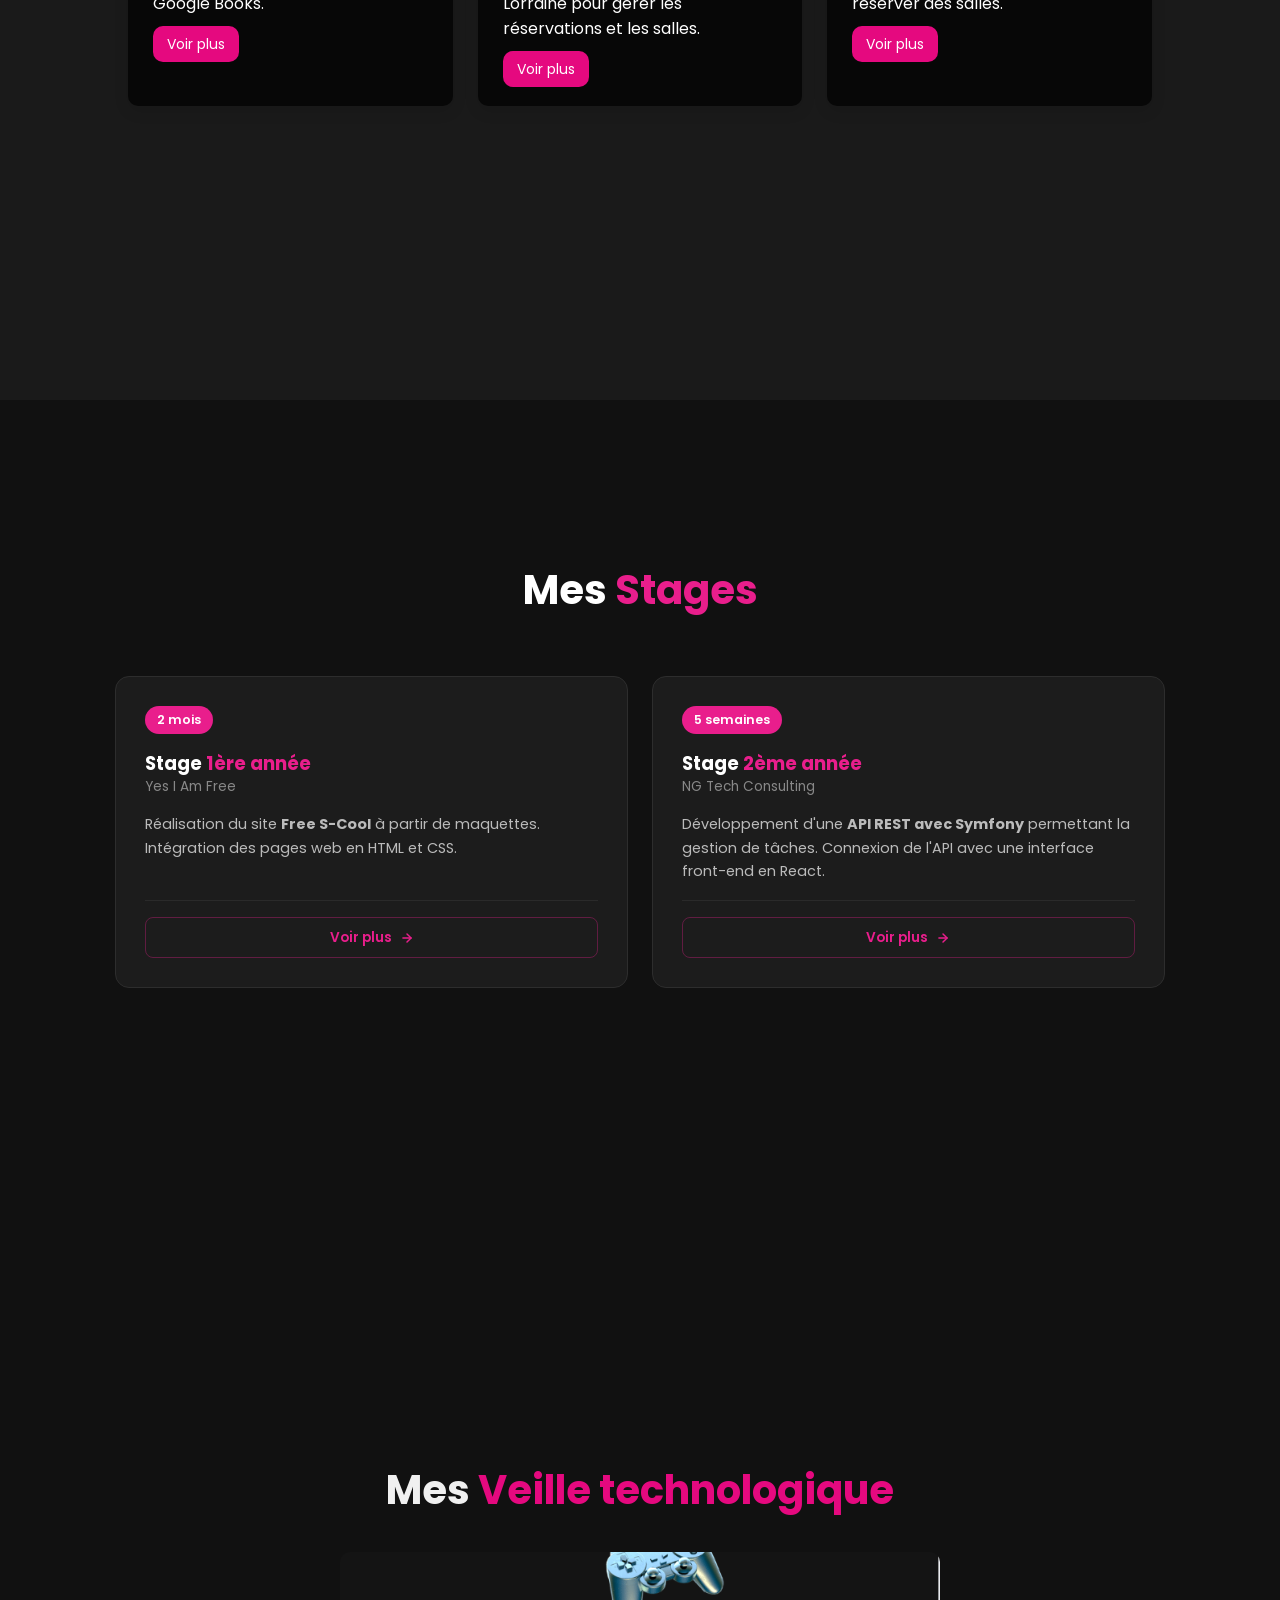
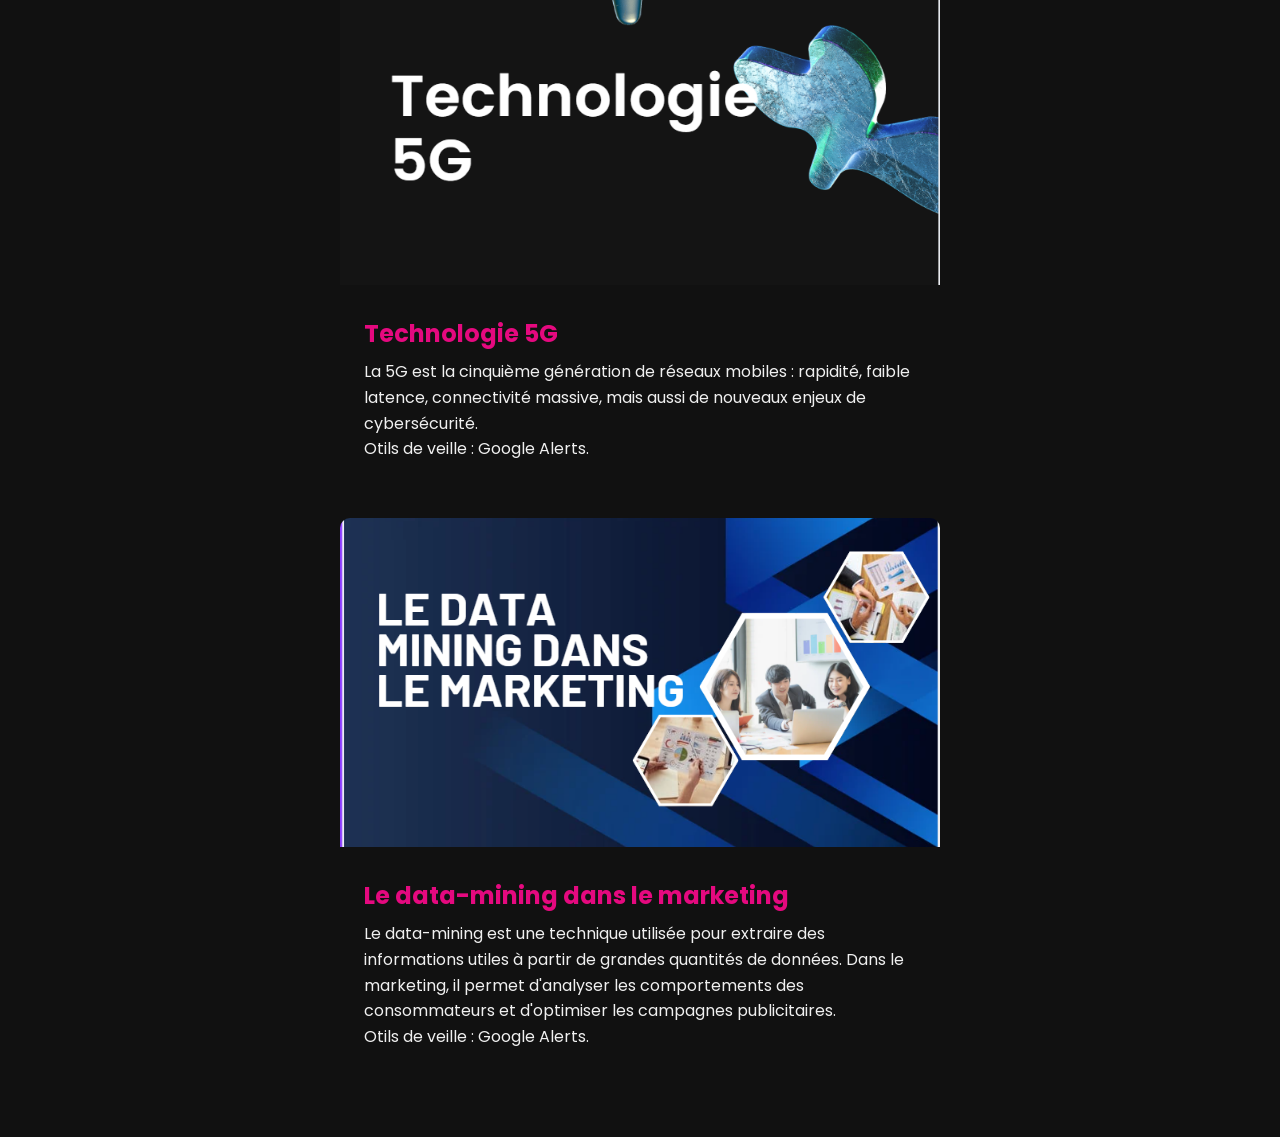
==== commit cfb984ad: "modif-project" ====
--- a/index.html
+++ b/index.html
@@ -71,7 +71,7 @@
                 <li><i class='bx bxl-react' ></i>React</li>
                 <li><i class="fas fa-database skill-icon"></i>SQL</li>
             </ul>
-
+<hr class="separator-rose">
             <h2 class="heading1">Outils</h2>
             <ul class="skills-list">
                 <li><i class='bx bxl-git' ></i>Git</li>
